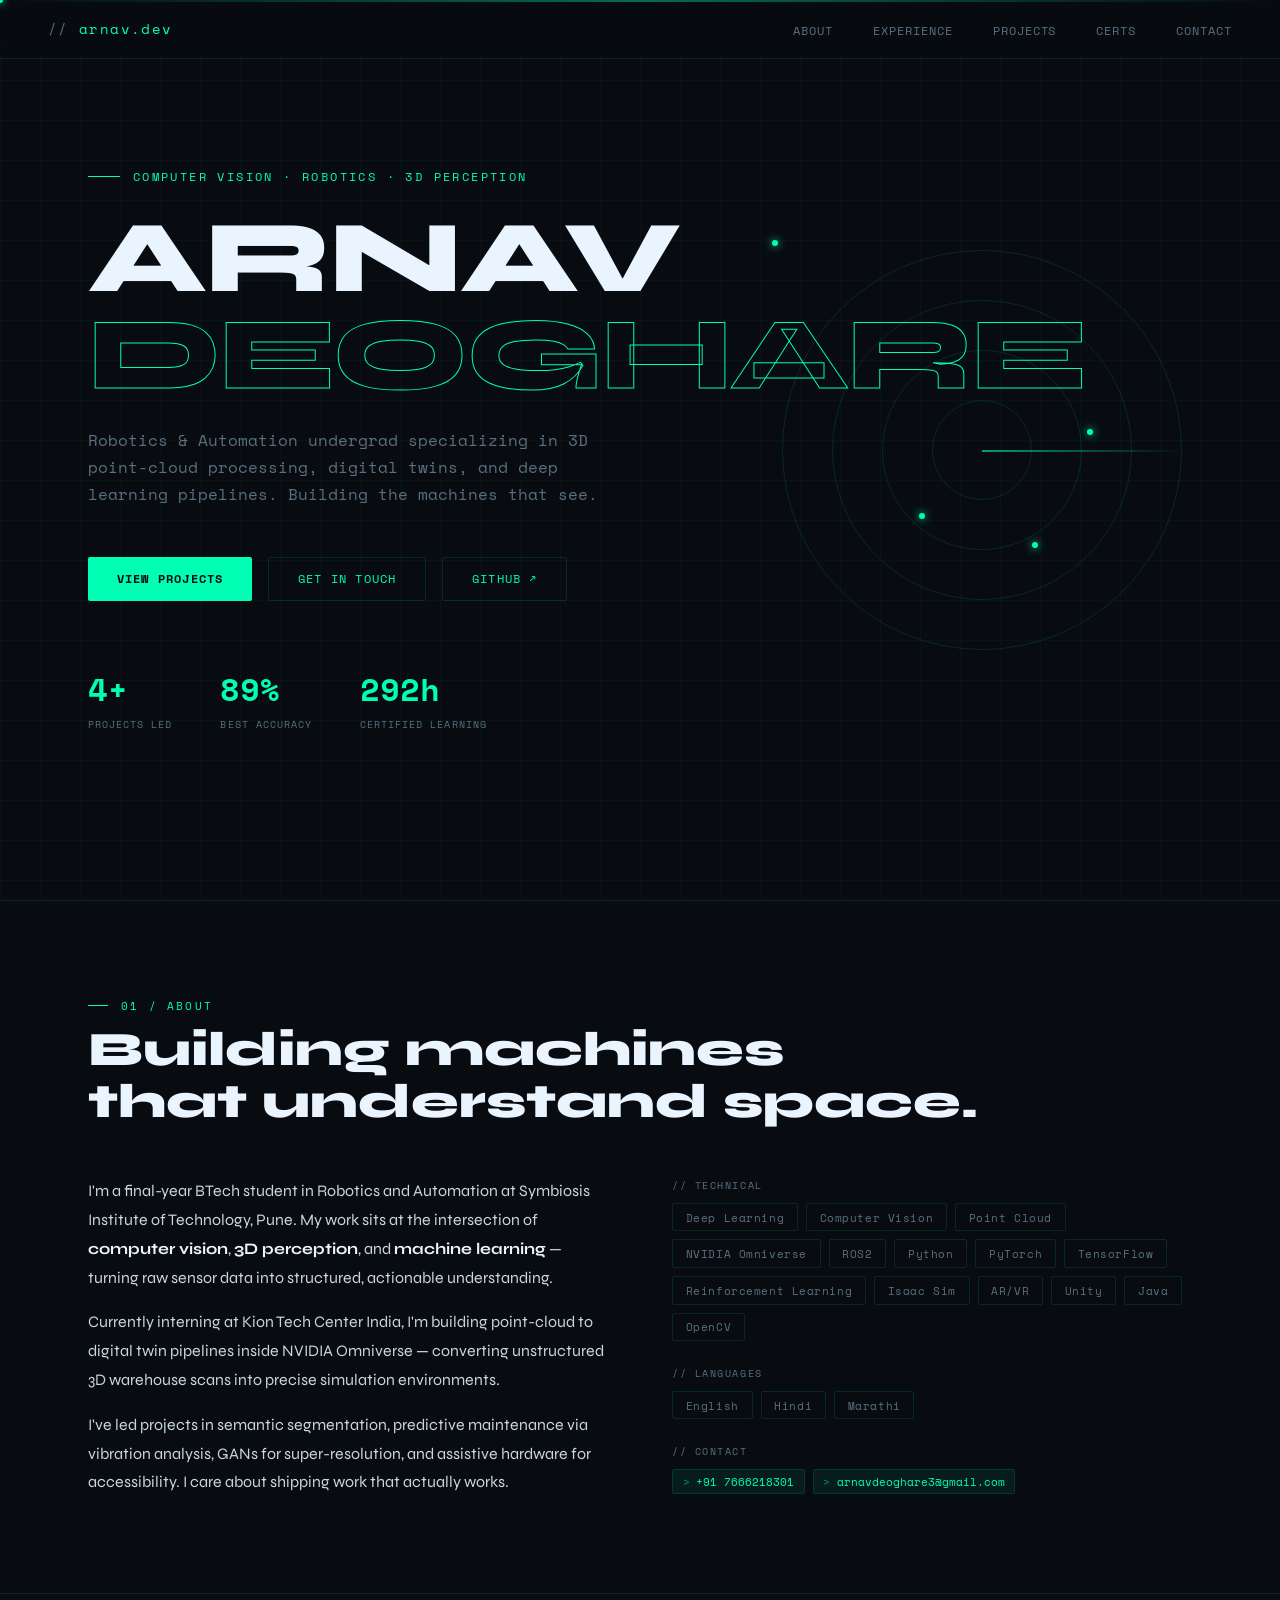
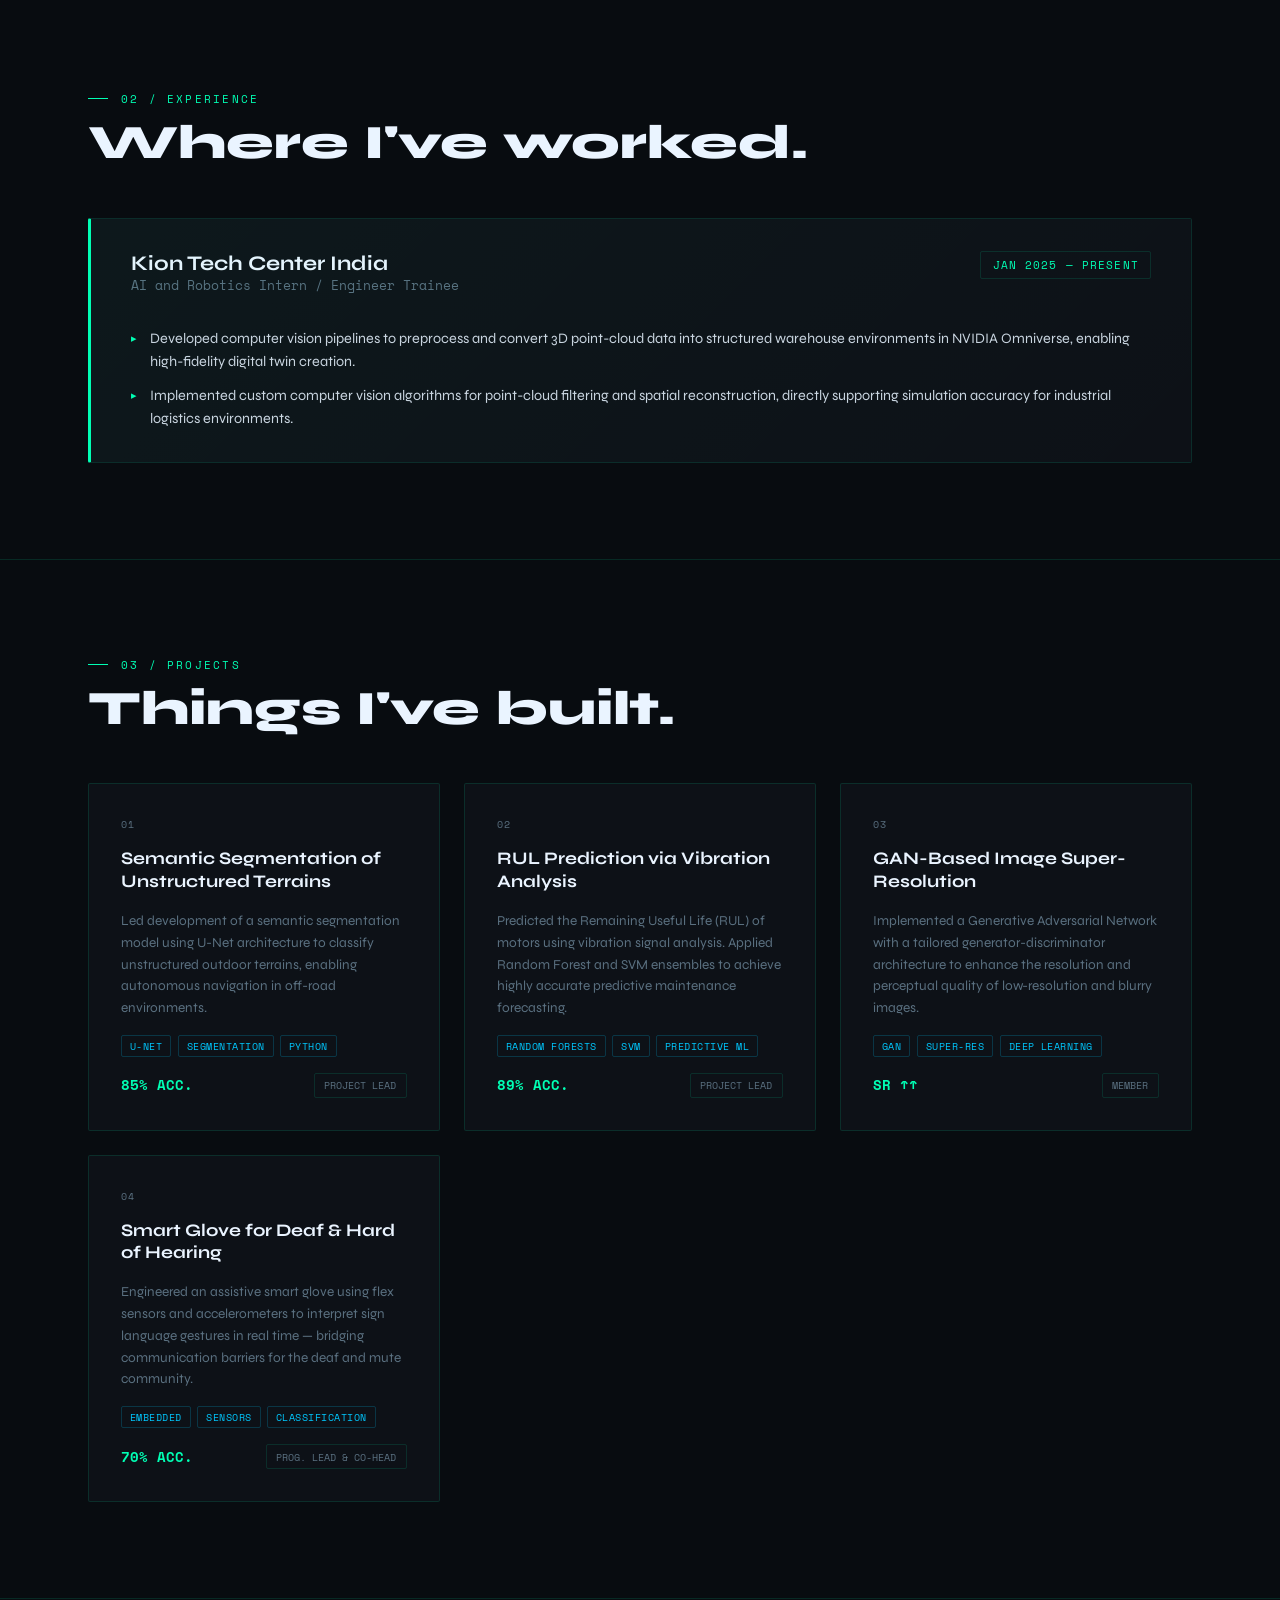
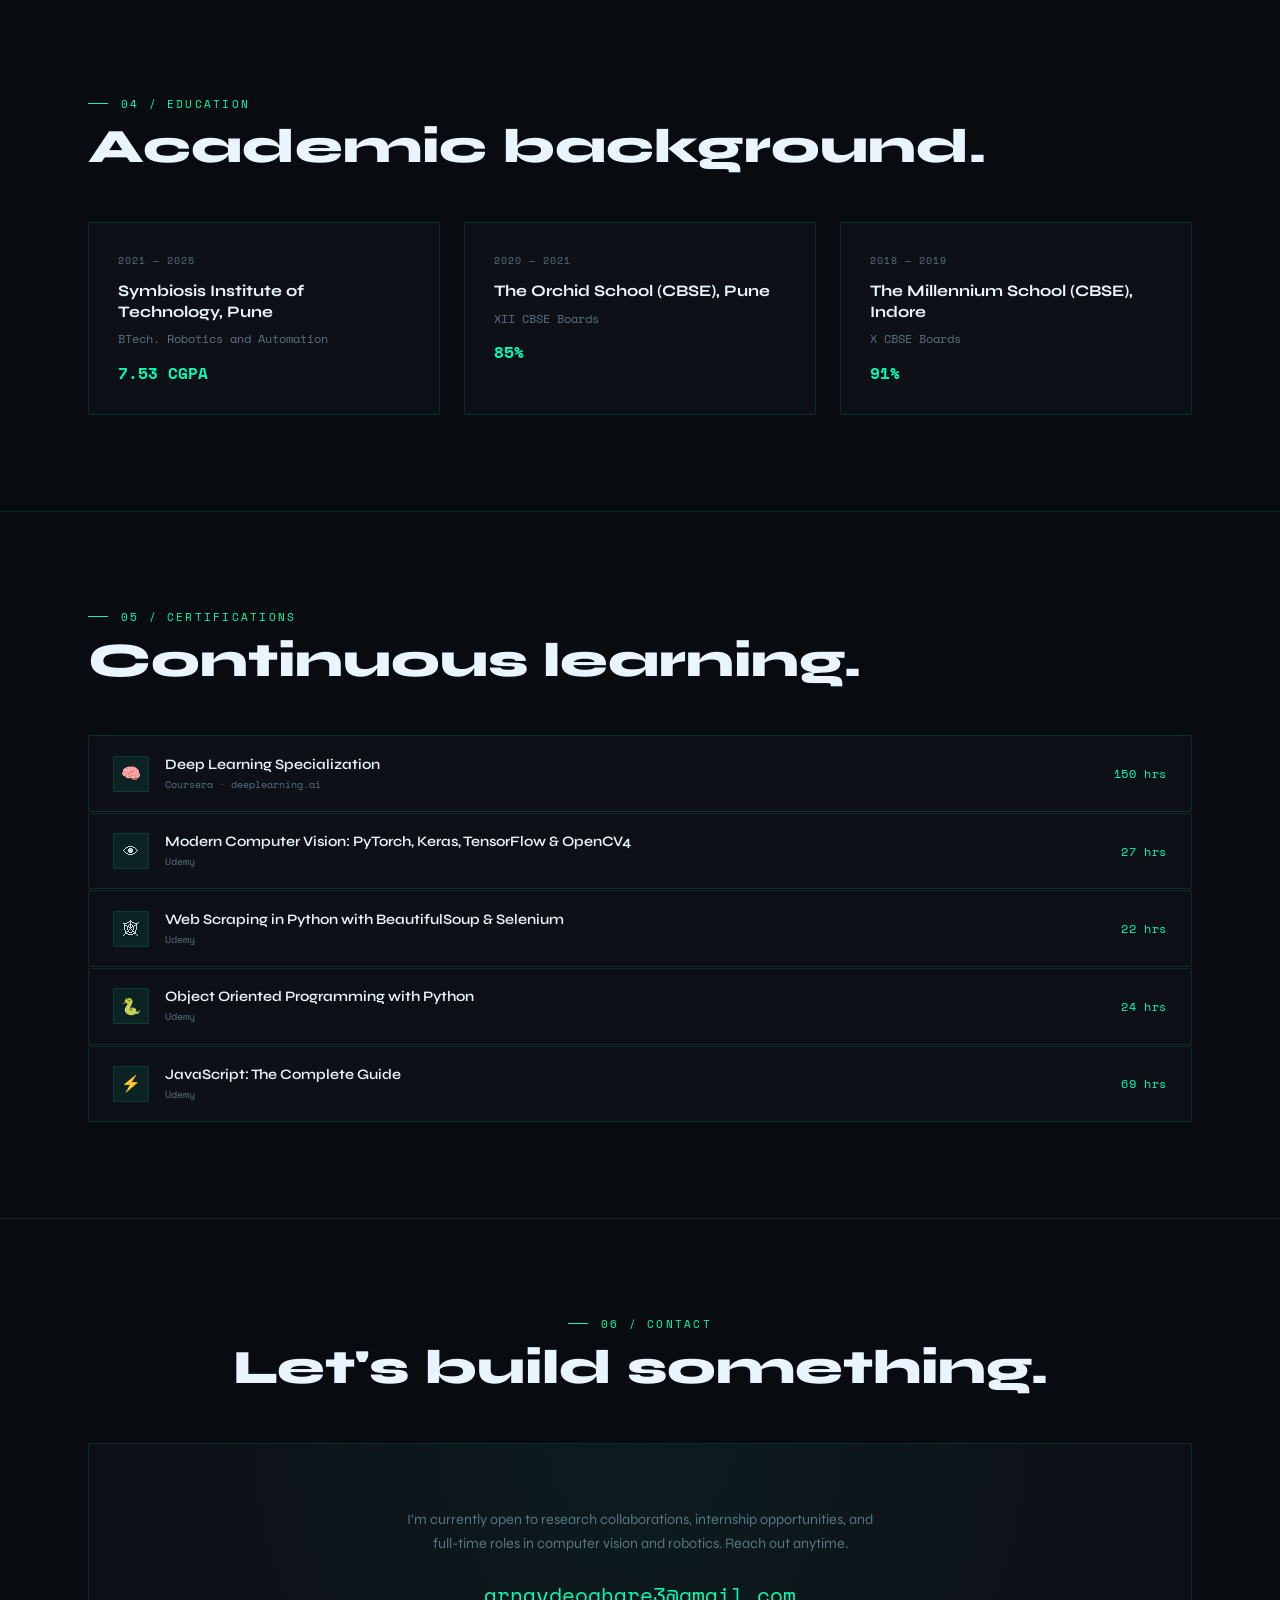
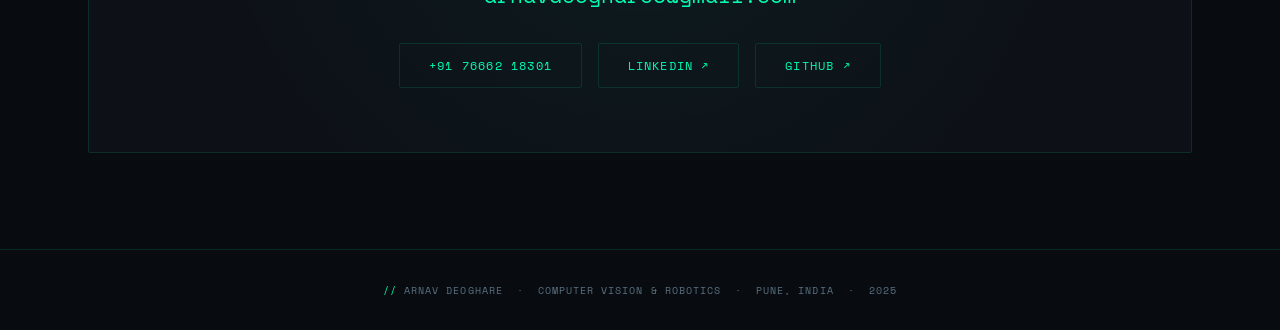
==== index.html @ b71477fa "Add files via upload" ====
<!DOCTYPE html>
<html lang="en">
<head>
  <meta charset="UTF-8" />
  <meta name="viewport" content="width=device-width, initial-scale=1.0" />
  <title>Arnav Deoghare — Computer Vision & Robotics</title>
  <link rel="preconnect" href="https://fonts.googleapis.com" />
  <link rel="preconnect" href="https://fonts.gstatic.com" crossorigin />
  <link href="https://fonts.googleapis.com/css2?family=Space+Mono:ital,wght@0,400;0,700;1,400&family=Syne:wght@400;600;700;800&display=swap" rel="stylesheet" />
  <style>
    :root {
      --bg: #080c10;
      --bg2: #0d1117;
      --bg3: #111820;
      --border: rgba(0,255,180,0.12);
      --accent: #00ffb4;
      --accent2: #00c8ff;
      --text: #c9d5e0;
      --text-dim: #5a7080;
      --text-bright: #eaf4ff;
      --red: #ff4d6d;
      --mono: 'Space Mono', monospace;
      --sans: 'Syne', sans-serif;
      --glow: 0 0 24px rgba(0,255,180,0.18);
    }

    *, *::before, *::after { box-sizing: border-box; margin: 0; padding: 0; }

    html { scroll-behavior: smooth; }

    body {
      background: var(--bg);
      color: var(--text);
      font-family: var(--sans);
      overflow-x: hidden;
    }

    /* GRID BACKGROUND */
    body::before {
      content: '';
      position: fixed;
      inset: 0;
      background-image:
        linear-gradient(rgba(0,255,180,0.03) 1px, transparent 1px),
        linear-gradient(90deg, rgba(0,255,180,0.03) 1px, transparent 1px);
      background-size: 40px 40px;
      pointer-events: none;
      z-index: 0;
    }

    /* SCAN LINE */
    body::after {
      content: '';
      position: fixed;
      top: 0; left: 0; right: 0;
      height: 2px;
      background: linear-gradient(90deg, transparent, var(--accent), transparent);
      animation: scanline 6s linear infinite;
      opacity: 0.4;
      pointer-events: none;
      z-index: 999;
    }

    @keyframes scanline {
      0% { top: 0; }
      100% { top: 100vh; }
    }

    /* NAV */
    nav {
      position: fixed;
      top: 0; left: 0; right: 0;
      z-index: 100;
      display: flex;
      align-items: center;
      justify-content: space-between;
      padding: 1.2rem 3rem;
      background: rgba(8,12,16,0.85);
      backdrop-filter: blur(12px);
      border-bottom: 1px solid var(--border);
    }

    .nav-logo {
      font-family: var(--mono);
      font-size: 0.85rem;
      color: var(--accent);
      letter-spacing: 0.1em;
    }

    .nav-logo span { color: var(--text-dim); }

    .nav-links {
      display: flex;
      gap: 2.5rem;
      list-style: none;
    }

    .nav-links a {
      font-family: var(--mono);
      font-size: 0.75rem;
      color: var(--text-dim);
      text-decoration: none;
      letter-spacing: 0.08em;
      transition: color 0.2s;
    }

    .nav-links a:hover { color: var(--accent); }

    /* HERO */
    #hero {
      position: relative;
      min-height: 100vh;
      display: flex;
      flex-direction: column;
      justify-content: center;
      padding: 0 3rem;
      max-width: 1200px;
      margin: 0 auto;
      z-index: 1;
    }

    .hero-tag {
      font-family: var(--mono);
      font-size: 0.75rem;
      color: var(--accent);
      letter-spacing: 0.2em;
      margin-bottom: 1.5rem;
      display: flex;
      align-items: center;
      gap: 0.8rem;
      opacity: 0;
      animation: fadeUp 0.8s ease 0.2s forwards;
    }

    .hero-tag::before {
      content: '';
      width: 32px; height: 1px;
      background: var(--accent);
    }

    .hero-name {
      font-family: var(--sans);
      font-size: clamp(3.5rem, 8vw, 7rem);
      font-weight: 800;
      line-height: 0.95;
      color: var(--text-bright);
      letter-spacing: -0.02em;
      opacity: 0;
      animation: fadeUp 0.8s ease 0.4s forwards;
    }

    .hero-name em {
      font-style: normal;
      color: transparent;
      -webkit-text-stroke: 1px var(--accent);
    }

    .hero-sub {
      font-family: var(--mono);
      font-size: clamp(0.8rem, 1.5vw, 1rem);
      color: var(--text-dim);
      margin-top: 1.5rem;
      max-width: 520px;
      line-height: 1.7;
      opacity: 0;
      animation: fadeUp 0.8s ease 0.6s forwards;
    }

    .hero-cta {
      display: flex;
      gap: 1rem;
      margin-top: 3rem;
      opacity: 0;
      animation: fadeUp 0.8s ease 0.8s forwards;
      flex-wrap: wrap;
    }

    .btn {
      font-family: var(--mono);
      font-size: 0.75rem;
      letter-spacing: 0.1em;
      padding: 0.8rem 1.8rem;
      text-decoration: none;
      border-radius: 2px;
      transition: all 0.2s;
      cursor: pointer;
      display: inline-flex;
      align-items: center;
      gap: 0.5rem;
    }

    .btn-primary {
      background: var(--accent);
      color: var(--bg);
      font-weight: 700;
    }

    .btn-primary:hover {
      box-shadow: var(--glow);
      transform: translateY(-2px);
    }

    .btn-ghost {
      background: transparent;
      color: var(--accent);
      border: 1px solid var(--border);
    }

    .btn-ghost:hover {
      border-color: var(--accent);
      background: rgba(0,255,180,0.06);
    }

    .hero-stats {
      display: flex;
      gap: 3rem;
      margin-top: 4rem;
      opacity: 0;
      animation: fadeUp 0.8s ease 1s forwards;
    }

    .stat-item {}

    .stat-num {
      font-family: var(--mono);
      font-size: 2rem;
      font-weight: 700;
      color: var(--accent);
    }

    .stat-label {
      font-family: var(--mono);
      font-size: 0.65rem;
      color: var(--text-dim);
      letter-spacing: 0.1em;
      margin-top: 0.2rem;
    }

    /* FLOATING VISUAL */
    .hero-visual {
      position: absolute;
      right: 3rem;
      top: 50%;
      transform: translateY(-50%);
      width: 420px;
      height: 420px;
      opacity: 0;
      animation: fadeIn 1s ease 1.2s forwards;
    }

    .radar-ring {
      position: absolute;
      border-radius: 50%;
      border: 1px solid var(--border);
      top: 50%; left: 50%;
      transform: translate(-50%, -50%);
      animation: pulse-ring 4s ease-in-out infinite;
    }

    .radar-ring:nth-child(1) { width: 100px; height: 100px; animation-delay: 0s; }
    .radar-ring:nth-child(2) { width: 200px; height: 200px; animation-delay: 0.5s; }
    .radar-ring:nth-child(3) { width: 300px; height: 300px; animation-delay: 1s; }
    .radar-ring:nth-child(4) { width: 400px; height: 400px; animation-delay: 1.5s; }

    @keyframes pulse-ring {
      0%, 100% { border-color: rgba(0,255,180,0.08); }
      50% { border-color: rgba(0,255,180,0.25); }
    }

    .radar-sweep {
      position: absolute;
      top: 50%; left: 50%;
      width: 200px; height: 2px;
      transform-origin: left center;
      animation: sweep 3s linear infinite;
    }

    .radar-sweep::after {
      content: '';
      display: block;
      width: 100%; height: 100%;
      background: linear-gradient(90deg, var(--accent), transparent);
      opacity: 0.6;
    }

    @keyframes sweep { 0% { transform: rotate(0deg); } 100% { transform: rotate(360deg); } }

    .radar-dot {
      position: absolute;
      width: 6px; height: 6px;
      border-radius: 50%;
      background: var(--accent);
      box-shadow: 0 0 8px var(--accent);
      animation: blink 2s ease-in-out infinite;
    }

    .radar-dot:nth-child(5) { top: 30%; left: 60%; animation-delay: 0.3s; }
    .radar-dot:nth-child(6) { top: 65%; left: 35%; animation-delay: 1s; }
    .radar-dot:nth-child(7) { top: 45%; left: 75%; animation-delay: 1.7s; }
    .radar-dot:nth-child(8) { top: 72%; left: 62%; animation-delay: 0.8s; }

    @keyframes blink { 0%, 100% { opacity: 1; } 50% { opacity: 0.2; } }

    /* SECTION LAYOUT */
    section {
      position: relative;
      z-index: 1;
      max-width: 1200px;
      margin: 0 auto;
      padding: 6rem 3rem;
    }

    .section-label {
      font-family: var(--mono);
      font-size: 0.7rem;
      color: var(--accent);
      letter-spacing: 0.2em;
      margin-bottom: 0.6rem;
      display: flex;
      align-items: center;
      gap: 0.8rem;
    }

    .section-label::before {
      content: '';
      width: 20px; height: 1px;
      background: var(--accent);
    }

    .section-title {
      font-family: var(--sans);
      font-size: clamp(2rem, 4vw, 3rem);
      font-weight: 800;
      color: var(--text-bright);
      line-height: 1.1;
      margin-bottom: 3rem;
    }

    /* ABOUT */
    .about-grid {
      display: grid;
      grid-template-columns: 1fr 1fr;
      gap: 4rem;
      align-items: start;
    }

    .about-text {
      font-size: 1rem;
      line-height: 1.8;
      color: var(--text);
    }

    .about-text p + p { margin-top: 1rem; }

    .skills-grid {
      display: flex;
      flex-direction: column;
      gap: 1.5rem;
    }

    .skill-category-label {
      font-family: var(--mono);
      font-size: 0.65rem;
      color: var(--text-dim);
      letter-spacing: 0.15em;
      margin-bottom: 0.6rem;
    }

    .skill-tags {
      display: flex;
      flex-wrap: wrap;
      gap: 0.5rem;
    }

    .skill-tag {
      font-family: var(--mono);
      font-size: 0.7rem;
      padding: 0.3rem 0.8rem;
      border: 1px solid var(--border);
      border-radius: 2px;
      color: var(--text-dim);
      letter-spacing: 0.05em;
      transition: all 0.2s;
    }

    .skill-tag:hover {
      border-color: var(--accent);
      color: var(--accent);
      background: rgba(0,255,180,0.04);
    }

    /* EXPERIENCE */
    .exp-card {
      border: 1px solid var(--border);
      border-left: 3px solid var(--accent);
      padding: 2rem 2.5rem;
      background: var(--bg2);
      border-radius: 2px;
      position: relative;
      overflow: hidden;
    }

    .exp-card::before {
      content: '';
      position: absolute;
      top: 0; left: 0; right: 0; bottom: 0;
      background: linear-gradient(135deg, rgba(0,255,180,0.03), transparent);
      pointer-events: none;
    }

    .exp-header {
      display: flex;
      justify-content: space-between;
      align-items: flex-start;
      margin-bottom: 0.5rem;
      flex-wrap: wrap;
      gap: 0.5rem;
    }

    .exp-company {
      font-family: var(--sans);
      font-size: 1.3rem;
      font-weight: 700;
      color: var(--text-bright);
    }

    .exp-date {
      font-family: var(--mono);
      font-size: 0.7rem;
      color: var(--accent);
      letter-spacing: 0.1em;
      border: 1px solid var(--border);
      padding: 0.3rem 0.7rem;
      border-radius: 2px;
    }

    .exp-role {
      font-family: var(--mono);
      font-size: 0.8rem;
      color: var(--text-dim);
      margin-bottom: 1.5rem;
    }

    .exp-bullets {
      list-style: none;
      display: flex;
      flex-direction: column;
      gap: 0.7rem;
    }

    .exp-bullets li {
      font-size: 0.9rem;
      color: var(--text);
      padding-left: 1.2rem;
      position: relative;
      line-height: 1.6;
    }

    .exp-bullets li::before {
      content: '▸';
      position: absolute;
      left: 0;
      color: var(--accent);
      font-size: 0.7rem;
      top: 0.2rem;
    }

    /* PROJECTS */
    .projects-grid {
      display: grid;
      grid-template-columns: repeat(auto-fill, minmax(340px, 1fr));
      gap: 1.5rem;
    }

    .project-card {
      background: var(--bg2);
      border: 1px solid var(--border);
      border-radius: 2px;
      padding: 2rem;
      position: relative;
      overflow: hidden;
      transition: border-color 0.3s, transform 0.3s;
      display: flex;
      flex-direction: column;
      gap: 1rem;
    }

    .project-card::before {
      content: '';
      position: absolute;
      top: 0; left: 0; right: 0;
      height: 2px;
      background: linear-gradient(90deg, var(--accent), var(--accent2));
      transform: scaleX(0);
      transform-origin: left;
      transition: transform 0.3s;
    }

    .project-card:hover {
      border-color: rgba(0,255,180,0.3);
      transform: translateY(-4px);
    }

    .project-card:hover::before { transform: scaleX(1); }

    .project-num {
      font-family: var(--mono);
      font-size: 0.65rem;
      color: var(--text-dim);
      letter-spacing: 0.1em;
    }

    .project-title {
      font-family: var(--sans);
      font-size: 1.1rem;
      font-weight: 700;
      color: var(--text-bright);
      line-height: 1.3;
    }

    .project-desc {
      font-size: 0.85rem;
      color: var(--text-dim);
      line-height: 1.6;
      flex: 1;
    }

    .project-meta {
      display: flex;
      justify-content: space-between;
      align-items: center;
      margin-top: auto;
      flex-wrap: wrap;
      gap: 0.5rem;
    }

    .project-accuracy {
      font-family: var(--mono);
      font-size: 0.85rem;
      color: var(--accent);
      font-weight: 700;
    }

    .project-role {
      font-family: var(--mono);
      font-size: 0.65rem;
      color: var(--text-dim);
      border: 1px solid var(--border);
      padding: 0.2rem 0.6rem;
      border-radius: 2px;
    }

    .project-tags {
      display: flex;
      flex-wrap: wrap;
      gap: 0.4rem;
    }

    .project-tag {
      font-family: var(--mono);
      font-size: 0.6rem;
      color: var(--accent2);
      border: 1px solid rgba(0,200,255,0.2);
      padding: 0.2rem 0.5rem;
      border-radius: 2px;
      letter-spacing: 0.05em;
    }

    /* CERTIFICATIONS */
    .cert-list {
      display: flex;
      flex-direction: column;
      gap: 1px;
    }

    .cert-item {
      display: flex;
      align-items: center;
      justify-content: space-between;
      padding: 1.2rem 1.5rem;
      background: var(--bg2);
      border: 1px solid var(--border);
      border-radius: 2px;
      transition: border-color 0.2s;
      gap: 1rem;
      flex-wrap: wrap;
    }

    .cert-item:hover { border-color: rgba(0,255,180,0.25); }

    .cert-left {
      display: flex;
      align-items: center;
      gap: 1rem;
    }

    .cert-icon {
      width: 36px; height: 36px;
      border-radius: 2px;
      background: rgba(0,255,180,0.08);
      border: 1px solid var(--border);
      display: flex;
      align-items: center;
      justify-content: center;
      font-size: 1rem;
      flex-shrink: 0;
    }

    .cert-name {
      font-size: 0.9rem;
      color: var(--text-bright);
      font-weight: 600;
    }

    .cert-platform {
      font-family: var(--mono);
      font-size: 0.65rem;
      color: var(--text-dim);
      margin-top: 0.2rem;
    }

    .cert-hours {
      font-family: var(--mono);
      font-size: 0.75rem;
      color: var(--accent);
      letter-spacing: 0.05em;
      white-space: nowrap;
    }

    /* EDUCATION */
    .edu-grid {
      display: grid;
      grid-template-columns: repeat(3, 1fr);
      gap: 1.5rem;
    }

    .edu-card {
      background: var(--bg2);
      border: 1px solid var(--border);
      padding: 1.8rem;
      border-radius: 2px;
      position: relative;
      overflow: hidden;
    }

    .edu-year {
      font-family: var(--mono);
      font-size: 0.65rem;
      color: var(--text-dim);
      letter-spacing: 0.1em;
      margin-bottom: 0.8rem;
    }

    .edu-school {
      font-family: var(--sans);
      font-size: 1rem;
      font-weight: 700;
      color: var(--text-bright);
      margin-bottom: 0.5rem;
      line-height: 1.3;
    }

    .edu-detail {
      font-family: var(--mono);
      font-size: 0.75rem;
      color: var(--text-dim);
      line-height: 1.5;
    }

    .edu-score {
      display: inline-block;
      margin-top: 0.8rem;
      font-family: var(--mono);
      font-size: 1rem;
      color: var(--accent);
      font-weight: 700;
    }

    /* CONTACT */
    #contact {
      text-align: center;
    }

    .contact-box {
      border: 1px solid var(--border);
      background: var(--bg2);
      padding: 4rem;
      border-radius: 2px;
      position: relative;
      overflow: hidden;
    }

    .contact-box::before {
      content: '';
      position: absolute;
      inset: 0;
      background: radial-gradient(circle at 50% 0%, rgba(0,255,180,0.05), transparent 70%);
      pointer-events: none;
    }

    .contact-email {
      font-family: var(--mono);
      font-size: clamp(1rem, 2vw, 1.3rem);
      color: var(--accent);
      margin: 1.5rem 0 2rem;
      display: block;
      text-decoration: none;
      transition: opacity 0.2s;
    }

    .contact-email:hover { opacity: 0.7; }

    .contact-links {
      display: flex;
      gap: 1rem;
      justify-content: center;
      flex-wrap: wrap;
      margin-top: 1.5rem;
    }

    /* FOOTER */
    footer {
      border-top: 1px solid var(--border);
      padding: 2rem 3rem;
      text-align: center;
      font-family: var(--mono);
      font-size: 0.65rem;
      color: var(--text-dim);
      letter-spacing: 0.1em;
      position: relative;
      z-index: 1;
    }

    /* DIVIDER */
    .divider {
      width: 100%;
      height: 1px;
      background: var(--border);
      margin: 0 auto;
      position: relative;
      z-index: 1;
    }

    /* ANIMATIONS */
    @keyframes fadeUp {
      from { opacity: 0; transform: translateY(24px); }
      to { opacity: 1; transform: translateY(0); }
    }

    @keyframes fadeIn {
      from { opacity: 0; }
      to { opacity: 1; }
    }

    /* SCROLL REVEAL */
    .reveal {
      opacity: 0;
      transform: translateY(30px);
      transition: opacity 0.7s ease, transform 0.7s ease;
    }

    .reveal.visible {
      opacity: 1;
      transform: translateY(0);
    }

    /* CURSOR DOT */
    .cursor-dot {
      position: fixed;
      width: 6px; height: 6px;
      border-radius: 50%;
      background: var(--accent);
      pointer-events: none;
      z-index: 9999;
      transform: translate(-50%, -50%);
      transition: transform 0.1s;
      box-shadow: 0 0 8px var(--accent);
    }

    /* MOBILE */
    @media (max-width: 900px) {
      nav { padding: 1rem 1.5rem; }
      .nav-links { gap: 1.5rem; }
      #hero, section { padding: 4rem 1.5rem; }
      .hero-visual { display: none; }
      .about-grid { grid-template-columns: 1fr; gap: 2rem; }
      .edu-grid { grid-template-columns: 1fr; }
      .projects-grid { grid-template-columns: 1fr; }
      .contact-box { padding: 2.5rem 1.5rem; }
    }

    @media (max-width: 600px) {
      .nav-links { display: none; }
      .hero-stats { gap: 1.5rem; }
    }

    /* TERMINAL TAG HOVER */
    .terminal-tag {
      display: inline-flex;
      align-items: center;
      gap: 0.4rem;
      font-family: var(--mono);
      font-size: 0.7rem;
      background: rgba(0,255,180,0.07);
      border: 1px solid var(--border);
      border-radius: 2px;
      padding: 0.2rem 0.6rem;
      color: var(--accent);
    }

    .terminal-tag::before { content: '> '; opacity: 0.5; }
  </style>
</head>
<body>

<div class="cursor-dot" id="cursorDot"></div>

<!-- NAV -->
<nav>
  <div class="nav-logo"><span>// </span>arnav.dev</div>
  <ul class="nav-links">
    <li><a href="#about">ABOUT</a></li>
    <li><a href="#experience">EXPERIENCE</a></li>
    <li><a href="#projects">PROJECTS</a></li>
    <li><a href="#certifications">CERTS</a></li>
    <li><a href="#contact">CONTACT</a></li>
  </ul>
</nav>

<!-- HERO -->
<section id="hero">
  <div class="hero-tag">COMPUTER VISION · ROBOTICS · 3D PERCEPTION</div>
  <h1 class="hero-name">ARNAV<br /><em>DEOGHARE</em></h1>
  <p class="hero-sub">
    Robotics & Automation undergrad specializing in 3D point-cloud processing, 
    digital twins, and deep learning pipelines. Building the machines that see.
  </p>
  <div class="hero-cta">
    <a href="#projects" class="btn btn-primary">VIEW PROJECTS</a>
    <a href="mailto:arnavdeoghare3@gmail.com" class="btn btn-ghost">GET IN TOUCH</a>
    <a href="https://github.com/your-username" target="_blank" class="btn btn-ghost">GITHUB ↗</a>
  </div>
  <div class="hero-stats">
    <div class="stat-item">
      <div class="stat-num">4+</div>
      <div class="stat-label">PROJECTS LED</div>
    </div>
    <div class="stat-item">
      <div class="stat-num">89%</div>
      <div class="stat-label">BEST ACCURACY</div>
    </div>
    <div class="stat-item">
      <div class="stat-num">292h</div>
      <div class="stat-label">CERTIFIED LEARNING</div>
    </div>
  </div>

  <!-- RADAR VISUAL -->
  <div class="hero-visual">
    <div class="radar-ring"></div>
    <div class="radar-ring"></div>
    <div class="radar-ring"></div>
    <div class="radar-ring"></div>
    <div class="radar-sweep"></div>
    <div class="radar-dot"></div>
    <div class="radar-dot"></div>
    <div class="radar-dot"></div>
    <div class="radar-dot"></div>
  </div>
</section>

<div class="divider"></div>

<!-- ABOUT -->
<section id="about">
  <div class="section-label">01 / ABOUT</div>
  <h2 class="section-title">Building machines<br />that understand space.</h2>
  <div class="about-grid reveal">
    <div class="about-text">
      <p>
        I'm a final-year BTech student in Robotics and Automation at Symbiosis Institute of Technology, Pune.
        My work sits at the intersection of <strong style="color:var(--text-bright)">computer vision</strong>, 
        <strong style="color:var(--text-bright)">3D perception</strong>, and 
        <strong style="color:var(--text-bright)">machine learning</strong> — turning raw sensor data into structured, 
        actionable understanding.
      </p>
      <p>
        Currently interning at Kion Tech Center India, I'm building point-cloud to digital twin pipelines 
        inside NVIDIA Omniverse — converting unstructured 3D warehouse scans into precise simulation environments.
      </p>
      <p>
        I've led projects in semantic segmentation, predictive maintenance via vibration analysis, 
        GANs for super-resolution, and assistive hardware for accessibility. 
        I care about shipping work that actually works.
      </p>
    </div>
    <div class="skills-grid">
      <div>
        <div class="skill-category-label">// TECHNICAL</div>
        <div class="skill-tags">
          <span class="skill-tag">Deep Learning</span>
          <span class="skill-tag">Computer Vision</span>
          <span class="skill-tag">Point Cloud</span>
          <span class="skill-tag">NVIDIA Omniverse</span>
          <span class="skill-tag">ROS2</span>
          <span class="skill-tag">Python</span>
          <span class="skill-tag">PyTorch</span>
          <span class="skill-tag">TensorFlow</span>
          <span class="skill-tag">Reinforcement Learning</span>
          <span class="skill-tag">Isaac Sim</span>
          <span class="skill-tag">AR/VR</span>
          <span class="skill-tag">Unity</span>
          <span class="skill-tag">Java</span>
          <span class="skill-tag">OpenCV</span>
        </div>
      </div>
      <div>
        <div class="skill-category-label">// LANGUAGES</div>
        <div class="skill-tags">
          <span class="skill-tag">English</span>
          <span class="skill-tag">Hindi</span>
          <span class="skill-tag">Marathi</span>
        </div>
      </div>
      <div>
        <div class="skill-category-label">// CONTACT</div>
        <div class="skill-tags">
          <span class="terminal-tag">+91 7666218301</span>
          <span class="terminal-tag">arnavdeoghare3@gmail.com</span>
        </div>
      </div>
    </div>
  </div>
</section>

<div class="divider"></div>

<!-- EXPERIENCE -->
<section id="experience">
  <div class="section-label">02 / EXPERIENCE</div>
  <h2 class="section-title">Where I've worked.</h2>
  <div class="exp-card reveal">
    <div class="exp-header">
      <div>
        <div class="exp-company">Kion Tech Center India</div>
        <div class="exp-role">AI and Robotics Intern / Engineer Trainee</div>
      </div>
      <div class="exp-date">JAN 2025 — PRESENT</div>
    </div>
    <ul class="exp-bullets">
      <li>
        Developed computer vision pipelines to preprocess and convert 3D point-cloud data into structured 
        warehouse environments in NVIDIA Omniverse, enabling high-fidelity digital twin creation.
      </li>
      <li>
        Implemented custom computer vision algorithms for point-cloud filtering and spatial reconstruction, 
        directly supporting simulation accuracy for industrial logistics environments.
      </li>
    </ul>
  </div>
</section>

<div class="divider"></div>

<!-- PROJECTS -->
<section id="projects">
  <div class="section-label">03 / PROJECTS</div>
  <h2 class="section-title">Things I've built.</h2>
  <div class="projects-grid">

    <div class="project-card reveal">
      <div class="project-num">01</div>
      <div class="project-title">Semantic Segmentation of Unstructured Terrains</div>
      <p class="project-desc">
        Led development of a semantic segmentation model using U-Net architecture to classify unstructured outdoor terrains, 
        enabling autonomous navigation in off-road environments.
      </p>
      <div class="project-tags">
        <span class="project-tag">U-NET</span>
        <span class="project-tag">SEGMENTATION</span>
        <span class="project-tag">PYTHON</span>
      </div>
      <div class="project-meta">
        <div class="project-accuracy">85% ACC.</div>
        <div class="project-role">PROJECT LEAD</div>
      </div>
    </div>

    <div class="project-card reveal">
      <div class="project-num">02</div>
      <div class="project-title">RUL Prediction via Vibration Analysis</div>
      <p class="project-desc">
        Predicted the Remaining Useful Life (RUL) of motors using vibration signal analysis. 
        Applied Random Forest and SVM ensembles to achieve highly accurate predictive maintenance forecasting.
      </p>
      <div class="project-tags">
        <span class="project-tag">RANDOM FORESTS</span>
        <span class="project-tag">SVM</span>
        <span class="project-tag">PREDICTIVE ML</span>
      </div>
      <div class="project-meta">
        <div class="project-accuracy">89% ACC.</div>
        <div class="project-role">PROJECT LEAD</div>
      </div>
    </div>

    <div class="project-card reveal">
      <div class="project-num">03</div>
      <div class="project-title">GAN-Based Image Super-Resolution</div>
      <p class="project-desc">
        Implemented a Generative Adversarial Network with a tailored generator-discriminator architecture to enhance the 
        resolution and perceptual quality of low-resolution and blurry images.
      </p>
      <div class="project-tags">
        <span class="project-tag">GAN</span>
        <span class="project-tag">SUPER-RES</span>
        <span class="project-tag">DEEP LEARNING</span>
      </div>
      <div class="project-meta">
        <div class="project-accuracy">SR ↑↑</div>
        <div class="project-role">MEMBER</div>
      </div>
    </div>

    <div class="project-card reveal">
      <div class="project-num">04</div>
      <div class="project-title">Smart Glove for Deaf & Hard of Hearing</div>
      <p class="project-desc">
        Engineered an assistive smart glove using flex sensors and accelerometers to interpret sign language gestures 
        in real time — bridging communication barriers for the deaf and mute community.
      </p>
      <div class="project-tags">
        <span class="project-tag">EMBEDDED</span>
        <span class="project-tag">SENSORS</span>
        <span class="project-tag">CLASSIFICATION</span>
      </div>
      <div class="project-meta">
        <div class="project-accuracy">70% ACC.</div>
        <div class="project-role">PROG. LEAD & CO-HEAD</div>
      </div>
    </div>

  </div>
</section>

<div class="divider"></div>

<!-- EDUCATION -->
<section id="education">
  <div class="section-label">04 / EDUCATION</div>
  <h2 class="section-title">Academic background.</h2>
  <div class="edu-grid reveal">
    <div class="edu-card">
      <div class="edu-year">2021 — 2025</div>
      <div class="edu-school">Symbiosis Institute of Technology, Pune</div>
      <div class="edu-detail">BTech. Robotics and Automation</div>
      <div class="edu-score">7.53 CGPA</div>
    </div>
    <div class="edu-card">
      <div class="edu-year">2020 — 2021</div>
      <div class="edu-school">The Orchid School (CBSE), Pune</div>
      <div class="edu-detail">XII CBSE Boards</div>
      <div class="edu-score">85%</div>
    </div>
    <div class="edu-card">
      <div class="edu-year">2018 — 2019</div>
      <div class="edu-school">The Millennium School (CBSE), Indore</div>
      <div class="edu-detail">X CBSE Boards</div>
      <div class="edu-score">91%</div>
    </div>
  </div>
</section>

<div class="divider"></div>

<!-- CERTIFICATIONS -->
<section id="certifications">
  <div class="section-label">05 / CERTIFICATIONS</div>
  <h2 class="section-title">Continuous learning.</h2>
  <div class="cert-list reveal">
    <div class="cert-item">
      <div class="cert-left">
        <div class="cert-icon">🧠</div>
        <div>
          <div class="cert-name">Deep Learning Specialization</div>
          <div class="cert-platform">Coursera · deeplearning.ai</div>
        </div>
      </div>
      <div class="cert-hours">150 hrs</div>
    </div>
    <div class="cert-item">
      <div class="cert-left">
        <div class="cert-icon">👁</div>
        <div>
          <div class="cert-name">Modern Computer Vision: PyTorch, Keras, TensorFlow & OpenCV4</div>
          <div class="cert-platform">Udemy</div>
        </div>
      </div>
      <div class="cert-hours">27 hrs</div>
    </div>
    <div class="cert-item">
      <div class="cert-left">
        <div class="cert-icon">🕸</div>
        <div>
          <div class="cert-name">Web Scraping in Python with BeautifulSoup & Selenium</div>
          <div class="cert-platform">Udemy</div>
        </div>
      </div>
      <div class="cert-hours">22 hrs</div>
    </div>
    <div class="cert-item">
      <div class="cert-left">
        <div class="cert-icon">🐍</div>
        <div>
          <div class="cert-name">Object Oriented Programming with Python</div>
          <div class="cert-platform">Udemy</div>
        </div>
      </div>
      <div class="cert-hours">24 hrs</div>
    </div>
    <div class="cert-item">
      <div class="cert-left">
        <div class="cert-icon">⚡</div>
        <div>
          <div class="cert-name">JavaScript: The Complete Guide</div>
          <div class="cert-platform">Udemy</div>
        </div>
      </div>
      <div class="cert-hours">69 hrs</div>
    </div>
  </div>
</section>

<div class="divider"></div>

<!-- CONTACT -->
<section id="contact">
  <div class="section-label" style="justify-content:center">06 / CONTACT</div>
  <h2 class="section-title" style="text-align:center">Let's build something.</h2>
  <div class="contact-box reveal">
    <p style="color:var(--text-dim);font-size:0.9rem;max-width:480px;margin:0 auto;line-height:1.7;">
      I'm currently open to research collaborations, internship opportunities, 
      and full-time roles in computer vision and robotics. Reach out anytime.
    </p>
    <a href="mailto:arnavdeoghare3@gmail.com" class="contact-email">
      arnavdeoghare3@gmail.com
    </a>
    <div class="contact-links">
      <a href="tel:+917666218301" class="btn btn-ghost">+91 76662 18301</a>
      <a href="https://linkedin.com/in/arnav-deoghare" target="_blank" class="btn btn-ghost">LINKEDIN ↗</a>
      <a href="https://github.com/your-username" target="_blank" class="btn btn-ghost">GITHUB ↗</a>
    </div>
  </div>
</section>

<footer>
  <span style="color:var(--accent)">//</span> ARNAV DEOGHARE &nbsp;·&nbsp; COMPUTER VISION & ROBOTICS &nbsp;·&nbsp; PUNE, INDIA &nbsp;·&nbsp; 2025
</footer>

<script>
  // Cursor dot
  const dot = document.getElementById('cursorDot');
  document.addEventListener('mousemove', e => {
    dot.style.left = e.clientX + 'px';
    dot.style.top = e.clientY + 'px';
  });

  // Scroll reveal
  const reveals = document.querySelectorAll('.reveal');
  const observer = new IntersectionObserver((entries) => {
    entries.forEach((entry, i) => {
      if (entry.isIntersecting) {
        setTimeout(() => entry.target.classList.add('visible'), i * 80);
        observer.unobserve(entry.target);
      }
    });
  }, { threshold: 0.1 });
  reveals.forEach(el => observer.observe(el));
</script>
</body>
</html>
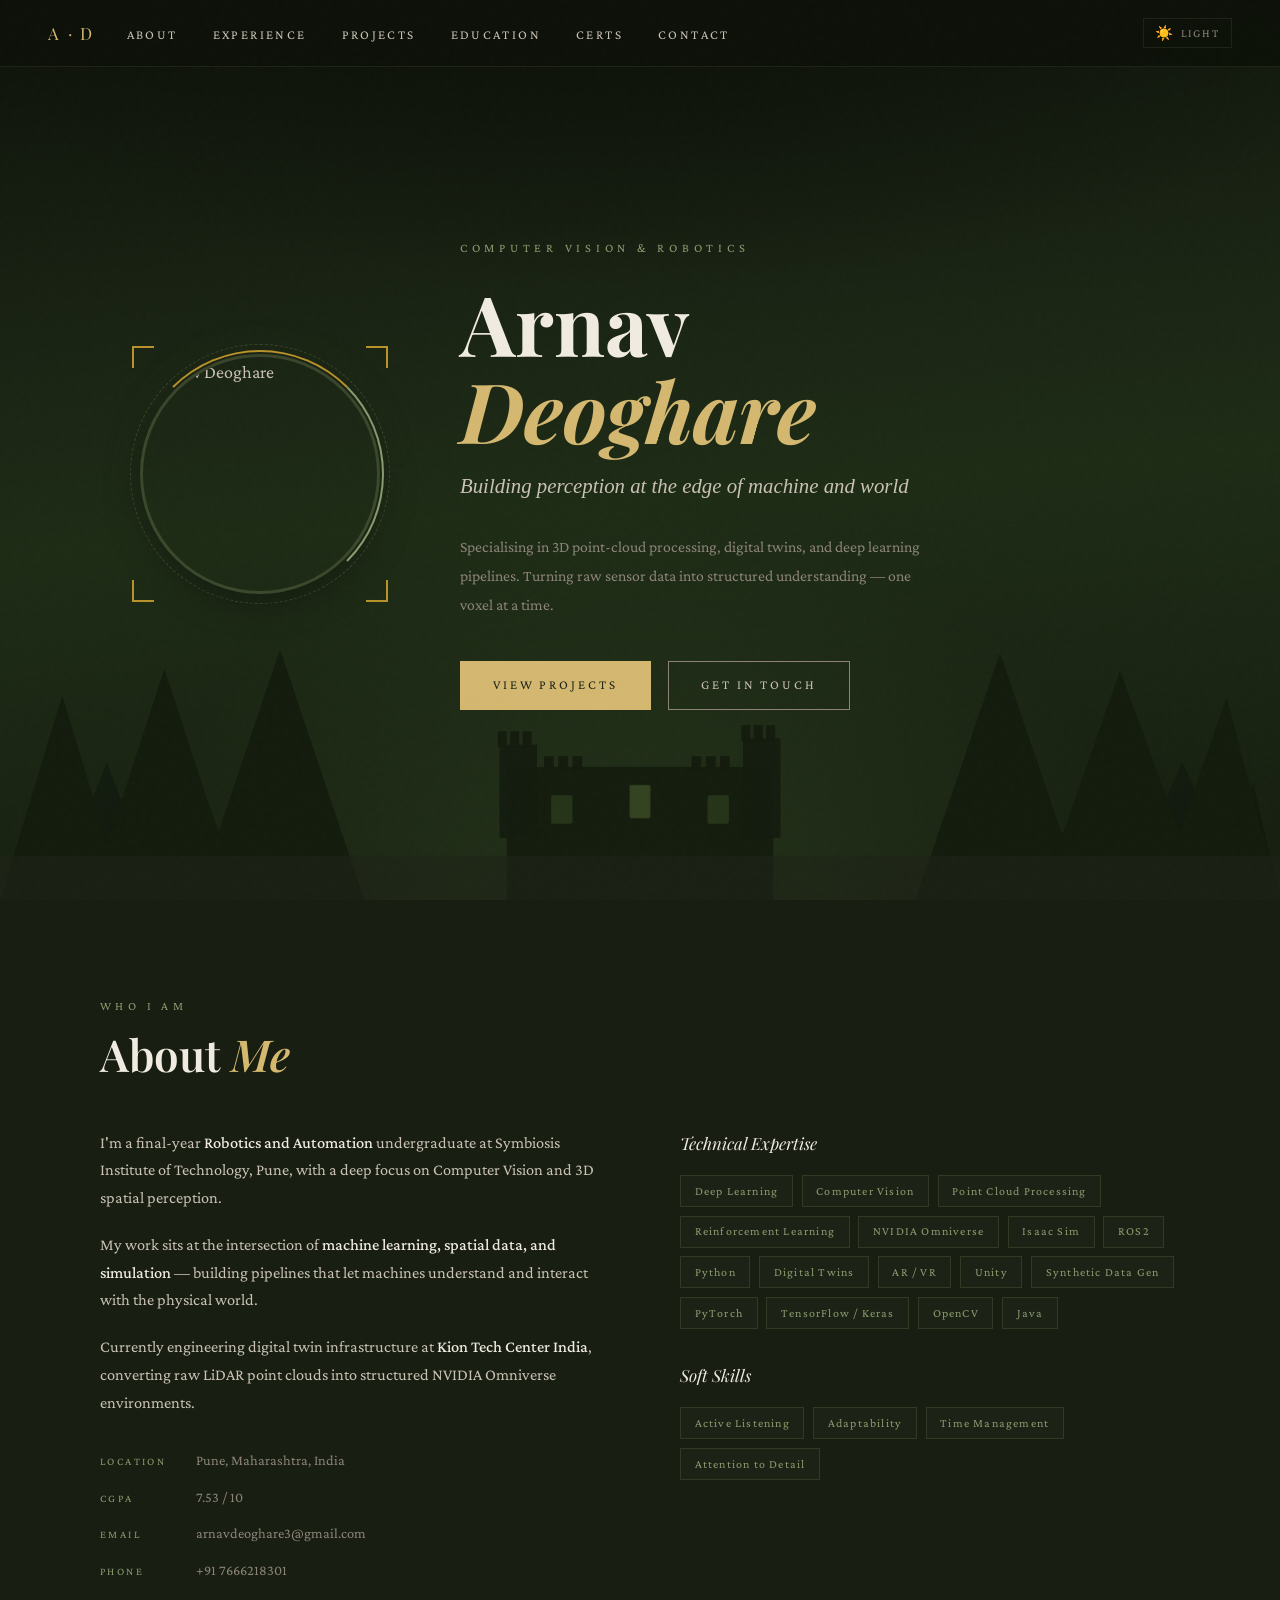
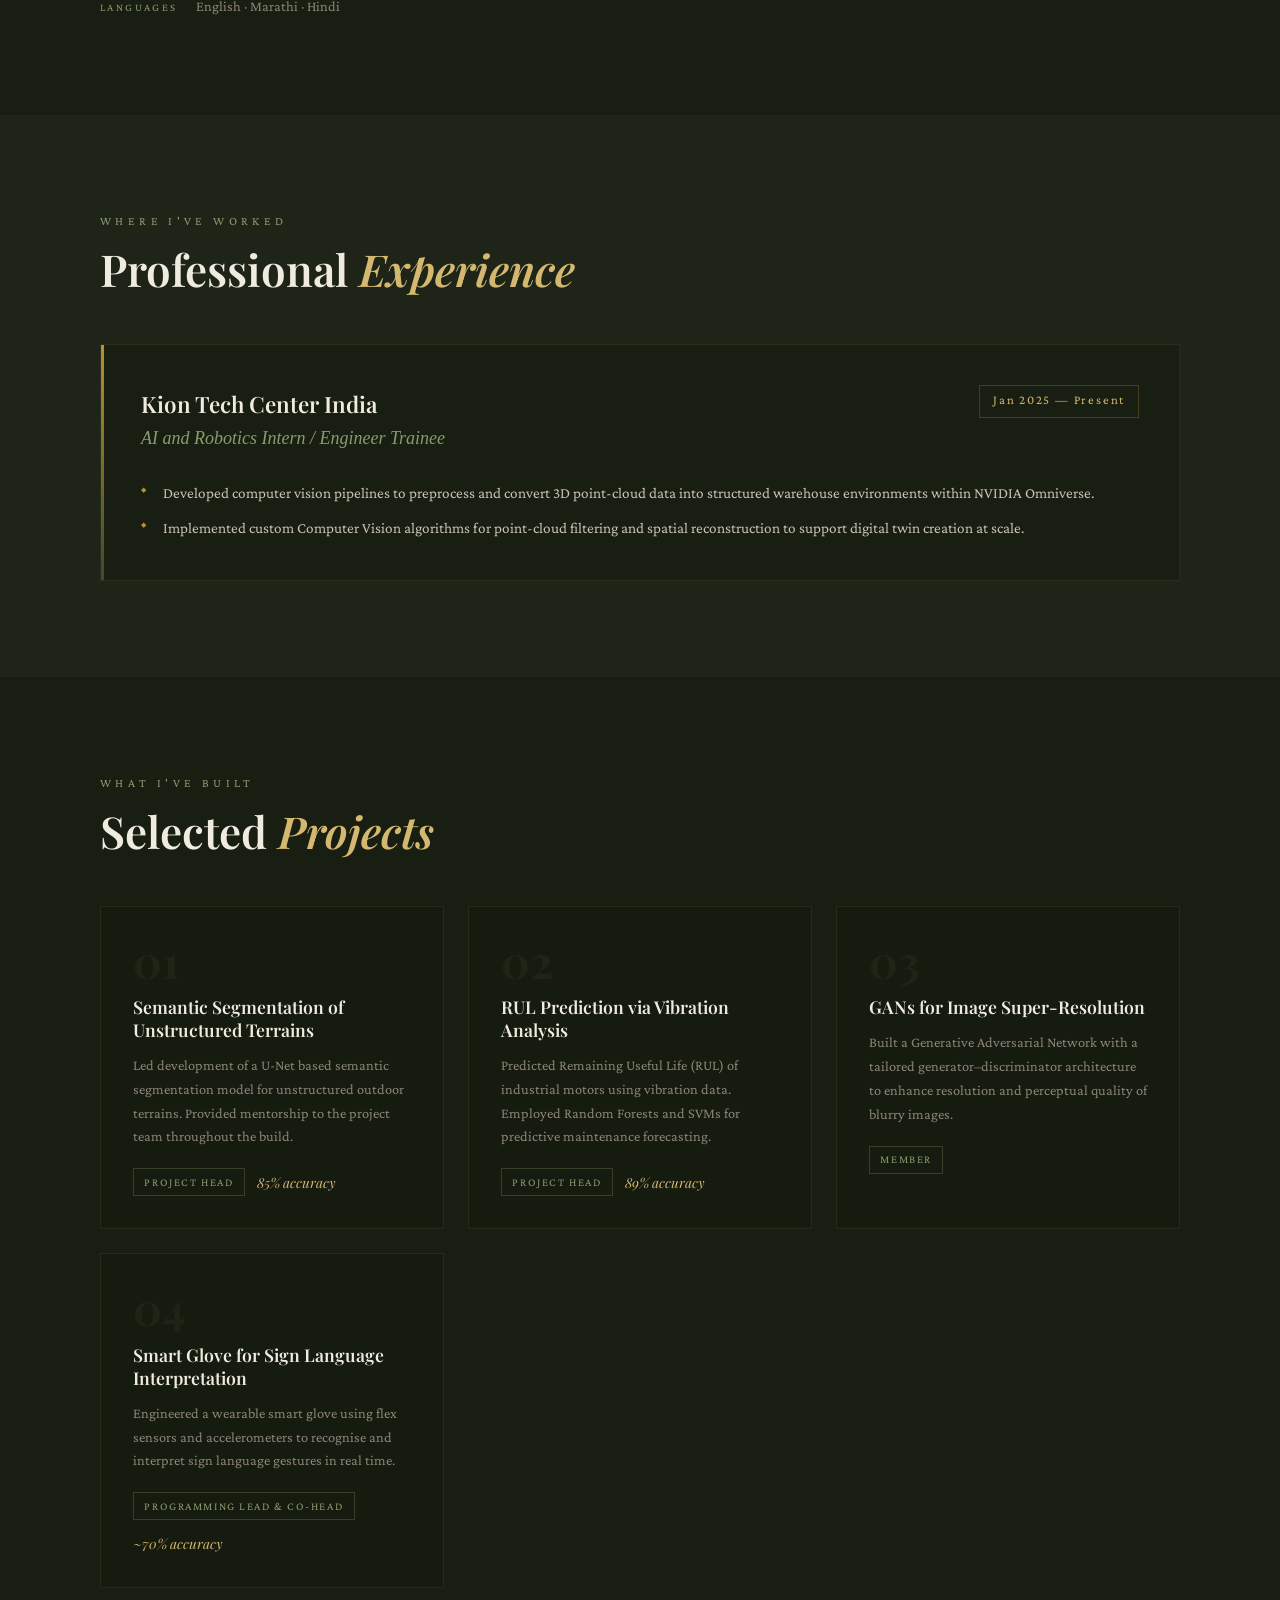
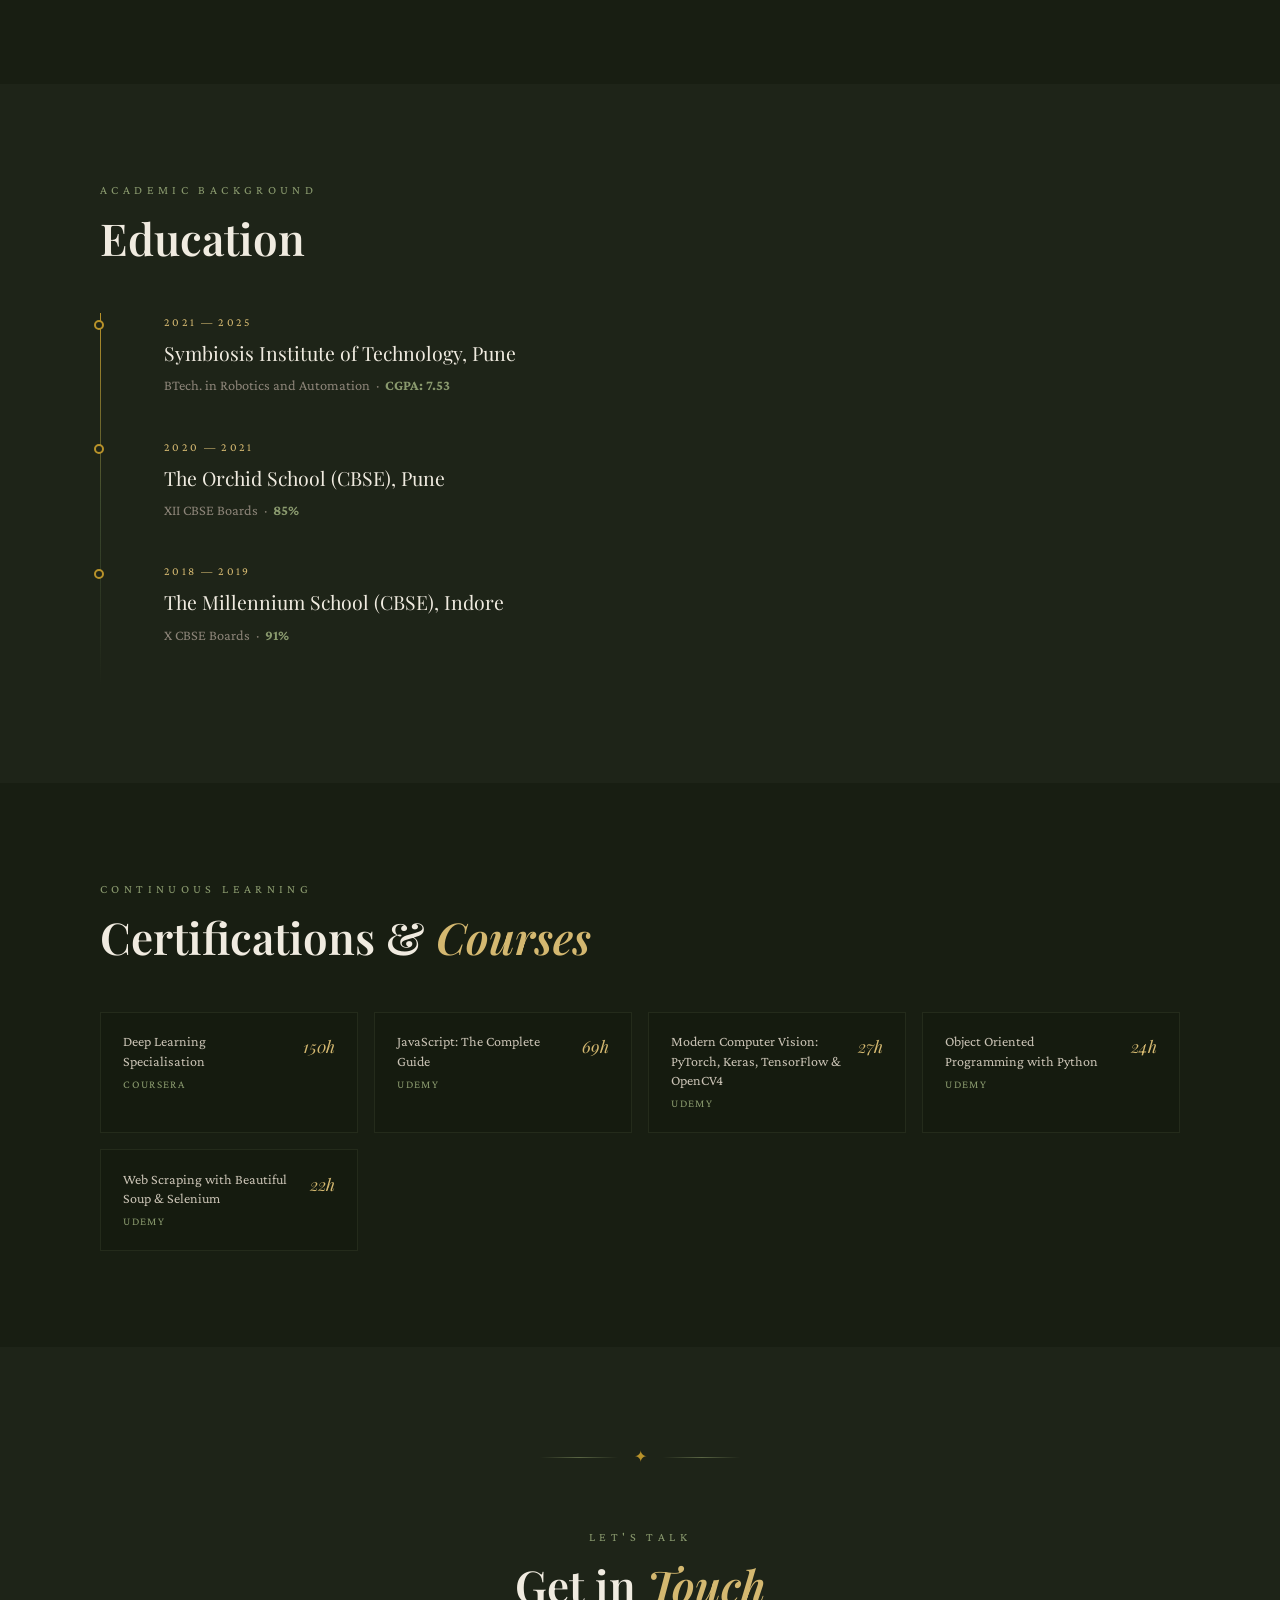
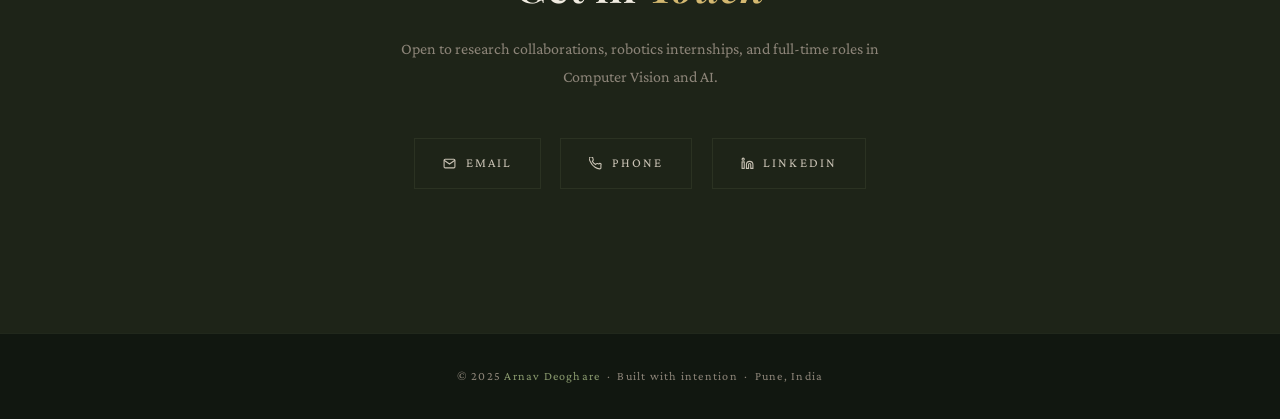
==== commit 58cd886b: "new_theme" ====
--- a/index.html
+++ b/index.html
@@ -1,1181 +1,776 @@
 <!DOCTYPE html>
-<html lang="en">
+<html lang="en" data-theme="dark">
 <head>
-  <meta charset="UTF-8" />
-  <meta name="viewport" content="width=device-width, initial-scale=1.0" />
-  <title>Arnav Deoghare — Computer Vision & Robotics</title>
-  <link rel="preconnect" href="https://fonts.googleapis.com" />
-  <link rel="preconnect" href="https://fonts.gstatic.com" crossorigin />
-  <link href="https://fonts.googleapis.com/css2?family=Space+Mono:ital,wght@0,400;0,700;1,400&family=Syne:wght@400;600;700;800&display=swap" rel="stylesheet" />
-  <style>
-    :root {
-      --bg: #080c10;
-      --bg2: #0d1117;
-      --bg3: #111820;
-      --border: rgba(0,255,180,0.12);
-      --accent: #00ffb4;
-      --accent2: #00c8ff;
-      --text: #c9d5e0;
-      --text-dim: #5a7080;
-      --text-bright: #eaf4ff;
-      --red: #ff4d6d;
-      --mono: 'Space Mono', monospace;
-      --sans: 'Syne', sans-serif;
-      --glow: 0 0 24px rgba(0,255,180,0.18);
-    }
-
-    *, *::before, *::after { box-sizing: border-box; margin: 0; padding: 0; }
-
-    html { scroll-behavior: smooth; }
-
-    body {
-      background: var(--bg);
-      color: var(--text);
-      font-family: var(--sans);
-      overflow-x: hidden;
-    }
-
-    /* GRID BACKGROUND */
-    body::before {
-      content: '';
-      position: fixed;
-      inset: 0;
-      background-image:
-        linear-gradient(rgba(0,255,180,0.03) 1px, transparent 1px),
-        linear-gradient(90deg, rgba(0,255,180,0.03) 1px, transparent 1px);
-      background-size: 40px 40px;
-      pointer-events: none;
-      z-index: 0;
-    }
-
-    /* SCAN LINE */
-    body::after {
-      content: '';
-      position: fixed;
-      top: 0; left: 0; right: 0;
-      height: 2px;
-      background: linear-gradient(90deg, transparent, var(--accent), transparent);
-      animation: scanline 6s linear infinite;
-      opacity: 0.4;
-      pointer-events: none;
-      z-index: 999;
-    }
-
-    @keyframes scanline {
-      0% { top: 0; }
-      100% { top: 100vh; }
-    }
-
-    /* NAV */
-    nav {
-      position: fixed;
-      top: 0; left: 0; right: 0;
-      z-index: 100;
-      display: flex;
-      align-items: center;
-      justify-content: space-between;
-      padding: 1.2rem 3rem;
-      background: rgba(8,12,16,0.85);
-      backdrop-filter: blur(12px);
-      border-bottom: 1px solid var(--border);
-    }
-
-    .nav-logo {
-      font-family: var(--mono);
-      font-size: 0.85rem;
-      color: var(--accent);
-      letter-spacing: 0.1em;
-    }
-
-    .nav-logo span { color: var(--text-dim); }
-
-    .nav-links {
-      display: flex;
-      gap: 2.5rem;
-      list-style: none;
-    }
-
-    .nav-links a {
-      font-family: var(--mono);
-      font-size: 0.75rem;
-      color: var(--text-dim);
-      text-decoration: none;
-      letter-spacing: 0.08em;
-      transition: color 0.2s;
-    }
-
-    .nav-links a:hover { color: var(--accent); }
-
-    /* HERO */
-    #hero {
-      position: relative;
-      min-height: 100vh;
-      display: flex;
-      flex-direction: column;
-      justify-content: center;
-      padding: 0 3rem;
-      max-width: 1200px;
-      margin: 0 auto;
-      z-index: 1;
-    }
-
-    .hero-tag {
-      font-family: var(--mono);
-      font-size: 0.75rem;
-      color: var(--accent);
-      letter-spacing: 0.2em;
-      margin-bottom: 1.5rem;
-      display: flex;
-      align-items: center;
-      gap: 0.8rem;
-      opacity: 0;
-      animation: fadeUp 0.8s ease 0.2s forwards;
-    }
-
-    .hero-tag::before {
-      content: '';
-      width: 32px; height: 1px;
-      background: var(--accent);
-    }
-
-    .hero-name {
-      font-family: var(--sans);
-      font-size: clamp(3.5rem, 8vw, 7rem);
-      font-weight: 800;
-      line-height: 0.95;
-      color: var(--text-bright);
-      letter-spacing: -0.02em;
-      opacity: 0;
-      animation: fadeUp 0.8s ease 0.4s forwards;
-    }
-
-    .hero-name em {
-      font-style: normal;
-      color: transparent;
-      -webkit-text-stroke: 1px var(--accent);
-    }
-
-    .hero-sub {
-      font-family: var(--mono);
-      font-size: clamp(0.8rem, 1.5vw, 1rem);
-      color: var(--text-dim);
-      margin-top: 1.5rem;
-      max-width: 520px;
-      line-height: 1.7;
-      opacity: 0;
-      animation: fadeUp 0.8s ease 0.6s forwards;
-    }
-
-    .hero-cta {
-      display: flex;
-      gap: 1rem;
-      margin-top: 3rem;
-      opacity: 0;
-      animation: fadeUp 0.8s ease 0.8s forwards;
-      flex-wrap: wrap;
-    }
-
-    .btn {
-      font-family: var(--mono);
-      font-size: 0.75rem;
-      letter-spacing: 0.1em;
-      padding: 0.8rem 1.8rem;
-      text-decoration: none;
-      border-radius: 2px;
-      transition: all 0.2s;
-      cursor: pointer;
-      display: inline-flex;
-      align-items: center;
-      gap: 0.5rem;
-    }
-
-    .btn-primary {
-      background: var(--accent);
-      color: var(--bg);
-      font-weight: 700;
-    }
-
-    .btn-primary:hover {
-      box-shadow: var(--glow);
-      transform: translateY(-2px);
-    }
-
-    .btn-ghost {
-      background: transparent;
-      color: var(--accent);
-      border: 1px solid var(--border);
-    }
-
-    .btn-ghost:hover {
-      border-color: var(--accent);
-      background: rgba(0,255,180,0.06);
-    }
-
-    .hero-stats {
-      display: flex;
-      gap: 3rem;
-      margin-top: 4rem;
-      opacity: 0;
-      animation: fadeUp 0.8s ease 1s forwards;
-    }
-
-    .stat-item {}
-
-    .stat-num {
-      font-family: var(--mono);
-      font-size: 2rem;
-      font-weight: 700;
-      color: var(--accent);
-    }
-
-    .stat-label {
-      font-family: var(--mono);
-      font-size: 0.65rem;
-      color: var(--text-dim);
-      letter-spacing: 0.1em;
-      margin-top: 0.2rem;
-    }
-
-    /* FLOATING VISUAL */
-    .hero-visual {
-      position: absolute;
-      right: 3rem;
-      top: 50%;
-      transform: translateY(-50%);
-      width: 420px;
-      height: 420px;
-      opacity: 0;
-      animation: fadeIn 1s ease 1.2s forwards;
-    }
-
-    .radar-ring {
-      position: absolute;
-      border-radius: 50%;
-      border: 1px solid var(--border);
-      top: 50%; left: 50%;
-      transform: translate(-50%, -50%);
-      animation: pulse-ring 4s ease-in-out infinite;
-    }
-
-    .radar-ring:nth-child(1) { width: 100px; height: 100px; animation-delay: 0s; }
-    .radar-ring:nth-child(2) { width: 200px; height: 200px; animation-delay: 0.5s; }
-    .radar-ring:nth-child(3) { width: 300px; height: 300px; animation-delay: 1s; }
-    .radar-ring:nth-child(4) { width: 400px; height: 400px; animation-delay: 1.5s; }
-
-    @keyframes pulse-ring {
-      0%, 100% { border-color: rgba(0,255,180,0.08); }
-      50% { border-color: rgba(0,255,180,0.25); }
-    }
-
-    .radar-sweep {
-      position: absolute;
-      top: 50%; left: 50%;
-      width: 200px; height: 2px;
-      transform-origin: left center;
-      animation: sweep 3s linear infinite;
-    }
-
-    .radar-sweep::after {
-      content: '';
-      display: block;
-      width: 100%; height: 100%;
-      background: linear-gradient(90deg, var(--accent), transparent);
-      opacity: 0.6;
-    }
-
-    @keyframes sweep { 0% { transform: rotate(0deg); } 100% { transform: rotate(360deg); } }
-
-    .radar-dot {
-      position: absolute;
-      width: 6px; height: 6px;
-      border-radius: 50%;
-      background: var(--accent);
-      box-shadow: 0 0 8px var(--accent);
-      animation: blink 2s ease-in-out infinite;
-    }
-
-    .radar-dot:nth-child(5) { top: 30%; left: 60%; animation-delay: 0.3s; }
-    .radar-dot:nth-child(6) { top: 65%; left: 35%; animation-delay: 1s; }
-    .radar-dot:nth-child(7) { top: 45%; left: 75%; animation-delay: 1.7s; }
-    .radar-dot:nth-child(8) { top: 72%; left: 62%; animation-delay: 0.8s; }
-
-    @keyframes blink { 0%, 100% { opacity: 1; } 50% { opacity: 0.2; } }
-
-    /* SECTION LAYOUT */
-    section {
-      position: relative;
-      z-index: 1;
-      max-width: 1200px;
-      margin: 0 auto;
-      padding: 6rem 3rem;
-    }
-
-    .section-label {
-      font-family: var(--mono);
-      font-size: 0.7rem;
-      color: var(--accent);
-      letter-spacing: 0.2em;
-      margin-bottom: 0.6rem;
-      display: flex;
-      align-items: center;
-      gap: 0.8rem;
-    }
-
-    .section-label::before {
-      content: '';
-      width: 20px; height: 1px;
-      background: var(--accent);
-    }
-
-    .section-title {
-      font-family: var(--sans);
-      font-size: clamp(2rem, 4vw, 3rem);
-      font-weight: 800;
-      color: var(--text-bright);
-      line-height: 1.1;
-      margin-bottom: 3rem;
-    }
-
-    /* ABOUT */
-    .about-grid {
-      display: grid;
-      grid-template-columns: 1fr 1fr;
-      gap: 4rem;
-      align-items: start;
-    }
-
-    .about-text {
-      font-size: 1rem;
-      line-height: 1.8;
-      color: var(--text);
-    }
-
-    .about-text p + p { margin-top: 1rem; }
-
-    .skills-grid {
-      display: flex;
-      flex-direction: column;
-      gap: 1.5rem;
-    }
-
-    .skill-category-label {
-      font-family: var(--mono);
-      font-size: 0.65rem;
-      color: var(--text-dim);
-      letter-spacing: 0.15em;
-      margin-bottom: 0.6rem;
-    }
-
-    .skill-tags {
-      display: flex;
-      flex-wrap: wrap;
-      gap: 0.5rem;
-    }
-
-    .skill-tag {
-      font-family: var(--mono);
-      font-size: 0.7rem;
-      padding: 0.3rem 0.8rem;
-      border: 1px solid var(--border);
-      border-radius: 2px;
-      color: var(--text-dim);
-      letter-spacing: 0.05em;
-      transition: all 0.2s;
-    }
-
-    .skill-tag:hover {
-      border-color: var(--accent);
-      color: var(--accent);
-      background: rgba(0,255,180,0.04);
-    }
-
-    /* EXPERIENCE */
-    .exp-card {
-      border: 1px solid var(--border);
-      border-left: 3px solid var(--accent);
-      padding: 2rem 2.5rem;
-      background: var(--bg2);
-      border-radius: 2px;
-      position: relative;
-      overflow: hidden;
-    }
-
-    .exp-card::before {
-      content: '';
-      position: absolute;
-      top: 0; left: 0; right: 0; bottom: 0;
-      background: linear-gradient(135deg, rgba(0,255,180,0.03), transparent);
-      pointer-events: none;
-    }
-
-    .exp-header {
-      display: flex;
-      justify-content: space-between;
-      align-items: flex-start;
-      margin-bottom: 0.5rem;
-      flex-wrap: wrap;
-      gap: 0.5rem;
-    }
-
-    .exp-company {
-      font-family: var(--sans);
-      font-size: 1.3rem;
-      font-weight: 700;
-      color: var(--text-bright);
-    }
-
-    .exp-date {
-      font-family: var(--mono);
-      font-size: 0.7rem;
-      color: var(--accent);
-      letter-spacing: 0.1em;
-      border: 1px solid var(--border);
-      padding: 0.3rem 0.7rem;
-      border-radius: 2px;
-    }
-
-    .exp-role {
-      font-family: var(--mono);
-      font-size: 0.8rem;
-      color: var(--text-dim);
-      margin-bottom: 1.5rem;
-    }
-
-    .exp-bullets {
-      list-style: none;
-      display: flex;
-      flex-direction: column;
-      gap: 0.7rem;
-    }
-
-    .exp-bullets li {
-      font-size: 0.9rem;
-      color: var(--text);
-      padding-left: 1.2rem;
-      position: relative;
-      line-height: 1.6;
-    }
-
-    .exp-bullets li::before {
-      content: '▸';
-      position: absolute;
-      left: 0;
-      color: var(--accent);
-      font-size: 0.7rem;
-      top: 0.2rem;
-    }
-
-    /* PROJECTS */
-    .projects-grid {
-      display: grid;
-      grid-template-columns: repeat(auto-fill, minmax(340px, 1fr));
-      gap: 1.5rem;
-    }
-
-    .project-card {
-      background: var(--bg2);
-      border: 1px solid var(--border);
-      border-radius: 2px;
-      padding: 2rem;
-      position: relative;
-      overflow: hidden;
-      transition: border-color 0.3s, transform 0.3s;
-      display: flex;
-      flex-direction: column;
-      gap: 1rem;
-    }
-
-    .project-card::before {
-      content: '';
-      position: absolute;
-      top: 0; left: 0; right: 0;
-      height: 2px;
-      background: linear-gradient(90deg, var(--accent), var(--accent2));
-      transform: scaleX(0);
-      transform-origin: left;
-      transition: transform 0.3s;
-    }
-
-    .project-card:hover {
-      border-color: rgba(0,255,180,0.3);
-      transform: translateY(-4px);
-    }
-
-    .project-card:hover::before { transform: scaleX(1); }
-
-    .project-num {
-      font-family: var(--mono);
-      font-size: 0.65rem;
-      color: var(--text-dim);
-      letter-spacing: 0.1em;
-    }
-
-    .project-title {
-      font-family: var(--sans);
-      font-size: 1.1rem;
-      font-weight: 700;
-      color: var(--text-bright);
-      line-height: 1.3;
-    }
-
-    .project-desc {
-      font-size: 0.85rem;
-      color: var(--text-dim);
-      line-height: 1.6;
-      flex: 1;
-    }
-
-    .project-meta {
-      display: flex;
-      justify-content: space-between;
-      align-items: center;
-      margin-top: auto;
-      flex-wrap: wrap;
-      gap: 0.5rem;
-    }
-
-    .project-accuracy {
-      font-family: var(--mono);
-      font-size: 0.85rem;
-      color: var(--accent);
-      font-weight: 700;
-    }
-
-    .project-role {
-      font-family: var(--mono);
-      font-size: 0.65rem;
-      color: var(--text-dim);
-      border: 1px solid var(--border);
-      padding: 0.2rem 0.6rem;
-      border-radius: 2px;
-    }
-
-    .project-tags {
-      display: flex;
-      flex-wrap: wrap;
-      gap: 0.4rem;
-    }
-
-    .project-tag {
-      font-family: var(--mono);
-      font-size: 0.6rem;
-      color: var(--accent2);
-      border: 1px solid rgba(0,200,255,0.2);
-      padding: 0.2rem 0.5rem;
-      border-radius: 2px;
-      letter-spacing: 0.05em;
-    }
-
-    /* CERTIFICATIONS */
-    .cert-list {
-      display: flex;
-      flex-direction: column;
-      gap: 1px;
-    }
-
-    .cert-item {
-      display: flex;
-      align-items: center;
-      justify-content: space-between;
-      padding: 1.2rem 1.5rem;
-      background: var(--bg2);
-      border: 1px solid var(--border);
-      border-radius: 2px;
-      transition: border-color 0.2s;
-      gap: 1rem;
-      flex-wrap: wrap;
-    }
-
-    .cert-item:hover { border-color: rgba(0,255,180,0.25); }
-
-    .cert-left {
-      display: flex;
-      align-items: center;
-      gap: 1rem;
-    }
-
-    .cert-icon {
-      width: 36px; height: 36px;
-      border-radius: 2px;
-      background: rgba(0,255,180,0.08);
-      border: 1px solid var(--border);
-      display: flex;
-      align-items: center;
-      justify-content: center;
-      font-size: 1rem;
-      flex-shrink: 0;
-    }
-
-    .cert-name {
-      font-size: 0.9rem;
-      color: var(--text-bright);
-      font-weight: 600;
-    }
-
-    .cert-platform {
-      font-family: var(--mono);
-      font-size: 0.65rem;
-      color: var(--text-dim);
-      margin-top: 0.2rem;
-    }
-
-    .cert-hours {
-      font-family: var(--mono);
-      font-size: 0.75rem;
-      color: var(--accent);
-      letter-spacing: 0.05em;
-      white-space: nowrap;
-    }
-
-    /* EDUCATION */
-    .edu-grid {
-      display: grid;
-      grid-template-columns: repeat(3, 1fr);
-      gap: 1.5rem;
-    }
-
-    .edu-card {
-      background: var(--bg2);
-      border: 1px solid var(--border);
-      padding: 1.8rem;
-      border-radius: 2px;
-      position: relative;
-      overflow: hidden;
-    }
-
-    .edu-year {
-      font-family: var(--mono);
-      font-size: 0.65rem;
-      color: var(--text-dim);
-      letter-spacing: 0.1em;
-      margin-bottom: 0.8rem;
-    }
-
-    .edu-school {
-      font-family: var(--sans);
-      font-size: 1rem;
-      font-weight: 700;
-      color: var(--text-bright);
-      margin-bottom: 0.5rem;
-      line-height: 1.3;
-    }
-
-    .edu-detail {
-      font-family: var(--mono);
-      font-size: 0.75rem;
-      color: var(--text-dim);
-      line-height: 1.5;
-    }
-
-    .edu-score {
-      display: inline-block;
-      margin-top: 0.8rem;
-      font-family: var(--mono);
-      font-size: 1rem;
-      color: var(--accent);
-      font-weight: 700;
-    }
-
-    /* CONTACT */
-    #contact {
-      text-align: center;
-    }
-
-    .contact-box {
-      border: 1px solid var(--border);
-      background: var(--bg2);
-      padding: 4rem;
-      border-radius: 2px;
-      position: relative;
-      overflow: hidden;
-    }
-
-    .contact-box::before {
-      content: '';
-      position: absolute;
-      inset: 0;
-      background: radial-gradient(circle at 50% 0%, rgba(0,255,180,0.05), transparent 70%);
-      pointer-events: none;
-    }
-
-    .contact-email {
-      font-family: var(--mono);
-      font-size: clamp(1rem, 2vw, 1.3rem);
-      color: var(--accent);
-      margin: 1.5rem 0 2rem;
-      display: block;
-      text-decoration: none;
-      transition: opacity 0.2s;
-    }
-
-    .contact-email:hover { opacity: 0.7; }
-
-    .contact-links {
-      display: flex;
-      gap: 1rem;
-      justify-content: center;
-      flex-wrap: wrap;
-      margin-top: 1.5rem;
-    }
-
-    /* FOOTER */
-    footer {
-      border-top: 1px solid var(--border);
-      padding: 2rem 3rem;
-      text-align: center;
-      font-family: var(--mono);
-      font-size: 0.65rem;
-      color: var(--text-dim);
-      letter-spacing: 0.1em;
-      position: relative;
-      z-index: 1;
-    }
-
-    /* DIVIDER */
-    .divider {
-      width: 100%;
-      height: 1px;
-      background: var(--border);
-      margin: 0 auto;
-      position: relative;
-      z-index: 1;
-    }
-
-    /* ANIMATIONS */
-    @keyframes fadeUp {
-      from { opacity: 0; transform: translateY(24px); }
-      to { opacity: 1; transform: translateY(0); }
-    }
-
-    @keyframes fadeIn {
-      from { opacity: 0; }
-      to { opacity: 1; }
-    }
-
-    /* SCROLL REVEAL */
-    .reveal {
-      opacity: 0;
-      transform: translateY(30px);
-      transition: opacity 0.7s ease, transform 0.7s ease;
-    }
-
-    .reveal.visible {
-      opacity: 1;
-      transform: translateY(0);
-    }
-
-    /* CURSOR DOT */
-    .cursor-dot {
-      position: fixed;
-      width: 6px; height: 6px;
-      border-radius: 50%;
-      background: var(--accent);
-      pointer-events: none;
-      z-index: 9999;
-      transform: translate(-50%, -50%);
-      transition: transform 0.1s;
-      box-shadow: 0 0 8px var(--accent);
-    }
-
-    /* MOBILE */
-    @media (max-width: 900px) {
-      nav { padding: 1rem 1.5rem; }
-      .nav-links { gap: 1.5rem; }
-      #hero, section { padding: 4rem 1.5rem; }
-      .hero-visual { display: none; }
-      .about-grid { grid-template-columns: 1fr; gap: 2rem; }
-      .edu-grid { grid-template-columns: 1fr; }
-      .projects-grid { grid-template-columns: 1fr; }
-      .contact-box { padding: 2.5rem 1.5rem; }
-    }
-
-    @media (max-width: 600px) {
-      .nav-links { display: none; }
-      .hero-stats { gap: 1.5rem; }
-    }
-
-    /* TERMINAL TAG HOVER */
-    .terminal-tag {
-      display: inline-flex;
-      align-items: center;
-      gap: 0.4rem;
-      font-family: var(--mono);
-      font-size: 0.7rem;
-      background: rgba(0,255,180,0.07);
-      border: 1px solid var(--border);
-      border-radius: 2px;
-      padding: 0.2rem 0.6rem;
-      color: var(--accent);
-    }
-
-    .terminal-tag::before { content: '> '; opacity: 0.5; }
-  </style>
+<meta charset="UTF-8" />
+<meta name="viewport" content="width=device-width, initial-scale=1.0"/>
+<title>Arnav Deoghare — Computer Vision & Robotics</title>
+<link rel="preconnect" href="https://fonts.googleapis.com">
+<link rel="preconnect" href="https://fonts.gstatic.com" crossorigin>
+<link href="https://fonts.googleapis.com/css2?family=Playfair+Display:ital,wght@0,400;0,600;0,700;1,400&family=Crimson+Pro:ital,wght@0,300;0,400;0,500;1,300&family=IM+Fell+English:ital@0;1&display=swap" rel="stylesheet">
+
+<style>
+/* ═══════════════════════════════════════════
+   THEME TOKENS
+═══════════════════════════════════════════ */
+:root {
+  /* shared accent colours (same both modes) */
+  --moss:        #5a6644;
+  --moss-deep:   #3d4a2e;
+  --moss-pale:   #8a9a6e;
+  --gold:        #b8922a;
+  --gold-pale:   #d4b870;
+}
+
+/* ── DARK MODE (default) ── */
+[data-theme="dark"] {
+  --bg:          #1e2418;
+  --bg-alt:      #181e12;
+  --bg-card:     rgba(20,26,14,0.75);
+  --bg-card2:    rgba(22,28,16,0.65);
+  --surface:     #111710;
+  --border:      rgba(90,102,68,0.22);
+  --text-head:   #f0ebe0;
+  --text-body:   #c9c2b4;
+  --text-muted:  #8c8478;
+  --shadow-col:  #1e2418;
+  --nav-bg:      rgba(14,18,10,0.96);
+  --hero-grad1:  #0e120a;
+  --hero-grad2:  #1a2414;
+  --hero-grad3:  #1e2c16;
+  --hero-grad4:  #161e10;
+  --tree-fill:   #0f160e;
+  --castle-fill: #141c0e;
+  --fog-fill:    #1e2418;
+  --photo-ring:  rgba(90,102,68,0.5);
+  --photo-glow:  rgba(90,102,68,0.15);
+  --footer-bg:   #111710;
+  --scrollbar:   #141a0f;
+}
+
+
+ 
+/* ── LIGHT MODE ── */
+[data-theme="light"] {
+  --bg:          #e4edd6;
+  --bg-alt:      #d8e4c6;
+  --bg-card:     rgba(236,244,222,0.92);
+  --bg-card2:    rgba(218,232,200,0.88);
+  --surface:     #bccfa0;
+  --border:      rgba(60,82,36,0.32);
+  --text-head:   #182010;
+  --text-body:   #263318;
+  --text-muted:  #4e6434;
+  --shadow-col:  #aac08a;
+  --nav-bg:      rgba(206,222,178,0.97);
+  --hero-grad1:  #9ab87a;
+  --hero-grad2:  #aac888;
+  --hero-grad3:  #a2be80;
+  --hero-grad4:  #90ae6e;
+  --tree-fill:   #3e5428;
+  --castle-fill: #2e4018;
+  --fog-fill:    #aac888;
+  --photo-ring:  rgba(46,68,24,0.55);
+  --photo-glow:  rgba(80,110,48,0.2);
+  --footer-bg:   #bccfa0;
+  --scrollbar:   #9ab87a;
+}
+
+/* ═══════════════════════════════════════════
+   BASE
+═══════════════════════════════════════════ */
+*, *::before, *::after { box-sizing: border-box; margin: 0; padding: 0; }
+html { scroll-behavior: smooth; }
+
+body {
+  background-color: var(--bg);
+  color: var(--text-body);
+  font-family: 'Crimson Pro', Georgia, serif;
+  font-size: 18px;
+  line-height: 1.7;
+  overflow-x: hidden;
+  transition: background-color 0.4s ease, color 0.4s ease;
+}
+
+body::before {
+  content: '';
+  position: fixed; inset: 0;
+  background-image: url("data:image/svg+xml,%3Csvg viewBox='0 0 200 200' xmlns='http://www.w3.org/2000/svg'%3E%3Cfilter id='n'%3E%3CfeTurbulence type='fractalNoise' baseFrequency='0.85' numOctaves='4' stitchTiles='stitch'/%3E%3C/filter%3E%3Crect width='100%25' height='100%25' filter='url(%23n)' opacity='0.05'/%3E%3C/svg%3E");
+  pointer-events: none; z-index: 9999; opacity: 0.25;
+}
+
+::-webkit-scrollbar { width: 6px; }
+::-webkit-scrollbar-track { background: var(--scrollbar); }
+::-webkit-scrollbar-thumb { background: var(--moss); border-radius: 3px; }
+
+/* ═══════════════════════════════════════════
+   THEME TOGGLE BUTTON
+═══════════════════════════════════════════ */
+.theme-toggle {
+  background: none; border: 1px solid var(--border);
+  cursor: pointer; padding: 0.42rem 0.7rem;
+  display: flex; align-items: center; gap: 0.45rem;
+  transition: border-color 0.3s, background 0.3s;
+  flex-shrink: 0;
+}
+.theme-toggle:hover { border-color: var(--gold-pale); background: rgba(184,146,42,0.07); }
+.theme-icon { font-size: 0.9rem; line-height: 1; }
+.theme-label {
+  font-family: 'Crimson Pro', serif; font-size: 0.72rem;
+  letter-spacing: 0.16em; text-transform: uppercase; color: var(--text-muted);
+  transition: color 0.3s;
+}
+.theme-toggle:hover .theme-label { color: var(--gold-pale); }
+
+/* ═══════════════════════════════════════════
+   NAV
+═══════════════════════════════════════════ */
+nav {
+  position: fixed; top: 0; left: 0; right: 0; z-index: 100;
+  display: flex; align-items: center; justify-content: space-between;
+  padding: 1.1rem 3rem;
+  background: var(--nav-bg);
+  backdrop-filter: blur(8px);
+  border-bottom: 1px solid var(--border);
+  transition: background 0.4s;
+}
+.nav-left { display: flex; align-items: center; gap: 2rem; }
+.nav-brand {
+  font-family: 'Playfair Display', serif;
+  font-size: 1.05rem; letter-spacing: 0.14em;
+  color: var(--gold-pale); text-decoration: none; text-transform: uppercase;
+}
+.nav-links { display: flex; gap: 2.2rem; list-style: none; }
+.nav-links a {
+  font-size: 0.82rem; letter-spacing: 0.18em; text-transform: uppercase;
+  color: var(--text-body); text-decoration: none; position: relative; transition: color 0.3s;
+}
+.nav-links a::after {
+  content: ''; position: absolute; bottom: -3px; left: 0; right: 0;
+  height: 1px; background: var(--gold-pale);
+  transform: scaleX(0); transition: transform 0.3s ease; transform-origin: left;
+}
+.nav-links a:hover { color: var(--gold-pale); }
+.nav-links a:hover::after { transform: scaleX(1); }
+
+/* ═══════════════════════════════════════════
+   HERO
+═══════════════════════════════════════════ */
+#hero {
+  min-height: 100vh;
+  display: flex; align-items: center; justify-content: center;
+  position: relative; overflow: hidden; padding: 8rem 2rem 5rem;
+}
+#hero::before {
+  content: ''; position: absolute; inset: 0; z-index: 0;
+  background:
+    radial-gradient(ellipse 60% 80% at 50% 110%, rgba(42,58,30,0.8) 0%, transparent 68%),
+    radial-gradient(ellipse 100% 55% at 50% 0%, rgba(14,18,10,0.9) 0%, transparent 58%),
+    linear-gradient(175deg, var(--hero-grad1) 0%, var(--hero-grad2) 35%, var(--hero-grad3) 55%, var(--hero-grad4) 100%);
+  transition: background 0.5s;
+}
+[data-theme="light"] #hero::before {
+  background:
+    radial-gradient(ellipse 70% 80% at 50% 110%, rgba(140,160,100,0.5) 0%, transparent 70%),
+    radial-gradient(ellipse 100% 50% at 50% 0%, rgba(200,210,180,0.8) 0%, transparent 55%),
+    linear-gradient(175deg, var(--hero-grad1) 0%, var(--hero-grad2) 40%, var(--hero-grad3) 60%, var(--hero-grad4) 100%);
+}
+
+.hero-silhouette {
+  position: absolute; bottom: 0; left: 0; right: 0;
+  z-index: 1; pointer-events: none; width: 100%;
+}
+
+/* Hero layout: photo left, text right */
+.hero-inner {
+  position: relative; z-index: 2;
+  display: flex; align-items: center; justify-content: center;
+  gap: 5rem; max-width: 1000px; width: 100%;
+  flex-wrap: wrap;
+}
+
+/* ── PHOTO ── */
+.hero-photo-wrap {
+  flex-shrink: 0;
+  opacity: 0; animation: fadeUp 1s ease 0.3s forwards;
+}
+.hero-photo-frame {
+  position: relative; width: 240px; height: 240px;
+}
+/* Rotating dashed ring */
+.hero-photo-frame::before {
+  content: '';
+  position: absolute; inset: -10px;
+  border: 1px dashed var(--photo-ring);
+  border-radius: 50%;
+  animation: spinRing 18s linear infinite;
+  transition: border-color 0.4s;
+}
+/* Solid accent ring */
+.hero-photo-frame::after {
+  content: '';
+  position: absolute; inset: -4px;
+  border: 2px solid transparent;
+  border-top-color: var(--gold);
+  border-right-color: var(--moss-pale);
+  border-radius: 50%;
+  animation: spinRing 8s linear infinite reverse;
+}
+@keyframes spinRing {
+  to { transform: rotate(360deg); }
+}
+.hero-photo {
+  width: 240px; height: 240px;
+  border-radius: 50%;
+  object-fit: cover;
+  object-position: center top;
+  display: block;
+  border: 3px solid var(--photo-ring);
+  box-shadow: 0 0 40px var(--photo-glow), 0 8px 32px rgba(0,0,0,0.5);
+  transition: border-color 0.4s, box-shadow 0.4s;
+}
+/* Moss corner ornaments */
+.photo-ornament {
+  position: absolute;
+  width: 22px; height: 22px;
+  border-color: var(--gold);
+  border-style: solid;
+  border-width: 0;
+  transition: border-color 0.4s;
+}
+.photo-ornament.tl { top: -8px; left: -8px; border-top-width: 2px; border-left-width: 2px; }
+.photo-ornament.tr { top: -8px; right: -8px; border-top-width: 2px; border-right-width: 2px; }
+.photo-ornament.bl { bottom: -8px; left: -8px; border-bottom-width: 2px; border-left-width: 2px; }
+.photo-ornament.br { bottom: -8px; right: -8px; border-bottom-width: 2px; border-right-width: 2px; }
+
+/* ── TEXT ── */
+.hero-content {
+  flex: 1; min-width: 280px; text-align: left;
+}
+.hero-eyebrow {
+  font-size: 0.78rem; letter-spacing: 0.38em; text-transform: uppercase;
+  color: var(--moss-pale); margin-bottom: 1.2rem;
+  opacity: 0; animation: fadeUp 1s ease 0.2s forwards;
+}
+.hero-name {
+  font-family: 'Playfair Display', serif;
+  font-size: clamp(2.8rem, 7vw, 5.2rem); font-weight: 700;
+  line-height: 1.05; color: var(--text-head); margin-bottom: 0.9rem;
+  opacity: 0; animation: fadeUp 1s ease 0.45s forwards;
+  transition: color 0.4s;
+}
+.hero-name em { font-style: italic; color: var(--gold-pale); }
+.hero-title {
+  font-family: 'IM Fell English', serif; font-style: italic;
+  font-size: clamp(1rem, 2.2vw, 1.3rem); color: var(--text-body);
+  margin-bottom: 1.8rem;
+  opacity: 0; animation: fadeUp 1s ease 0.65s forwards;
+  transition: color 0.4s;
+}
+.hero-desc {
+  font-size: 0.98rem; color: var(--text-muted); max-width: 480px;
+  margin: 0 0 2.6rem; line-height: 1.85;
+  opacity: 0; animation: fadeUp 1s ease 0.85s forwards;
+  transition: color 0.4s;
+}
+.hero-cta {
+  display: inline-flex; gap: 1.1rem; flex-wrap: wrap;
+  opacity: 0; animation: fadeUp 1s ease 1.05s forwards;
+}
+
+/* ═══════════════════════════════════════════
+   BUTTONS
+═══════════════════════════════════════════ */
+.btn {
+  font-family: 'Crimson Pro', serif; font-size: 0.82rem;
+  letter-spacing: 0.22em; text-transform: uppercase; text-decoration: none;
+  padding: 0.78rem 2rem; border: 1px solid; transition: all 0.35s ease;
+  position: relative; overflow: hidden;
+}
+.btn span { position: relative; z-index: 1; }
+.btn::before {
+  content: ''; position: absolute; inset: 0;
+  transform: translateX(-101%); transition: transform 0.35s ease;
+}
+.btn-primary { color: var(--shadow-col); background: var(--gold-pale); border-color: var(--gold-pale); }
+.btn-primary span { color: #1e2418; }
+.btn-primary::before { background: var(--gold); }
+.btn-primary:hover::before { transform: translateX(0); }
+.btn-primary:hover span { color: #f0ebe0; }
+.btn-outline { color: var(--text-body); background: transparent; border-color: var(--text-muted); }
+.btn-outline::before { background: rgba(90,102,68,0.14); }
+.btn-outline:hover::before { transform: translateX(0); }
+.btn-outline:hover { color: var(--text-head); border-color: var(--moss-pale); }
+
+/* ═══════════════════════════════════════════
+   DIVIDER
+═══════════════════════════════════════════ */
+.divider { display: flex; align-items: center; gap: 1rem; margin: 0 auto 3.5rem; max-width: 200px; }
+.divider-line { flex: 1; height: 1px; background: linear-gradient(to right, transparent, var(--moss), transparent); }
+.divider-ornament { color: var(--gold); font-size: 1rem; }
+
+/* ═══════════════════════════════════════════
+   SECTIONS
+═══════════════════════════════════════════ */
+section { padding: 6rem 2rem; position: relative; transition: background 0.4s; }
+.container { max-width: 1080px; margin: 0 auto; }
+.section-label {
+  font-size: 0.76rem; letter-spacing: 0.36em; text-transform: uppercase;
+  color: var(--moss-pale); margin-bottom: 0.7rem; display: block;
+}
+.section-title {
+  font-family: 'Playfair Display', serif;
+  font-size: clamp(1.9rem, 4vw, 2.75rem); font-weight: 600;
+  color: var(--text-head); margin-bottom: 1rem; line-height: 1.2;
+  transition: color 0.4s;
+}
+.section-title em { font-style: italic; color: var(--gold-pale); }
+
+/* ── ABOUT ── */
+#about { background: var(--bg-alt); }
+.about-grid { display: grid; grid-template-columns: 1fr 1fr; gap: 5rem; align-items: start; margin-top: 3rem; }
+.about-text p { color: var(--text-body); margin-bottom: 1.2rem; font-size: 1.02rem; transition: color 0.4s; }
+.about-text p strong { color: var(--text-head); font-weight: 500; }
+.info-items { margin-top: 2rem; display: flex; flex-direction: column; gap: 0.75rem; }
+.info-item { display: flex; align-items: baseline; gap: 1rem; font-size: 0.9rem; color: var(--text-muted); transition: color 0.4s; }
+.info-item span:first-child { font-size: 0.68rem; letter-spacing: 0.22em; text-transform: uppercase; color: var(--moss-pale); min-width: 80px; }
+.skills-block h3 { font-family: 'Playfair Display', serif; font-size: 1.05rem; color: var(--text-head); margin-bottom: 1.1rem; font-weight: 400; font-style: italic; transition: color 0.4s; }
+.skill-tags { display: flex; flex-wrap: wrap; gap: 0.55rem; margin-bottom: 2rem; }
+.tag { font-size: 0.75rem; letter-spacing: 0.1em; padding: 0.3rem 0.85rem; border: 1px solid; transition: all 0.3s; }
+.tag-tech { color: var(--moss-pale); border-color: rgba(90,102,68,0.35); background: rgba(90,102,68,0.07); }
+.tag-tech:hover { background: rgba(90,102,68,0.22); border-color: var(--moss-pale); color: var(--text-head); }
+
+/* ── EXPERIENCE ── */
+#experience { background: var(--bg); }
+.exp-card {
+  margin-top: 3rem; padding: 2.5rem;
+  border: 1px solid var(--border); background: var(--bg-card2);
+  position: relative; transition: border-color 0.3s, background 0.4s;
+}
+.exp-card::before { content: ''; position: absolute; left: 0; top: 0; bottom: 0; width: 3px; background: linear-gradient(to bottom, var(--gold), var(--moss-deep)); }
+.exp-card:hover { border-color: rgba(90,102,68,0.5); }
+.exp-header { display: flex; align-items: flex-start; justify-content: space-between; flex-wrap: wrap; gap: 1rem; margin-bottom: 0.5rem; }
+.exp-company { font-family: 'Playfair Display', serif; font-size: 1.4rem; color: var(--text-head); font-weight: 600; transition: color 0.4s; }
+.exp-period { font-size: 0.8rem; letter-spacing: 0.14em; color: var(--gold-pale); padding: 0.3rem 0.8rem; border: 1px solid rgba(184,146,42,0.28); white-space: nowrap; }
+.exp-role { font-family: 'IM Fell English', serif; font-style: italic; color: var(--moss-pale); margin-bottom: 1.2rem; }
+.exp-list { list-style: none; display: flex; flex-direction: column; gap: 0.6rem; }
+.exp-list li { font-size: 0.95rem; color: var(--text-body); padding-left: 1.4rem; position: relative; line-height: 1.65; transition: color 0.4s; }
+.exp-list li::before { content: '◆'; position: absolute; left: 0; font-size: 0.42rem; color: var(--gold); top: 0.6em; }
+
+/* ── PROJECTS ── */
+#projects { background: var(--bg-alt); }
+.projects-grid { display: grid; grid-template-columns: repeat(auto-fit, minmax(285px, 1fr)); gap: 1.5rem; margin-top: 3rem; }
+.project-card {
+  border: 1px solid var(--border); background: var(--bg-card);
+  padding: 2rem; position: relative; overflow: hidden; transition: all 0.4s ease;
+}
+.project-card::before { content: ''; position: absolute; inset: 0; background: linear-gradient(135deg, rgba(90,102,68,0.08) 0%, transparent 60%); opacity: 0; transition: opacity 0.4s; }
+.project-card:hover { border-color: rgba(90,102,68,0.45); transform: translateY(-4px); box-shadow: 0 12px 40px rgba(0,0,0,0.15); }
+.project-card:hover::before { opacity: 1; }
+.project-number { font-family: 'Playfair Display', serif; font-size: 2.8rem; color: rgba(90,102,68,0.14); font-weight: 700; line-height: 1; margin-bottom: 0.8rem; transition: color 0.4s; }
+.project-card:hover .project-number { color: rgba(184,146,42,0.2); }
+.project-title { font-family: 'Playfair Display', serif; font-size: 1.1rem; color: var(--text-head); margin-bottom: 0.75rem; line-height: 1.3; font-weight: 600; transition: color 0.4s; }
+.project-desc { font-size: 0.9rem; color: var(--text-muted); margin-bottom: 1.2rem; line-height: 1.65; transition: color 0.4s; }
+.project-meta { display: flex; align-items: center; gap: 0.75rem; flex-wrap: wrap; }
+.project-role { font-size: 0.7rem; letter-spacing: 0.14em; text-transform: uppercase; color: var(--moss-pale); padding: 0.22rem 0.65rem; border: 1px solid rgba(138,154,110,0.28); }
+.project-acc { font-size: 0.85rem; color: var(--gold-pale); font-family: 'Playfair Display', serif; font-style: italic; }
+
+/* ── EDUCATION ── */
+#education { background: var(--bg); }
+.edu-timeline { margin-top: 3rem; position: relative; padding-left: 2rem; }
+.edu-timeline::before { content: ''; position: absolute; left: 0; top: 0; bottom: 0; width: 1px; background: linear-gradient(to bottom, var(--gold), var(--moss-deep), transparent); }
+.edu-item { position: relative; padding-bottom: 2.5rem; padding-left: 2rem; }
+.edu-item::before { content: ''; position: absolute; left: -2.35rem; top: 0.42rem; width: 10px; height: 10px; border: 2px solid var(--gold); background: var(--bg); border-radius: 50%; transition: background 0.4s; }
+.edu-year { font-size: 0.73rem; letter-spacing: 0.2em; color: var(--gold-pale); text-transform: uppercase; margin-bottom: 0.25rem; }
+.edu-school { font-family: 'Playfair Display', serif; font-size: 1.22rem; color: var(--text-head); margin-bottom: 0.2rem; transition: color 0.4s; }
+.edu-detail { font-size: 0.9rem; color: var(--text-muted); transition: color 0.4s; }
+.edu-detail strong { color: var(--moss-pale); }
+
+/* ── CERTIFICATIONS ── */
+#certifications { background: var(--bg-alt); }
+.cert-grid { display: grid; grid-template-columns: repeat(auto-fit, minmax(255px, 1fr)); gap: 1rem; margin-top: 3rem; }
+.cert-item { display: flex; justify-content: space-between; align-items: flex-start; padding: 1.2rem 1.4rem; border: 1px solid var(--border); background: var(--bg-card); gap: 1rem; transition: border-color 0.3s, background 0.4s; }
+.cert-item:hover { border-color: rgba(184,146,42,0.35); }
+.cert-name { font-size: 0.88rem; color: var(--text-body); line-height: 1.4; transition: color 0.4s; }
+.cert-source { font-size: 0.7rem; letter-spacing: 0.12em; color: var(--moss-pale); text-transform: uppercase; margin-top: 0.2rem; }
+.cert-hours { font-family: 'Playfair Display', serif; font-size: 1.05rem; color: var(--gold-pale); white-space: nowrap; font-style: italic; }
+
+/* ── CONTACT ── */
+#contact { background: var(--bg); text-align: center; }
+.contact-intro { max-width: 500px; margin: 1.5rem auto 3rem; color: var(--text-muted); font-size: 1rem; transition: color 0.4s; }
+.contact-links { display: flex; justify-content: center; gap: 1.2rem; flex-wrap: wrap; margin-bottom: 3rem; }
+.contact-link { display: flex; align-items: center; gap: 0.6rem; font-size: 0.82rem; letter-spacing: 0.16em; text-transform: uppercase; color: var(--text-body); text-decoration: none; padding: 0.85rem 1.75rem; border: 1px solid var(--border); transition: all 0.3s; }
+.contact-link:hover { color: var(--gold-pale); border-color: rgba(184,146,42,0.38); background: rgba(184,146,42,0.05); }
+
+/* ── FOOTER ── */
+footer { padding: 2rem; text-align: center; border-top: 1px solid var(--border); background: var(--footer-bg); transition: background 0.4s; }
+footer p { font-size: 0.76rem; letter-spacing: 0.1em; color: var(--text-muted); transition: color 0.4s; }
+footer em { color: var(--moss-pale); font-style: normal; }
+
+/* ═══════════════════════════════════════════
+   ANIMATIONS
+═══════════════════════════════════════════ */
+@keyframes fadeUp {
+  from { opacity: 0; transform: translateY(22px); }
+  to   { opacity: 1; transform: translateY(0); }
+}
+.reveal { opacity: 0; transform: translateY(28px); transition: opacity 0.8s ease, transform 0.8s ease; }
+.reveal.visible { opacity: 1; transform: translateY(0); }
+
+/* ═══════════════════════════════════════════
+   RESPONSIVE
+═══════════════════════════════════════════ */
+@media (max-width: 860px) {
+  .hero-inner { flex-direction: column; text-align: center; gap: 3rem; }
+  .hero-content { text-align: center; }
+  .hero-desc { margin: 0 auto 2.6rem; }
+  .hero-cta { justify-content: center; }
+}
+@media (max-width: 768px) {
+  nav { padding: 1rem 1.5rem; }
+  .nav-links { gap: 1.2rem; }
+  .nav-links a { font-size: 0.76rem; }
+  section { padding: 4rem 1.4rem; }
+  .about-grid { grid-template-columns: 1fr; gap: 2.5rem; }
+  .projects-grid { grid-template-columns: 1fr; }
+  .hero-photo-frame { width: 180px; height: 180px; }
+  .hero-photo { width: 180px; height: 180px; }
+}
+@media (max-width: 480px) {
+  .nav-links { display: none; }
+}
+</style>
 </head>
 <body>
 
-<div class="cursor-dot" id="cursorDot"></div>
-
 <!-- NAV -->
 <nav>
-  <div class="nav-logo"><span>// </span>arnav.dev</div>
-  <ul class="nav-links">
-    <li><a href="#about">ABOUT</a></li>
-    <li><a href="#experience">EXPERIENCE</a></li>
-    <li><a href="#projects">PROJECTS</a></li>
-    <li><a href="#certifications">CERTS</a></li>
-    <li><a href="#contact">CONTACT</a></li>
-  </ul>
+  <div class="nav-left">
+    <a href="#hero" class="nav-brand">A · D</a>
+    <ul class="nav-links">
+      <li><a href="#about">About</a></li>
+      <li><a href="#experience">Experience</a></li>
+      <li><a href="#projects">Projects</a></li>
+      <li><a href="#education">Education</a></li>
+      <li><a href="#certifications">Certs</a></li>
+      <li><a href="#contact">Contact</a></li>
+    </ul>
+  </div>
+  <button class="theme-toggle" id="themeToggle" aria-label="Toggle theme">
+    <span class="theme-icon" id="themeIcon">☀️</span>
+    <span class="theme-label" id="themeLabel">Light</span>
+  </button>
 </nav>
 
 <!-- HERO -->
 <section id="hero">
-  <div class="hero-tag">COMPUTER VISION · ROBOTICS · 3D PERCEPTION</div>
-  <h1 class="hero-name">ARNAV<br /><em>DEOGHARE</em></h1>
-  <p class="hero-sub">
-    Robotics & Automation undergrad specializing in 3D point-cloud processing, 
-    digital twins, and deep learning pipelines. Building the machines that see.
-  </p>
-  <div class="hero-cta">
-    <a href="#projects" class="btn btn-primary">VIEW PROJECTS</a>
-    <a href="mailto:arnavdeoghare3@gmail.com" class="btn btn-ghost">GET IN TOUCH</a>
-    <a href="https://github.com/your-username" target="_blank" class="btn btn-ghost">GITHUB ↗</a>
-  </div>
-  <div class="hero-stats">
-    <div class="stat-item">
-      <div class="stat-num">4+</div>
-      <div class="stat-label">PROJECTS LED</div>
-    </div>
-    <div class="stat-item">
-      <div class="stat-num">89%</div>
-      <div class="stat-label">BEST ACCURACY</div>
-    </div>
-    <div class="stat-item">
-      <div class="stat-num">292h</div>
-      <div class="stat-label">CERTIFIED LEARNING</div>
-    </div>
-  </div>
-
-  <!-- RADAR VISUAL -->
-  <div class="hero-visual">
-    <div class="radar-ring"></div>
-    <div class="radar-ring"></div>
-    <div class="radar-ring"></div>
-    <div class="radar-ring"></div>
-    <div class="radar-sweep"></div>
-    <div class="radar-dot"></div>
-    <div class="radar-dot"></div>
-    <div class="radar-dot"></div>
-    <div class="radar-dot"></div>
+  <!-- Castle & Forest Silhouette -->
+  <svg class="hero-silhouette" viewBox="0 0 1440 340" preserveAspectRatio="none" xmlns="http://www.w3.org/2000/svg">
+    <polygon points="0,340 55,210 110,340"       fill="var(--tree-fill)" opacity="0.55"/>
+    <polygon points="60,340 120,185 180,340"      fill="var(--tree-fill)" opacity="0.6"/>
+    <polygon points="140,340 210,165 275,340"     fill="var(--tree-fill)" opacity="0.55"/>
+    <polygon points="1165,340 1235,168 1300,340"  fill="var(--tree-fill)" opacity="0.55"/>
+    <polygon points="1260,340 1330,185 1400,340"  fill="var(--tree-fill)" opacity="0.6"/>
+    <polygon points="1360,340 1410,208 1440,340"  fill="var(--tree-fill)" opacity="0.55"/>
+    <rect x="570" y="190" width="300" height="150" fill="var(--castle-fill)" opacity="0.9"/>
+    <rect x="562" y="165" width="42" height="105" fill="var(--castle-fill)" opacity="0.93"/>
+    <rect x="836" y="158" width="42" height="112" fill="var(--castle-fill)" opacity="0.93"/>
+    <rect x="560" y="150" width="10" height="18" fill="var(--castle-fill)" opacity="0.95"/>
+    <rect x="574" y="150" width="10" height="18" fill="var(--castle-fill)" opacity="0.95"/>
+    <rect x="588" y="150" width="10" height="18" fill="var(--castle-fill)" opacity="0.95"/>
+    <rect x="834" y="143" width="10" height="18" fill="var(--castle-fill)" opacity="0.95"/>
+    <rect x="848" y="143" width="10" height="18" fill="var(--castle-fill)" opacity="0.95"/>
+    <rect x="862" y="143" width="10" height="18" fill="var(--castle-fill)" opacity="0.95"/>
+    <rect x="612" y="178" width="11" height="15" fill="var(--castle-fill)" opacity="0.95"/>
+    <rect x="628" y="178" width="11" height="15" fill="var(--castle-fill)" opacity="0.95"/>
+    <rect x="644" y="178" width="11" height="15" fill="var(--castle-fill)" opacity="0.95"/>
+    <rect x="778" y="178" width="11" height="15" fill="var(--castle-fill)" opacity="0.95"/>
+    <rect x="794" y="178" width="11" height="15" fill="var(--castle-fill)" opacity="0.95"/>
+    <rect x="810" y="178" width="11" height="15" fill="var(--castle-fill)" opacity="0.95"/>
+    <rect x="620" y="222" width="24" height="32" fill="#2e3e1e" opacity="0.7" rx="2"/>
+    <rect x="708" y="210" width="24" height="38" fill="#2e3e1e" opacity="0.8" rx="2"/>
+    <rect x="796" y="222" width="24" height="32" fill="#2e3e1e" opacity="0.7" rx="2"/>
+    <rect x="709" y="211" width="22" height="36" fill="#6a7c44" opacity="0.18" rx="2"/>
+    <polygon points="0,340 70,110 140,340"       fill="var(--castle-fill)" opacity="0.97"/>
+    <polygon points="100,340 185,80 270,340"     fill="var(--castle-fill)" opacity="1"/>
+    <polygon points="220,340 315,58 410,340"     fill="var(--castle-fill)" opacity="0.97"/>
+    <polygon points="1030,340 1125,62 1220,340"  fill="var(--castle-fill)" opacity="0.97"/>
+    <polygon points="1170,340 1260,82 1355,340"  fill="var(--castle-fill)" opacity="1"/>
+    <polygon points="1300,340 1380,112 1440,340" fill="var(--castle-fill)" opacity="0.97"/>
+    <rect x="0" y="290" width="1440" height="50" fill="var(--fog-fill)" opacity="0.6"/>
+  </svg>
+
+  <div class="hero-inner">
+    <!-- Photo -->
+    <div class="hero-photo-wrap">
+      <div class="hero-photo-frame">
+        <span class="photo-ornament tl"></span>
+        <span class="photo-ornament tr"></span>
+        <span class="photo-ornament bl"></span>
+        <span class="photo-ornament br"></span>
+        <img src="photo.jpg" alt="Arnav Deoghare" class="hero-photo"/>
+      </div>
+    </div>
+
+    <!-- Text -->
+    <div class="hero-content">
+      <p class="hero-eyebrow">Computer Vision &amp; Robotics</p>
+      <h1 class="hero-name">Arnav<br/><em>Deoghare</em></h1>
+      <p class="hero-title">Building perception at the edge of machine and world</p>
+      <p class="hero-desc">
+        Specialising in 3D point-cloud processing, digital twins, and deep learning pipelines.
+        Turning raw sensor data into structured understanding — one voxel at a time.
+      </p>
+      <div class="hero-cta">
+        <a href="#projects" class="btn btn-primary"><span>View Projects</span></a>
+        <a href="#contact" class="btn btn-outline"><span>Get in Touch</span></a>
+      </div>
+    </div>
   </div>
 </section>
 
-<div class="divider"></div>
-
 <!-- ABOUT -->
 <section id="about">
-  <div class="section-label">01 / ABOUT</div>
-  <h2 class="section-title">Building machines<br />that understand space.</h2>
-  <div class="about-grid reveal">
-    <div class="about-text">
-      <p>
-        I'm a final-year BTech student in Robotics and Automation at Symbiosis Institute of Technology, Pune.
-        My work sits at the intersection of <strong style="color:var(--text-bright)">computer vision</strong>, 
-        <strong style="color:var(--text-bright)">3D perception</strong>, and 
-        <strong style="color:var(--text-bright)">machine learning</strong> — turning raw sensor data into structured, 
-        actionable understanding.
-      </p>
-      <p>
-        Currently interning at Kion Tech Center India, I'm building point-cloud to digital twin pipelines 
-        inside NVIDIA Omniverse — converting unstructured 3D warehouse scans into precise simulation environments.
-      </p>
-      <p>
-        I've led projects in semantic segmentation, predictive maintenance via vibration analysis, 
-        GANs for super-resolution, and assistive hardware for accessibility. 
-        I care about shipping work that actually works.
-      </p>
-    </div>
-    <div class="skills-grid">
-      <div>
-        <div class="skill-category-label">// TECHNICAL</div>
+  <div class="container">
+    <div class="reveal">
+      <span class="section-label">Who I Am</span>
+      <h2 class="section-title">About <em>Me</em></h2>
+    </div>
+    <div class="about-grid">
+      <div class="about-text reveal">
+        <p>I'm a final-year <strong>Robotics and Automation</strong> undergraduate at Symbiosis Institute of Technology, Pune, with a deep focus on Computer Vision and 3D spatial perception.</p>
+        <p>My work sits at the intersection of <strong>machine learning, spatial data, and simulation</strong> — building pipelines that let machines understand and interact with the physical world.</p>
+        <p>Currently engineering digital twin infrastructure at <strong>Kion Tech Center India</strong>, converting raw LiDAR point clouds into structured NVIDIA Omniverse environments.</p>
+        <div class="info-items">
+          <div class="info-item"><span>Location</span><span>Pune, Maharashtra, India</span></div>
+          <div class="info-item"><span>CGPA</span><span>7.53 / 10</span></div>
+          <div class="info-item"><span>Email</span><span>arnavdeoghare3@gmail.com</span></div>
+          <div class="info-item"><span>Phone</span><span>+91 7666218301</span></div>
+          <div class="info-item"><span>Languages</span><span>English · Marathi · Hindi</span></div>
+        </div>
+      </div>
+      <div class="skills-block reveal">
+        <h3>Technical Expertise</h3>
         <div class="skill-tags">
-          <span class="skill-tag">Deep Learning</span>
-          <span class="skill-tag">Computer Vision</span>
-          <span class="skill-tag">Point Cloud</span>
-          <span class="skill-tag">NVIDIA Omniverse</span>
-          <span class="skill-tag">ROS2</span>
-          <span class="skill-tag">Python</span>
-          <span class="skill-tag">PyTorch</span>
-          <span class="skill-tag">TensorFlow</span>
-          <span class="skill-tag">Reinforcement Learning</span>
-          <span class="skill-tag">Isaac Sim</span>
-          <span class="skill-tag">AR/VR</span>
-          <span class="skill-tag">Unity</span>
-          <span class="skill-tag">Java</span>
-          <span class="skill-tag">OpenCV</span>
+          <span class="tag tag-tech">Deep Learning</span>
+          <span class="tag tag-tech">Computer Vision</span>
+          <span class="tag tag-tech">Point Cloud Processing</span>
+          <span class="tag tag-tech">Reinforcement Learning</span>
+          <span class="tag tag-tech">NVIDIA Omniverse</span>
+          <span class="tag tag-tech">Isaac Sim</span>
+          <span class="tag tag-tech">ROS2</span>
+          <span class="tag tag-tech">Python</span>
+          <span class="tag tag-tech">Digital Twins</span>
+          <span class="tag tag-tech">AR / VR</span>
+          <span class="tag tag-tech">Unity</span>
+          <span class="tag tag-tech">Synthetic Data Gen</span>
+          <span class="tag tag-tech">PyTorch</span>
+          <span class="tag tag-tech">TensorFlow / Keras</span>
+          <span class="tag tag-tech">OpenCV</span>
+          <span class="tag tag-tech">Java</span>
         </div>
-      </div>
-      <div>
-        <div class="skill-category-label">// LANGUAGES</div>
+        <h3>Soft Skills</h3>
         <div class="skill-tags">
-          <span class="skill-tag">English</span>
-          <span class="skill-tag">Hindi</span>
-          <span class="skill-tag">Marathi</span>
-        </div>
-      </div>
-      <div>
-        <div class="skill-category-label">// CONTACT</div>
-        <div class="skill-tags">
-          <span class="terminal-tag">+91 7666218301</span>
-          <span class="terminal-tag">arnavdeoghare3@gmail.com</span>
+          <span class="tag tag-tech">Active Listening</span>
+          <span class="tag tag-tech">Adaptability</span>
+          <span class="tag tag-tech">Time Management</span>
+          <span class="tag tag-tech">Attention to Detail</span>
         </div>
       </div>
     </div>
   </div>
 </section>
 
-<div class="divider"></div>
-
 <!-- EXPERIENCE -->
 <section id="experience">
-  <div class="section-label">02 / EXPERIENCE</div>
-  <h2 class="section-title">Where I've worked.</h2>
-  <div class="exp-card reveal">
-    <div class="exp-header">
-      <div>
-        <div class="exp-company">Kion Tech Center India</div>
-        <div class="exp-role">AI and Robotics Intern / Engineer Trainee</div>
-      </div>
-      <div class="exp-date">JAN 2025 — PRESENT</div>
-    </div>
-    <ul class="exp-bullets">
-      <li>
-        Developed computer vision pipelines to preprocess and convert 3D point-cloud data into structured 
-        warehouse environments in NVIDIA Omniverse, enabling high-fidelity digital twin creation.
-      </li>
-      <li>
-        Implemented custom computer vision algorithms for point-cloud filtering and spatial reconstruction, 
-        directly supporting simulation accuracy for industrial logistics environments.
-      </li>
-    </ul>
+  <div class="container">
+    <div class="reveal">
+      <span class="section-label">Where I've Worked</span>
+      <h2 class="section-title">Professional <em>Experience</em></h2>
+    </div>
+    <div class="exp-card reveal">
+      <div class="exp-header">
+        <div>
+          <div class="exp-company">Kion Tech Center India</div>
+          <div class="exp-role">AI and Robotics Intern / Engineer Trainee</div>
+        </div>
+        <div class="exp-period">Jan 2025 — Present</div>
+      </div>
+      <ul class="exp-list">
+        <li>Developed computer vision pipelines to preprocess and convert 3D point-cloud data into structured warehouse environments within NVIDIA Omniverse.</li>
+        <li>Implemented custom Computer Vision algorithms for point-cloud filtering and spatial reconstruction to support digital twin creation at scale.</li>
+      </ul>
+    </div>
   </div>
 </section>
 
-<div class="divider"></div>
-
 <!-- PROJECTS -->
 <section id="projects">
-  <div class="section-label">03 / PROJECTS</div>
-  <h2 class="section-title">Things I've built.</h2>
-  <div class="projects-grid">
-
-    <div class="project-card reveal">
-      <div class="project-num">01</div>
-      <div class="project-title">Semantic Segmentation of Unstructured Terrains</div>
-      <p class="project-desc">
-        Led development of a semantic segmentation model using U-Net architecture to classify unstructured outdoor terrains, 
-        enabling autonomous navigation in off-road environments.
-      </p>
-      <div class="project-tags">
-        <span class="project-tag">U-NET</span>
-        <span class="project-tag">SEGMENTATION</span>
-        <span class="project-tag">PYTHON</span>
-      </div>
-      <div class="project-meta">
-        <div class="project-accuracy">85% ACC.</div>
-        <div class="project-role">PROJECT LEAD</div>
-      </div>
-    </div>
-
-    <div class="project-card reveal">
-      <div class="project-num">02</div>
-      <div class="project-title">RUL Prediction via Vibration Analysis</div>
-      <p class="project-desc">
-        Predicted the Remaining Useful Life (RUL) of motors using vibration signal analysis. 
-        Applied Random Forest and SVM ensembles to achieve highly accurate predictive maintenance forecasting.
-      </p>
-      <div class="project-tags">
-        <span class="project-tag">RANDOM FORESTS</span>
-        <span class="project-tag">SVM</span>
-        <span class="project-tag">PREDICTIVE ML</span>
-      </div>
-      <div class="project-meta">
-        <div class="project-accuracy">89% ACC.</div>
-        <div class="project-role">PROJECT LEAD</div>
-      </div>
-    </div>
-
-    <div class="project-card reveal">
-      <div class="project-num">03</div>
-      <div class="project-title">GAN-Based Image Super-Resolution</div>
-      <p class="project-desc">
-        Implemented a Generative Adversarial Network with a tailored generator-discriminator architecture to enhance the 
-        resolution and perceptual quality of low-resolution and blurry images.
-      </p>
-      <div class="project-tags">
-        <span class="project-tag">GAN</span>
-        <span class="project-tag">SUPER-RES</span>
-        <span class="project-tag">DEEP LEARNING</span>
-      </div>
-      <div class="project-meta">
-        <div class="project-accuracy">SR ↑↑</div>
-        <div class="project-role">MEMBER</div>
-      </div>
-    </div>
-
-    <div class="project-card reveal">
-      <div class="project-num">04</div>
-      <div class="project-title">Smart Glove for Deaf & Hard of Hearing</div>
-      <p class="project-desc">
-        Engineered an assistive smart glove using flex sensors and accelerometers to interpret sign language gestures 
-        in real time — bridging communication barriers for the deaf and mute community.
-      </p>
-      <div class="project-tags">
-        <span class="project-tag">EMBEDDED</span>
-        <span class="project-tag">SENSORS</span>
-        <span class="project-tag">CLASSIFICATION</span>
-      </div>
-      <div class="project-meta">
-        <div class="project-accuracy">70% ACC.</div>
-        <div class="project-role">PROG. LEAD & CO-HEAD</div>
-      </div>
-    </div>
-
+  <div class="container">
+    <div class="reveal">
+      <span class="section-label">What I've Built</span>
+      <h2 class="section-title">Selected <em>Projects</em></h2>
+    </div>
+    <div class="projects-grid">
+      <div class="project-card reveal">
+        <div class="project-number">01</div>
+        <div class="project-title">Semantic Segmentation of Unstructured Terrains</div>
+        <p class="project-desc">Led development of a U-Net based semantic segmentation model for unstructured outdoor terrains. Provided mentorship to the project team throughout the build.</p>
+        <div class="project-meta">
+          <span class="project-role">Project Head</span>
+          <span class="project-acc">85% accuracy</span>
+        </div>
+      </div>
+      <div class="project-card reveal">
+        <div class="project-number">02</div>
+        <div class="project-title">RUL Prediction via Vibration Analysis</div>
+        <p class="project-desc">Predicted Remaining Useful Life (RUL) of industrial motors using vibration data. Employed Random Forests and SVMs for predictive maintenance forecasting.</p>
+        <div class="project-meta">
+          <span class="project-role">Project Head</span>
+          <span class="project-acc">89% accuracy</span>
+        </div>
+      </div>
+      <div class="project-card reveal">
+        <div class="project-number">03</div>
+        <div class="project-title">GANs for Image Super-Resolution</div>
+        <p class="project-desc">Built a Generative Adversarial Network with a tailored generator–discriminator architecture to enhance resolution and perceptual quality of blurry images.</p>
+        <div class="project-meta">
+          <span class="project-role">Member</span>
+        </div>
+      </div>
+      <div class="project-card reveal">
+        <div class="project-number">04</div>
+        <div class="project-title">Smart Glove for Sign Language Interpretation</div>
+        <p class="project-desc">Engineered a wearable smart glove using flex sensors and accelerometers to recognise and interpret sign language gestures in real time.</p>
+        <div class="project-meta">
+          <span class="project-role">Programming Lead & Co-head</span>
+          <span class="project-acc">~70% accuracy</span>
+        </div>
+      </div>
+    </div>
   </div>
 </section>
 
-<div class="divider"></div>
-
 <!-- EDUCATION -->
 <section id="education">
-  <div class="section-label">04 / EDUCATION</div>
-  <h2 class="section-title">Academic background.</h2>
-  <div class="edu-grid reveal">
-    <div class="edu-card">
-      <div class="edu-year">2021 — 2025</div>
-      <div class="edu-school">Symbiosis Institute of Technology, Pune</div>
-      <div class="edu-detail">BTech. Robotics and Automation</div>
-      <div class="edu-score">7.53 CGPA</div>
-    </div>
-    <div class="edu-card">
-      <div class="edu-year">2020 — 2021</div>
-      <div class="edu-school">The Orchid School (CBSE), Pune</div>
-      <div class="edu-detail">XII CBSE Boards</div>
-      <div class="edu-score">85%</div>
-    </div>
-    <div class="edu-card">
-      <div class="edu-year">2018 — 2019</div>
-      <div class="edu-school">The Millennium School (CBSE), Indore</div>
-      <div class="edu-detail">X CBSE Boards</div>
-      <div class="edu-score">91%</div>
+  <div class="container">
+    <div class="reveal">
+      <span class="section-label">Academic Background</span>
+      <h2 class="section-title">Education</h2>
+    </div>
+    <div class="edu-timeline">
+      <div class="edu-item reveal">
+        <div class="edu-year">2021 — 2025</div>
+        <div class="edu-school">Symbiosis Institute of Technology, Pune</div>
+        <div class="edu-detail">BTech. in Robotics and Automation &nbsp;·&nbsp; <strong>CGPA: 7.53</strong></div>
+      </div>
+      <div class="edu-item reveal">
+        <div class="edu-year">2020 — 2021</div>
+        <div class="edu-school">The Orchid School (CBSE), Pune</div>
+        <div class="edu-detail">XII CBSE Boards &nbsp;·&nbsp; <strong>85%</strong></div>
+      </div>
+      <div class="edu-item reveal">
+        <div class="edu-year">2018 — 2019</div>
+        <div class="edu-school">The Millennium School (CBSE), Indore</div>
+        <div class="edu-detail">X CBSE Boards &nbsp;·&nbsp; <strong>91%</strong></div>
+      </div>
     </div>
   </div>
 </section>
 
-<div class="divider"></div>
-
 <!-- CERTIFICATIONS -->
 <section id="certifications">
-  <div class="section-label">05 / CERTIFICATIONS</div>
-  <h2 class="section-title">Continuous learning.</h2>
-  <div class="cert-list reveal">
-    <div class="cert-item">
-      <div class="cert-left">
-        <div class="cert-icon">🧠</div>
-        <div>
-          <div class="cert-name">Deep Learning Specialization</div>
-          <div class="cert-platform">Coursera · deeplearning.ai</div>
-        </div>
-      </div>
-      <div class="cert-hours">150 hrs</div>
-    </div>
-    <div class="cert-item">
-      <div class="cert-left">
-        <div class="cert-icon">👁</div>
-        <div>
-          <div class="cert-name">Modern Computer Vision: PyTorch, Keras, TensorFlow & OpenCV4</div>
-          <div class="cert-platform">Udemy</div>
-        </div>
-      </div>
-      <div class="cert-hours">27 hrs</div>
-    </div>
-    <div class="cert-item">
-      <div class="cert-left">
-        <div class="cert-icon">🕸</div>
-        <div>
-          <div class="cert-name">Web Scraping in Python with BeautifulSoup & Selenium</div>
-          <div class="cert-platform">Udemy</div>
-        </div>
-      </div>
-      <div class="cert-hours">22 hrs</div>
-    </div>
-    <div class="cert-item">
-      <div class="cert-left">
-        <div class="cert-icon">🐍</div>
-        <div>
-          <div class="cert-name">Object Oriented Programming with Python</div>
-          <div class="cert-platform">Udemy</div>
-        </div>
-      </div>
-      <div class="cert-hours">24 hrs</div>
-    </div>
-    <div class="cert-item">
-      <div class="cert-left">
-        <div class="cert-icon">⚡</div>
-        <div>
-          <div class="cert-name">JavaScript: The Complete Guide</div>
-          <div class="cert-platform">Udemy</div>
-        </div>
-      </div>
-      <div class="cert-hours">69 hrs</div>
+  <div class="container">
+    <div class="reveal">
+      <span class="section-label">Continuous Learning</span>
+      <h2 class="section-title">Certifications &amp; <em>Courses</em></h2>
+    </div>
+    <div class="cert-grid">
+      <div class="cert-item reveal"><div><div class="cert-name">Deep Learning Specialisation</div><div class="cert-source">Coursera</div></div><div class="cert-hours">150h</div></div>
+      <div class="cert-item reveal"><div><div class="cert-name">JavaScript: The Complete Guide</div><div class="cert-source">Udemy</div></div><div class="cert-hours">69h</div></div>
+      <div class="cert-item reveal"><div><div class="cert-name">Modern Computer Vision: PyTorch, Keras, TensorFlow &amp; OpenCV4</div><div class="cert-source">Udemy</div></div><div class="cert-hours">27h</div></div>
+      <div class="cert-item reveal"><div><div class="cert-name">Object Oriented Programming with Python</div><div class="cert-source">Udemy</div></div><div class="cert-hours">24h</div></div>
+      <div class="cert-item reveal"><div><div class="cert-name">Web Scraping with Beautiful Soup &amp; Selenium</div><div class="cert-source">Udemy</div></div><div class="cert-hours">22h</div></div>
     </div>
   </div>
 </section>
 
-<div class="divider"></div>
-
 <!-- CONTACT -->
 <section id="contact">
-  <div class="section-label" style="justify-content:center">06 / CONTACT</div>
-  <h2 class="section-title" style="text-align:center">Let's build something.</h2>
-  <div class="contact-box reveal">
-    <p style="color:var(--text-dim);font-size:0.9rem;max-width:480px;margin:0 auto;line-height:1.7;">
-      I'm currently open to research collaborations, internship opportunities, 
-      and full-time roles in computer vision and robotics. Reach out anytime.
-    </p>
-    <a href="mailto:arnavdeoghare3@gmail.com" class="contact-email">
-      arnavdeoghare3@gmail.com
-    </a>
-    <div class="contact-links">
-      <a href="tel:+917666218301" class="btn btn-ghost">+91 76662 18301</a>
-      <a href="https://linkedin.com/in/arnav-deoghare" target="_blank" class="btn btn-ghost">LINKEDIN ↗</a>
-      <a href="https://github.com/your-username" target="_blank" class="btn btn-ghost">GITHUB ↗</a>
+  <div class="container">
+    <div class="reveal">
+      <div class="divider"><div class="divider-line"></div><div class="divider-ornament">✦</div><div class="divider-line"></div></div>
+      <span class="section-label">Let's Talk</span>
+      <h2 class="section-title">Get in <em>Touch</em></h2>
+    </div>
+    <p class="contact-intro reveal">Open to research collaborations, robotics internships, and full-time roles in Computer Vision and AI.</p>
+    <div class="contact-links reveal">
+      <a href="mailto:arnavdeoghare3@gmail.com" class="contact-link">
+        <svg width="13" height="13" viewBox="0 0 24 24" fill="none" stroke="currentColor" stroke-width="2"><path d="M4 4h16c1.1 0 2 .9 2 2v12c0 1.1-.9 2-2 2H4c-1.1 0-2-.9-2-2V6c0-1.1.9-2 2-2z"/><polyline points="22,6 12,13 2,6"/></svg>
+        Email
+      </a>
+      <a href="tel:+917666218301" class="contact-link">
+        <svg width="13" height="13" viewBox="0 0 24 24" fill="none" stroke="currentColor" stroke-width="2"><path d="M22 16.92v3a2 2 0 01-2.18 2 19.79 19.79 0 01-8.63-3.07A19.5 19.5 0 013.07 9.81 19.79 19.79 0 01.02 1.18 2 2 0 012 0h3a2 2 0 012 1.72 12.84 12.84 0 00.7 2.81 2 2 0 01-.45 2.11L6.09 7.91a16 16 0 006 6l1.27-1.27a2 2 0 012.11-.45 12.84 12.84 0 002.81.7A2 2 0 0122 14.92z"/></svg>
+        Phone
+      </a>
+      <a href="https://www.linkedin.com/in/arnav-deoghare-982223224/" target="_blank" class="contact-link">
+        <svg width="13" height="13" viewBox="0 0 24 24" fill="none" stroke="currentColor" stroke-width="2"><path d="M16 8a6 6 0 016 6v7h-4v-7a2 2 0 00-2-2 2 2 0 00-2 2v7h-4v-7a6 6 0 016-6z"/><rect x="2" y="9" width="4" height="12"/><circle cx="4" cy="4" r="2"/></svg>
+        LinkedIn
+      </a>
     </div>
   </div>
 </section>
 
 <footer>
-  <span style="color:var(--accent)">//</span> ARNAV DEOGHARE &nbsp;·&nbsp; COMPUTER VISION & ROBOTICS &nbsp;·&nbsp; PUNE, INDIA &nbsp;·&nbsp; 2025
+  <p>© 2025 <em>Arnav Deoghare</em> &nbsp;·&nbsp; Built with intention &nbsp;·&nbsp; Pune, India</p>
 </footer>
 
 <script>
-  // Cursor dot
-  const dot = document.getElementById('cursorDot');
-  document.addEventListener('mousemove', e => {
-    dot.style.left = e.clientX + 'px';
-    dot.style.top = e.clientY + 'px';
+  /* ── THEME TOGGLE ── */
+  const html    = document.documentElement;
+  const btn     = document.getElementById('themeToggle');
+  const icon    = document.getElementById('themeIcon');
+  const label   = document.getElementById('themeLabel');
+
+  // Persist preference
+  const saved = localStorage.getItem('theme') || 'dark';
+  setTheme(saved);
+
+  btn.addEventListener('click', () => {
+    setTheme(html.dataset.theme === 'dark' ? 'light' : 'dark');
   });
 
-  // Scroll reveal
-  const reveals = document.querySelectorAll('.reveal');
+  function setTheme(t) {
+    html.dataset.theme = t;
+    localStorage.setItem('theme', t);
+    if (t === 'dark') {
+      icon.textContent  = '☀️';
+      label.textContent = 'Light';
+    } else {
+      icon.textContent  = '🌙';
+      label.textContent = 'Dark';
+    }
+  }
+
+  /* ── SCROLL REVEAL ── */
   const observer = new IntersectionObserver((entries) => {
-    entries.forEach((entry, i) => {
+    entries.forEach(entry => {
       if (entry.isIntersecting) {
-        setTimeout(() => entry.target.classList.add('visible'), i * 80);
+        setTimeout(() => entry.target.classList.add('visible'), 60);
         observer.unobserve(entry.target);
       }
     });
-  }, { threshold: 0.1 });
-  reveals.forEach(el => observer.observe(el));
+  }, { threshold: 0.08 });
+
+  document.querySelectorAll('.reveal').forEach(el => observer.observe(el));
+
+  ['projects-grid','cert-grid'].forEach(cls => {
+    document.querySelectorAll('.' + cls).forEach(grid => {
+      grid.querySelectorAll('.reveal').forEach((child, i) => {
+        child.style.transitionDelay = `${i * 90}ms`;
+      });
+    });
+  });
 </script>
+
 </body>
-</html>
+</html>
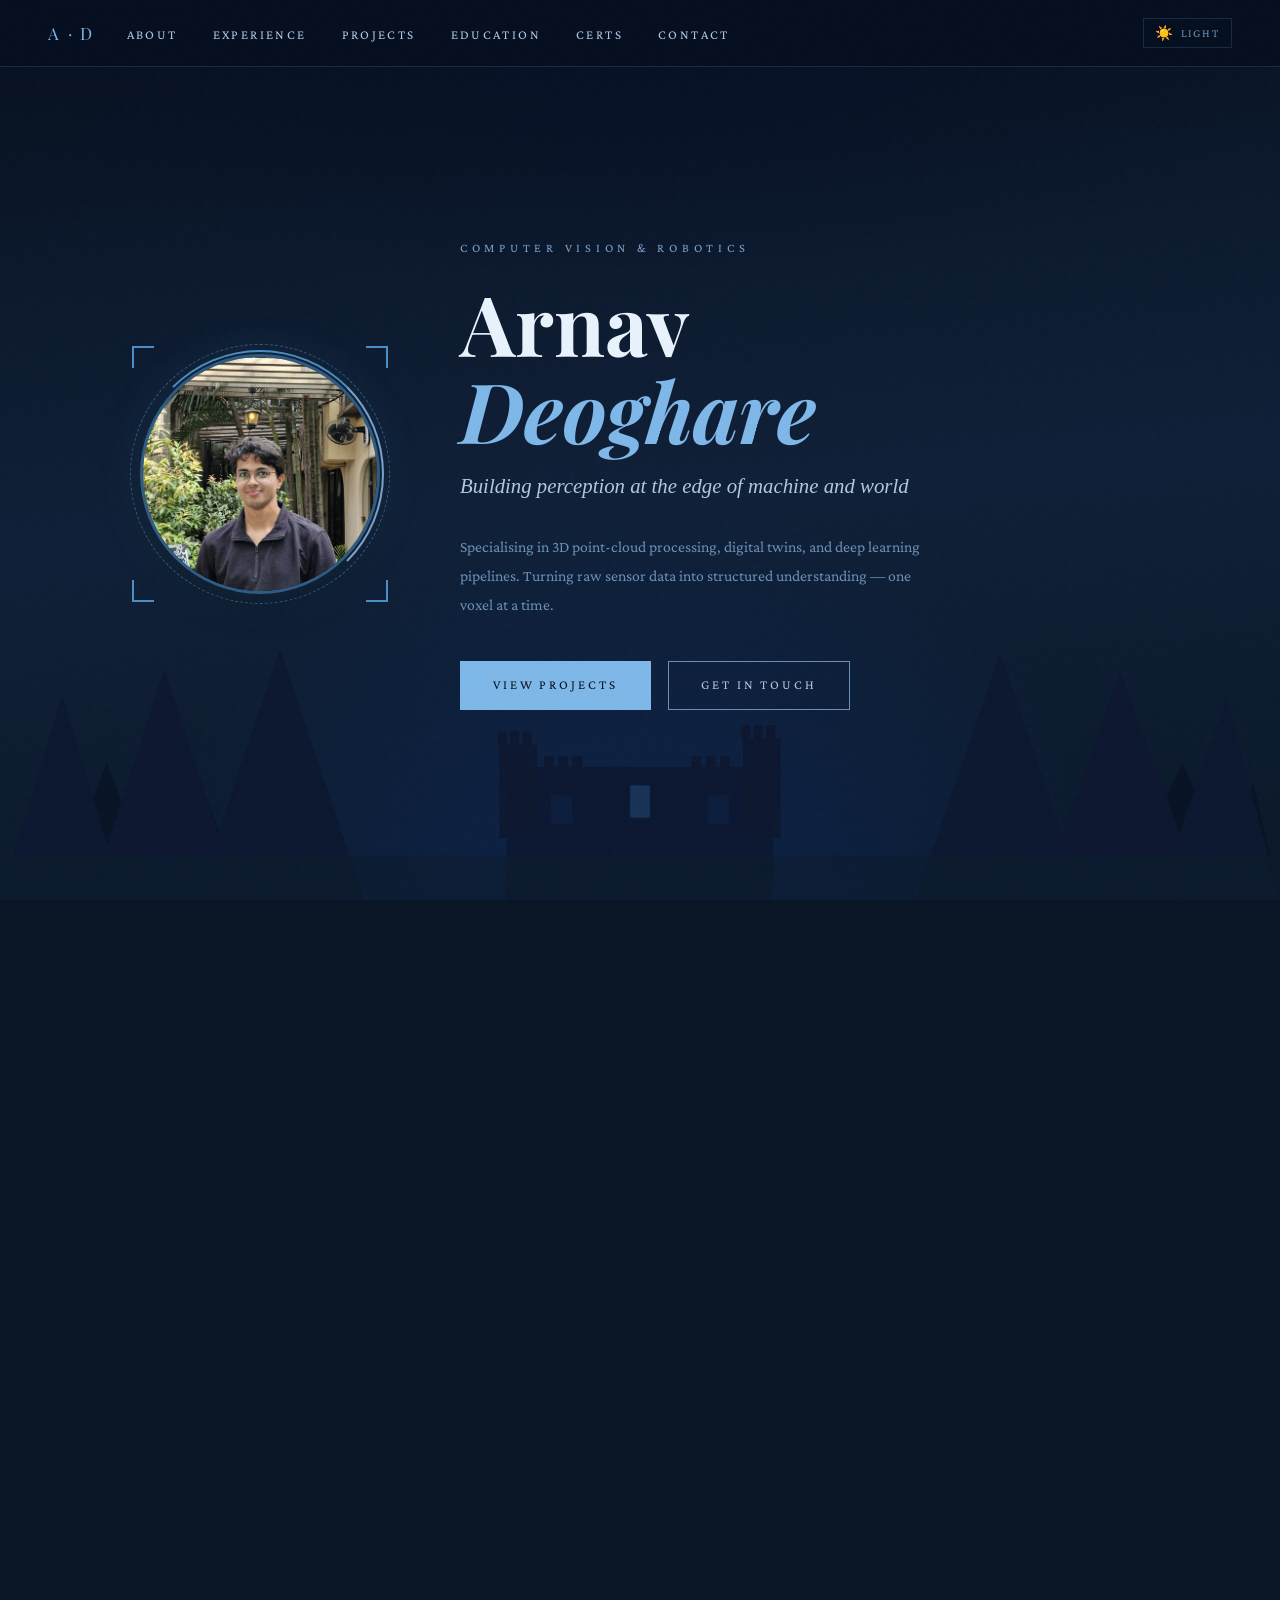
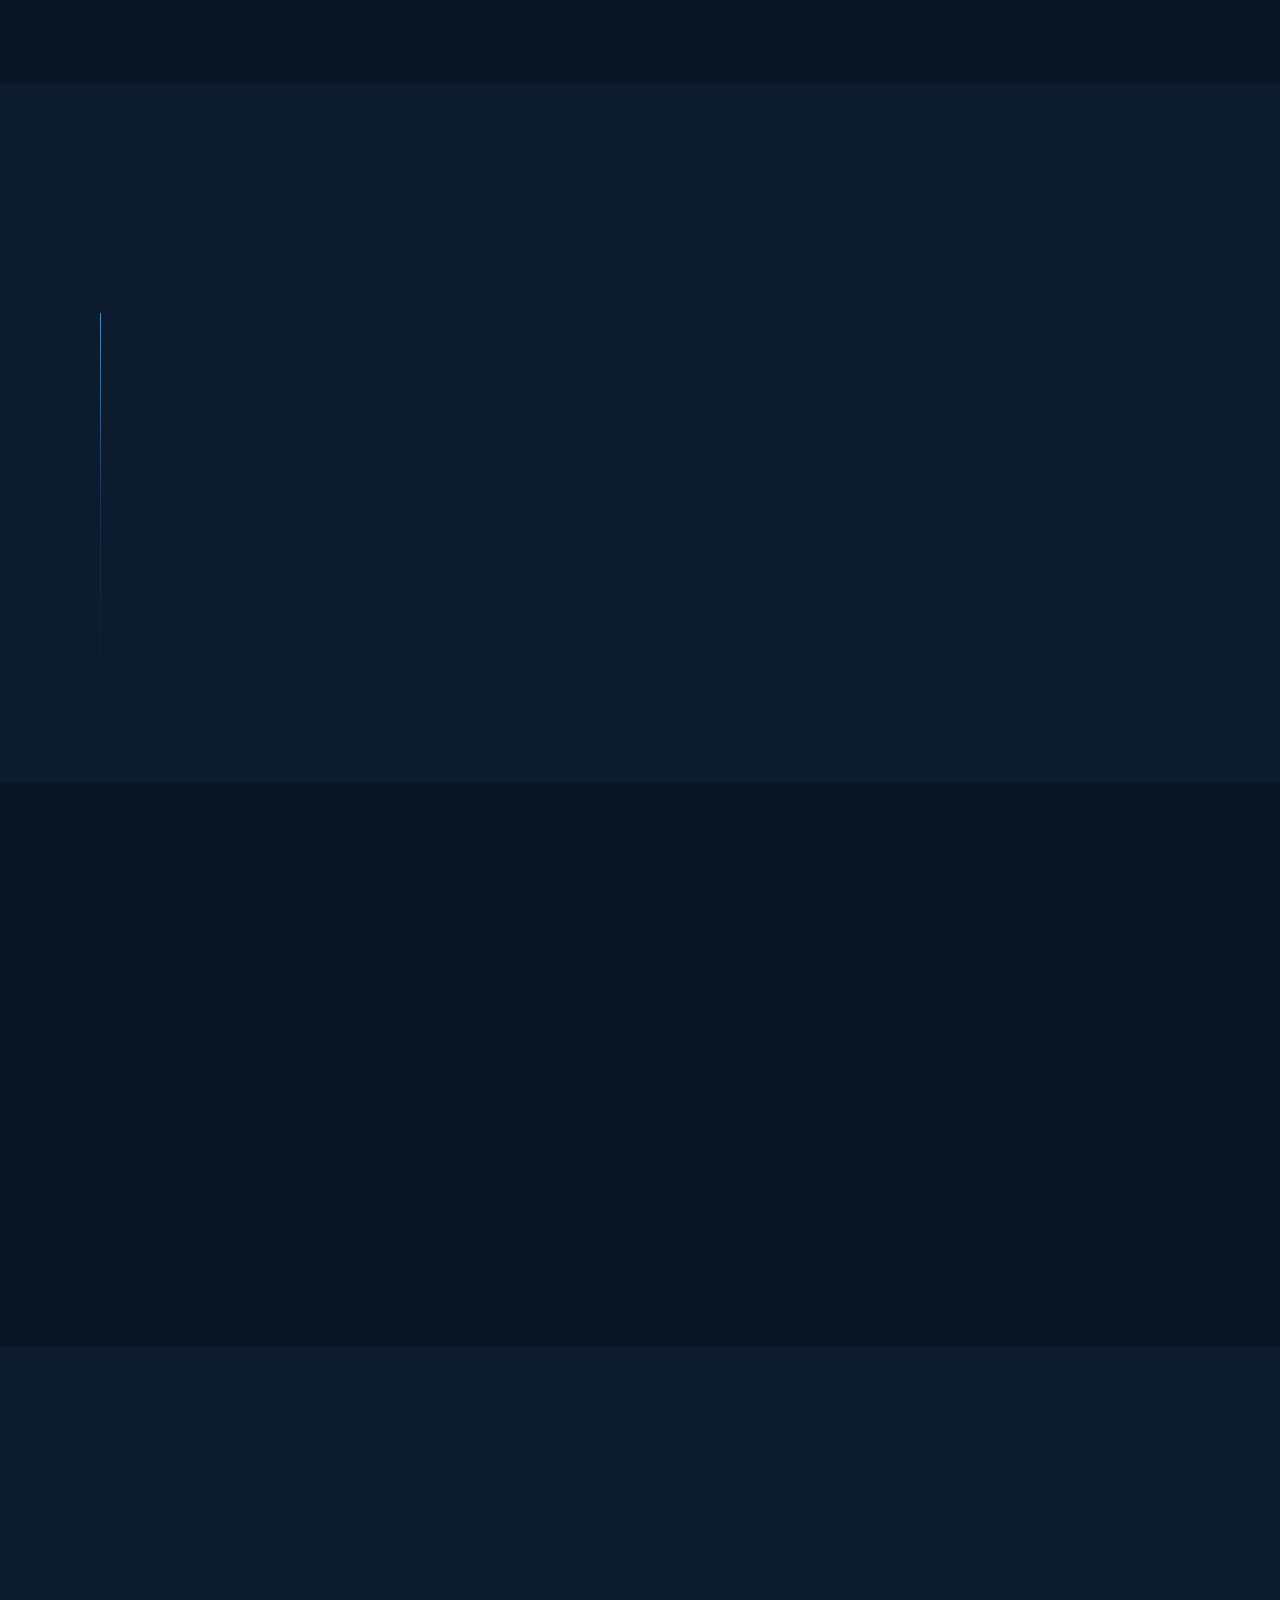
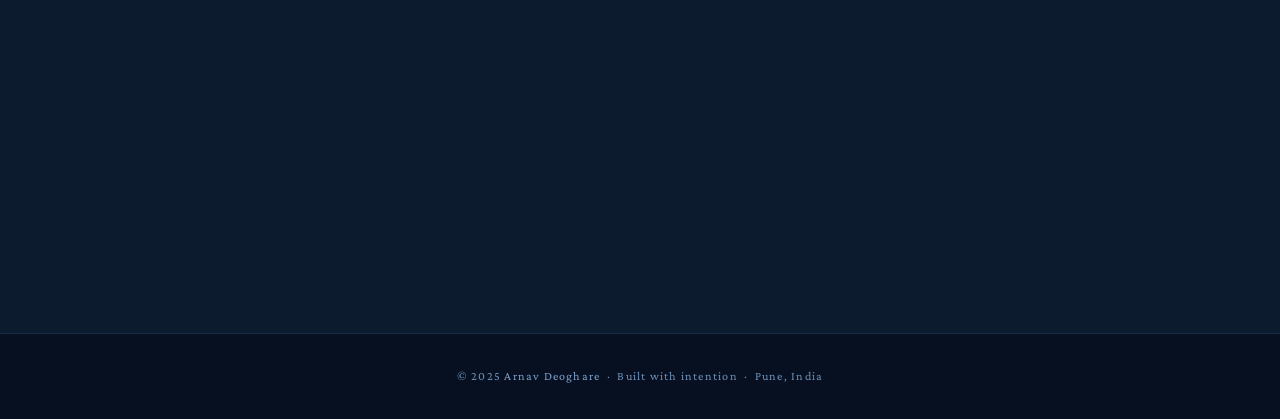
==== commit 03824b3d: "theme change" ====
--- a/index.html
+++ b/index.html
@@ -13,66 +13,69 @@
    THEME TOKENS
 ═══════════════════════════════════════════ */
 :root {
-  /* shared accent colours (same both modes) */
-  --moss:        #5a6644;
-  --moss-deep:   #3d4a2e;
-  --moss-pale:   #8a9a6e;
-  --gold:        #b8922a;
-  --gold-pale:   #d4b870;
-}
-
-/* ── DARK MODE (default) ── */
+  /* shared accent colours */
+  --moss:        #2e4a7a;
+  --moss-deep:   #1a3055;
+  --moss-pale:   #7aa0cc;
+  --gold:        #4a8fc4;
+  --gold-pale:   #7eb8e8;
+}
+
+/* ── DARK MODE (navy) ── */
 [data-theme="dark"] {
-  --bg:          #1e2418;
-  --bg-alt:      #181e12;
-  --bg-card:     rgba(20,26,14,0.75);
-  --bg-card2:    rgba(22,28,16,0.65);
-  --surface:     #111710;
-  --border:      rgba(90,102,68,0.22);
-  --text-head:   #f0ebe0;
-  --text-body:   #c9c2b4;
-  --text-muted:  #8c8478;
-  --shadow-col:  #1e2418;
-  --nav-bg:      rgba(14,18,10,0.96);
-  --hero-grad1:  #0e120a;
-  --hero-grad2:  #1a2414;
-  --hero-grad3:  #1e2c16;
-  --hero-grad4:  #161e10;
-  --tree-fill:   #0f160e;
-  --castle-fill: #141c0e;
-  --fog-fill:    #1e2418;
-  --photo-ring:  rgba(90,102,68,0.5);
-  --photo-glow:  rgba(90,102,68,0.15);
-  --footer-bg:   #111710;
-  --scrollbar:   #141a0f;
-}
-
-
- 
-/* ── LIGHT MODE ── */
+  --bg:          #0d1b2e;
+  --bg-alt:      #0a1525;
+  --bg-card:     rgba(14,28,50,0.85);
+  --bg-card2:    rgba(12,24,44,0.75);
+  --surface:     #071020;
+  --border:      rgba(74,143,196,0.22);
+  --text-head:   #e8f2fc;
+  --text-body:   #b0c8e4;
+  --text-muted:  #6a90b8;
+  --shadow-col:  #0d1b2e;
+  --nav-bg:      rgba(7,16,32,0.97);
+  --hero-grad1:  #07101e;
+  --hero-grad2:  #0d1b30;
+  --hero-grad3:  #102038;
+  --hero-grad4:  #0a1828;
+  --tree-fill:   #071020;
+  --castle-fill: #0d1830;
+  --fog-fill:    #0d1b2e;
+  --photo-ring:  rgba(74,143,196,0.55);
+  --photo-glow:  rgba(74,143,196,0.2);
+  --footer-bg:   #071020;
+  --scrollbar:   #0a1525;
+}
+
+/* ── LIGHT MODE (pastel blue) ── */
 [data-theme="light"] {
-  --bg:          #e4edd6;
-  --bg-alt:      #d8e4c6;
-  --bg-card:     rgba(236,244,222,0.92);
-  --bg-card2:    rgba(218,232,200,0.88);
-  --surface:     #bccfa0;
-  --border:      rgba(60,82,36,0.32);
-  --text-head:   #182010;
-  --text-body:   #263318;
-  --text-muted:  #4e6434;
-  --shadow-col:  #aac08a;
-  --nav-bg:      rgba(206,222,178,0.97);
-  --hero-grad1:  #9ab87a;
-  --hero-grad2:  #aac888;
-  --hero-grad3:  #a2be80;
-  --hero-grad4:  #90ae6e;
-  --tree-fill:   #3e5428;
-  --castle-fill: #2e4018;
-  --fog-fill:    #aac888;
-  --photo-ring:  rgba(46,68,24,0.55);
-  --photo-glow:  rgba(80,110,48,0.2);
-  --footer-bg:   #bccfa0;
-  --scrollbar:   #9ab87a;
+  --moss:        #2a5c9e;
+  --moss-deep:   #1a4070;
+  --moss-pale:   #1e4a8a;
+  --gold:        #1a5c9a;
+  --gold-pale:   #2472b8;
+  --bg:          #ddeaf8;
+  --bg-alt:      #ccdff5;
+  --bg-card:     rgba(235,245,255,0.97);
+  --bg-card2:    rgba(220,236,252,0.95);
+  --surface:     #a8c8ee;
+  --border:      rgba(30,74,138,0.22);
+  --text-head:   #081428;
+  --text-body:   #122040;
+  --text-muted:  #1e3a6a;
+  --shadow-col:  #90b8de;
+  --nav-bg:      rgba(200,224,248,0.98);
+  --hero-grad1:  #7aaad8;
+  --hero-grad2:  #8abce8;
+  --hero-grad3:  #82b4e0;
+  --hero-grad4:  #70a4d0;
+  --tree-fill:   #1a3a6e;
+  --castle-fill: #102858;
+  --fog-fill:    #8abce8;
+  --photo-ring:  rgba(26,64,112,0.55);
+  --photo-glow:  rgba(42,92,158,0.2);
+  --footer-bg:   #a8c8ee;
+  --scrollbar:   #7aaad8;
 }
 
 /* ═══════════════════════════════════════════
@@ -163,15 +166,15 @@
 #hero::before {
   content: ''; position: absolute; inset: 0; z-index: 0;
   background:
-    radial-gradient(ellipse 60% 80% at 50% 110%, rgba(42,58,30,0.8) 0%, transparent 68%),
-    radial-gradient(ellipse 100% 55% at 50% 0%, rgba(14,18,10,0.9) 0%, transparent 58%),
+    radial-gradient(ellipse 60% 80% at 50% 110%, rgba(14,40,90,0.8) 0%, transparent 68%),
+    radial-gradient(ellipse 100% 55% at 50% 0%, rgba(7,16,38,0.9) 0%, transparent 58%),
     linear-gradient(175deg, var(--hero-grad1) 0%, var(--hero-grad2) 35%, var(--hero-grad3) 55%, var(--hero-grad4) 100%);
   transition: background 0.5s;
 }
 [data-theme="light"] #hero::before {
   background:
-    radial-gradient(ellipse 70% 80% at 50% 110%, rgba(140,160,100,0.5) 0%, transparent 70%),
-    radial-gradient(ellipse 100% 50% at 50% 0%, rgba(200,210,180,0.8) 0%, transparent 55%),
+    radial-gradient(ellipse 70% 80% at 50% 110%, rgba(80,130,200,0.5) 0%, transparent 70%),
+    radial-gradient(ellipse 100% 50% at 50% 0%, rgba(160,200,240,0.8) 0%, transparent 55%),
     linear-gradient(175deg, var(--hero-grad1) 0%, var(--hero-grad2) 40%, var(--hero-grad3) 60%, var(--hero-grad4) 100%);
 }
 
@@ -292,12 +295,12 @@
   transform: translateX(-101%); transition: transform 0.35s ease;
 }
 .btn-primary { color: var(--shadow-col); background: var(--gold-pale); border-color: var(--gold-pale); }
-.btn-primary span { color: #1e2418; }
+.btn-primary span { color: #07101e; }
 .btn-primary::before { background: var(--gold); }
 .btn-primary:hover::before { transform: translateX(0); }
-.btn-primary:hover span { color: #f0ebe0; }
+.btn-primary:hover span { color: #e8f2fc; }
 .btn-outline { color: var(--text-body); background: transparent; border-color: var(--text-muted); }
-.btn-outline::before { background: rgba(90,102,68,0.14); }
+.btn-outline::before { background: rgba(42,92,158,0.14); }
 .btn-outline:hover::before { transform: translateX(0); }
 .btn-outline:hover { color: var(--text-head); border-color: var(--moss-pale); }
 
@@ -336,8 +339,8 @@
 .skills-block h3 { font-family: 'Playfair Display', serif; font-size: 1.05rem; color: var(--text-head); margin-bottom: 1.1rem; font-weight: 400; font-style: italic; transition: color 0.4s; }
 .skill-tags { display: flex; flex-wrap: wrap; gap: 0.55rem; margin-bottom: 2rem; }
 .tag { font-size: 0.75rem; letter-spacing: 0.1em; padding: 0.3rem 0.85rem; border: 1px solid; transition: all 0.3s; }
-.tag-tech { color: var(--moss-pale); border-color: rgba(90,102,68,0.35); background: rgba(90,102,68,0.07); }
-.tag-tech:hover { background: rgba(90,102,68,0.22); border-color: var(--moss-pale); color: var(--text-head); }
+.tag-tech { color: var(--moss-pale); border-color: rgba(42,92,158,0.3); background: rgba(42,92,158,0.07); }
+.tag-tech:hover { background: rgba(42,92,158,0.2); border-color: var(--moss-pale); color: var(--text-head); }
 
 /* ── EXPERIENCE ── */
 #experience { background: var(--bg); }
@@ -347,10 +350,10 @@
   position: relative; transition: border-color 0.3s, background 0.4s;
 }
 .exp-card::before { content: ''; position: absolute; left: 0; top: 0; bottom: 0; width: 3px; background: linear-gradient(to bottom, var(--gold), var(--moss-deep)); }
-.exp-card:hover { border-color: rgba(90,102,68,0.5); }
+.exp-card:hover { border-color: rgba(74,143,196,0.5); }
 .exp-header { display: flex; align-items: flex-start; justify-content: space-between; flex-wrap: wrap; gap: 1rem; margin-bottom: 0.5rem; }
 .exp-company { font-family: 'Playfair Display', serif; font-size: 1.4rem; color: var(--text-head); font-weight: 600; transition: color 0.4s; }
-.exp-period { font-size: 0.8rem; letter-spacing: 0.14em; color: var(--gold-pale); padding: 0.3rem 0.8rem; border: 1px solid rgba(184,146,42,0.28); white-space: nowrap; }
+.exp-period { font-size: 0.8rem; letter-spacing: 0.14em; color: var(--gold-pale); padding: 0.3rem 0.8rem; border: 1px solid rgba(74,143,196,0.28); white-space: nowrap; }
 .exp-role { font-family: 'IM Fell English', serif; font-style: italic; color: var(--moss-pale); margin-bottom: 1.2rem; }
 .exp-list { list-style: none; display: flex; flex-direction: column; gap: 0.6rem; }
 .exp-list li { font-size: 0.95rem; color: var(--text-body); padding-left: 1.4rem; position: relative; line-height: 1.65; transition: color 0.4s; }
@@ -363,15 +366,15 @@
   border: 1px solid var(--border); background: var(--bg-card);
   padding: 2rem; position: relative; overflow: hidden; transition: all 0.4s ease;
 }
-.project-card::before { content: ''; position: absolute; inset: 0; background: linear-gradient(135deg, rgba(90,102,68,0.08) 0%, transparent 60%); opacity: 0; transition: opacity 0.4s; }
-.project-card:hover { border-color: rgba(90,102,68,0.45); transform: translateY(-4px); box-shadow: 0 12px 40px rgba(0,0,0,0.15); }
+.project-card::before { content: ''; position: absolute; inset: 0; background: linear-gradient(135deg, rgba(42,92,158,0.08) 0%, transparent 60%); opacity: 0; transition: opacity 0.4s; }
+.project-card:hover { border-color: rgba(74,143,196,0.45); transform: translateY(-4px); box-shadow: 0 12px 40px rgba(0,0,0,0.15); }
 .project-card:hover::before { opacity: 1; }
-.project-number { font-family: 'Playfair Display', serif; font-size: 2.8rem; color: rgba(90,102,68,0.14); font-weight: 700; line-height: 1; margin-bottom: 0.8rem; transition: color 0.4s; }
-.project-card:hover .project-number { color: rgba(184,146,42,0.2); }
+.project-number { font-family: 'Playfair Display', serif; font-size: 2.8rem; color: rgba(42,92,158,0.14); font-weight: 700; line-height: 1; margin-bottom: 0.8rem; transition: color 0.4s; }
+.project-card:hover .project-number { color: rgba(74,143,196,0.22); }
 .project-title { font-family: 'Playfair Display', serif; font-size: 1.1rem; color: var(--text-head); margin-bottom: 0.75rem; line-height: 1.3; font-weight: 600; transition: color 0.4s; }
 .project-desc { font-size: 0.9rem; color: var(--text-muted); margin-bottom: 1.2rem; line-height: 1.65; transition: color 0.4s; }
 .project-meta { display: flex; align-items: center; gap: 0.75rem; flex-wrap: wrap; }
-.project-role { font-size: 0.7rem; letter-spacing: 0.14em; text-transform: uppercase; color: var(--moss-pale); padding: 0.22rem 0.65rem; border: 1px solid rgba(138,154,110,0.28); }
+.project-role { font-size: 0.7rem; letter-spacing: 0.14em; text-transform: uppercase; color: var(--moss-pale); padding: 0.22rem 0.65rem; border: 1px solid rgba(74,143,196,0.28); }
 .project-acc { font-size: 0.85rem; color: var(--gold-pale); font-family: 'Playfair Display', serif; font-style: italic; }
 
 /* ── EDUCATION ── */
@@ -389,7 +392,7 @@
 #certifications { background: var(--bg-alt); }
 .cert-grid { display: grid; grid-template-columns: repeat(auto-fit, minmax(255px, 1fr)); gap: 1rem; margin-top: 3rem; }
 .cert-item { display: flex; justify-content: space-between; align-items: flex-start; padding: 1.2rem 1.4rem; border: 1px solid var(--border); background: var(--bg-card); gap: 1rem; transition: border-color 0.3s, background 0.4s; }
-.cert-item:hover { border-color: rgba(184,146,42,0.35); }
+.cert-item:hover { border-color: rgba(74,143,196,0.35); }
 .cert-name { font-size: 0.88rem; color: var(--text-body); line-height: 1.4; transition: color 0.4s; }
 .cert-source { font-size: 0.7rem; letter-spacing: 0.12em; color: var(--moss-pale); text-transform: uppercase; margin-top: 0.2rem; }
 .cert-hours { font-family: 'Playfair Display', serif; font-size: 1.05rem; color: var(--gold-pale); white-space: nowrap; font-style: italic; }
@@ -399,7 +402,7 @@
 .contact-intro { max-width: 500px; margin: 1.5rem auto 3rem; color: var(--text-muted); font-size: 1rem; transition: color 0.4s; }
 .contact-links { display: flex; justify-content: center; gap: 1.2rem; flex-wrap: wrap; margin-bottom: 3rem; }
 .contact-link { display: flex; align-items: center; gap: 0.6rem; font-size: 0.82rem; letter-spacing: 0.16em; text-transform: uppercase; color: var(--text-body); text-decoration: none; padding: 0.85rem 1.75rem; border: 1px solid var(--border); transition: all 0.3s; }
-.contact-link:hover { color: var(--gold-pale); border-color: rgba(184,146,42,0.38); background: rgba(184,146,42,0.05); }
+.contact-link:hover { color: var(--gold-pale); border-color: rgba(74,143,196,0.38); background: rgba(74,143,196,0.05); }
 
 /* ── FOOTER ── */
 footer { padding: 2rem; text-align: center; border-top: 1px solid var(--border); background: var(--footer-bg); transition: background 0.4s; }
@@ -486,10 +489,10 @@
     <rect x="778" y="178" width="11" height="15" fill="var(--castle-fill)" opacity="0.95"/>
     <rect x="794" y="178" width="11" height="15" fill="var(--castle-fill)" opacity="0.95"/>
     <rect x="810" y="178" width="11" height="15" fill="var(--castle-fill)" opacity="0.95"/>
-    <rect x="620" y="222" width="24" height="32" fill="#2e3e1e" opacity="0.7" rx="2"/>
-    <rect x="708" y="210" width="24" height="38" fill="#2e3e1e" opacity="0.8" rx="2"/>
-    <rect x="796" y="222" width="24" height="32" fill="#2e3e1e" opacity="0.7" rx="2"/>
-    <rect x="709" y="211" width="22" height="36" fill="#6a7c44" opacity="0.18" rx="2"/>
+    <rect x="620" y="222" width="24" height="32" fill="#0e2040" opacity="0.8" rx="2"/>
+    <rect x="708" y="210" width="24" height="38" fill="#0e2040" opacity="0.9" rx="2"/>
+    <rect x="796" y="222" width="24" height="32" fill="#0e2040" opacity="0.8" rx="2"/>
+    <rect x="709" y="211" width="22" height="36" fill="#4a8fc4" opacity="0.18" rx="2"/>
     <polygon points="0,340 70,110 140,340"       fill="var(--castle-fill)" opacity="0.97"/>
     <polygon points="100,340 185,80 270,340"     fill="var(--castle-fill)" opacity="1"/>
     <polygon points="220,340 315,58 410,340"     fill="var(--castle-fill)" opacity="0.97"/>
@@ -507,7 +510,7 @@
         <span class="photo-ornament tr"></span>
         <span class="photo-ornament bl"></span>
         <span class="photo-ornament br"></span>
-        <img src="photo.jpg" alt="Arnav Deoghare" class="hero-photo"/>
+        <img src="[data-uri]" alt="Arnav Deoghare" class="hero-photo"/>
       </div>
     </div>
 
@@ -704,7 +707,7 @@
     </div>
     <p class="contact-intro reveal">Open to research collaborations, robotics internships, and full-time roles in Computer Vision and AI.</p>
     <div class="contact-links reveal">
-      <a href="mailto:arnavdeoghare3@gmail.com" class="contact-link">
+      <a href="/cdn-cgi/l/email-protection#365744585740525359515e5744530576515b575f5a1855595b" class="contact-link">
         <svg width="13" height="13" viewBox="0 0 24 24" fill="none" stroke="currentColor" stroke-width="2"><path d="M4 4h16c1.1 0 2 .9 2 2v12c0 1.1-.9 2-2 2H4c-1.1 0-2-.9-2-2V6c0-1.1.9-2 2-2z"/><polyline points="22,6 12,13 2,6"/></svg>
         Email
       </a>
@@ -712,7 +715,7 @@
         <svg width="13" height="13" viewBox="0 0 24 24" fill="none" stroke="currentColor" stroke-width="2"><path d="M22 16.92v3a2 2 0 01-2.18 2 19.79 19.79 0 01-8.63-3.07A19.5 19.5 0 013.07 9.81 19.79 19.79 0 01.02 1.18 2 2 0 012 0h3a2 2 0 012 1.72 12.84 12.84 0 00.7 2.81 2 2 0 01-.45 2.11L6.09 7.91a16 16 0 006 6l1.27-1.27a2 2 0 012.11-.45 12.84 12.84 0 002.81.7A2 2 0 0122 14.92z"/></svg>
         Phone
       </a>
-      <a href="https://www.linkedin.com/in/arnav-deoghare-982223224/" target="_blank" class="contact-link">
+      <a href="https://www.linkedin.com/in/arnav-deoghare" target="_blank" class="contact-link">
         <svg width="13" height="13" viewBox="0 0 24 24" fill="none" stroke="currentColor" stroke-width="2"><path d="M16 8a6 6 0 016 6v7h-4v-7a2 2 0 00-2-2 2 2 0 00-2 2v7h-4v-7a6 6 0 016-6z"/><rect x="2" y="9" width="4" height="12"/><circle cx="4" cy="4" r="2"/></svg>
         LinkedIn
       </a>
@@ -724,7 +727,7 @@
   <p>© 2025 <em>Arnav Deoghare</em> &nbsp;·&nbsp; Built with intention &nbsp;·&nbsp; Pune, India</p>
 </footer>
 
-<script>
+<script data-cfasync="false" src="/cdn-cgi/scripts/5c5dd728/cloudflare-static/email-decode.min.js"></script><script>
   /* ── THEME TOGGLE ── */
   const html    = document.documentElement;
   const btn     = document.getElementById('themeToggle');
@@ -761,16 +764,4 @@
     });
   }, { threshold: 0.08 });
 
-  document.querySelectorAll('.reveal').forEach(el => observer.observe(el));
-
-  ['projects-grid','cert-grid'].forEach(cls => {
-    document.querySelectorAll('.' + cls).forEach(grid => {
-      grid.querySelectorAll('.reveal').forEach((child, i) => {
-        child.style.transitionDelay = `${i * 90}ms`;
-      });
-    });
-  });
-</script>
-
-</body>
-</html>+  document.querySelectorAll('.reveal').forEach(el => observer.observe(
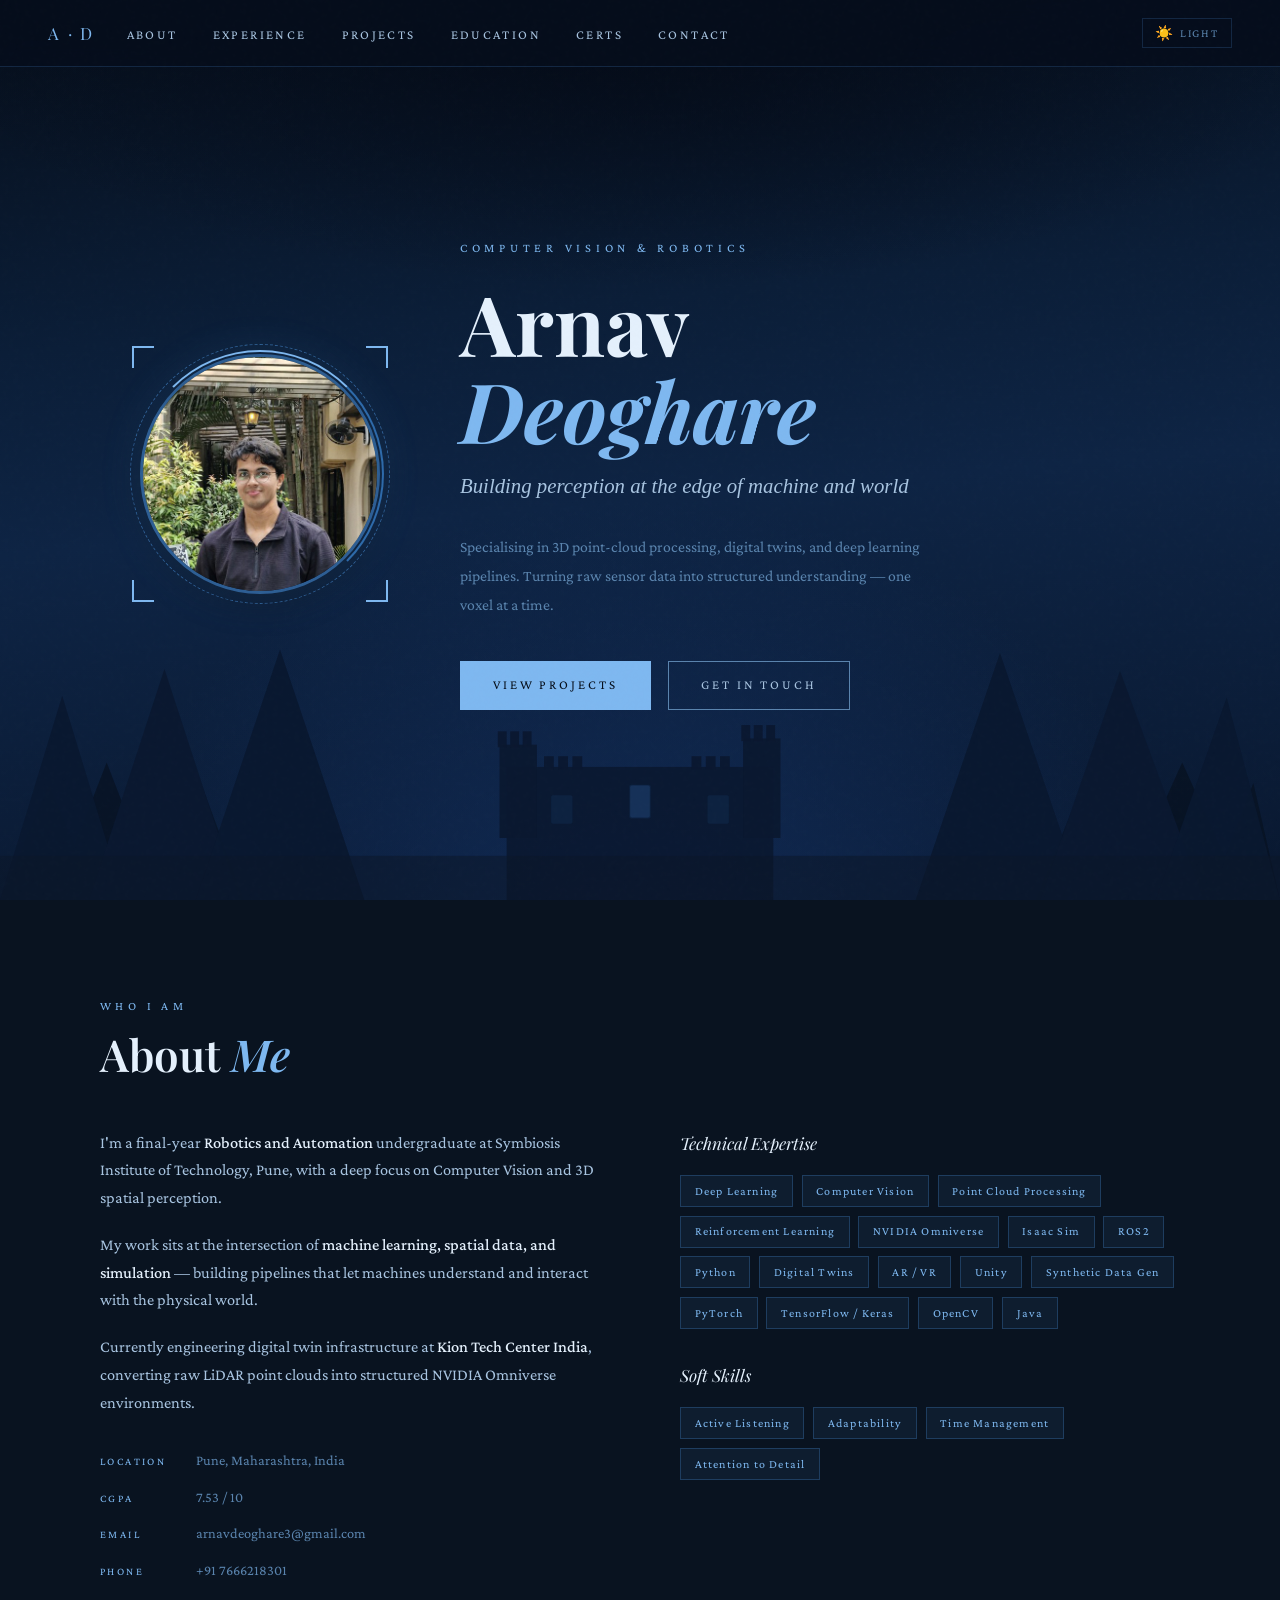
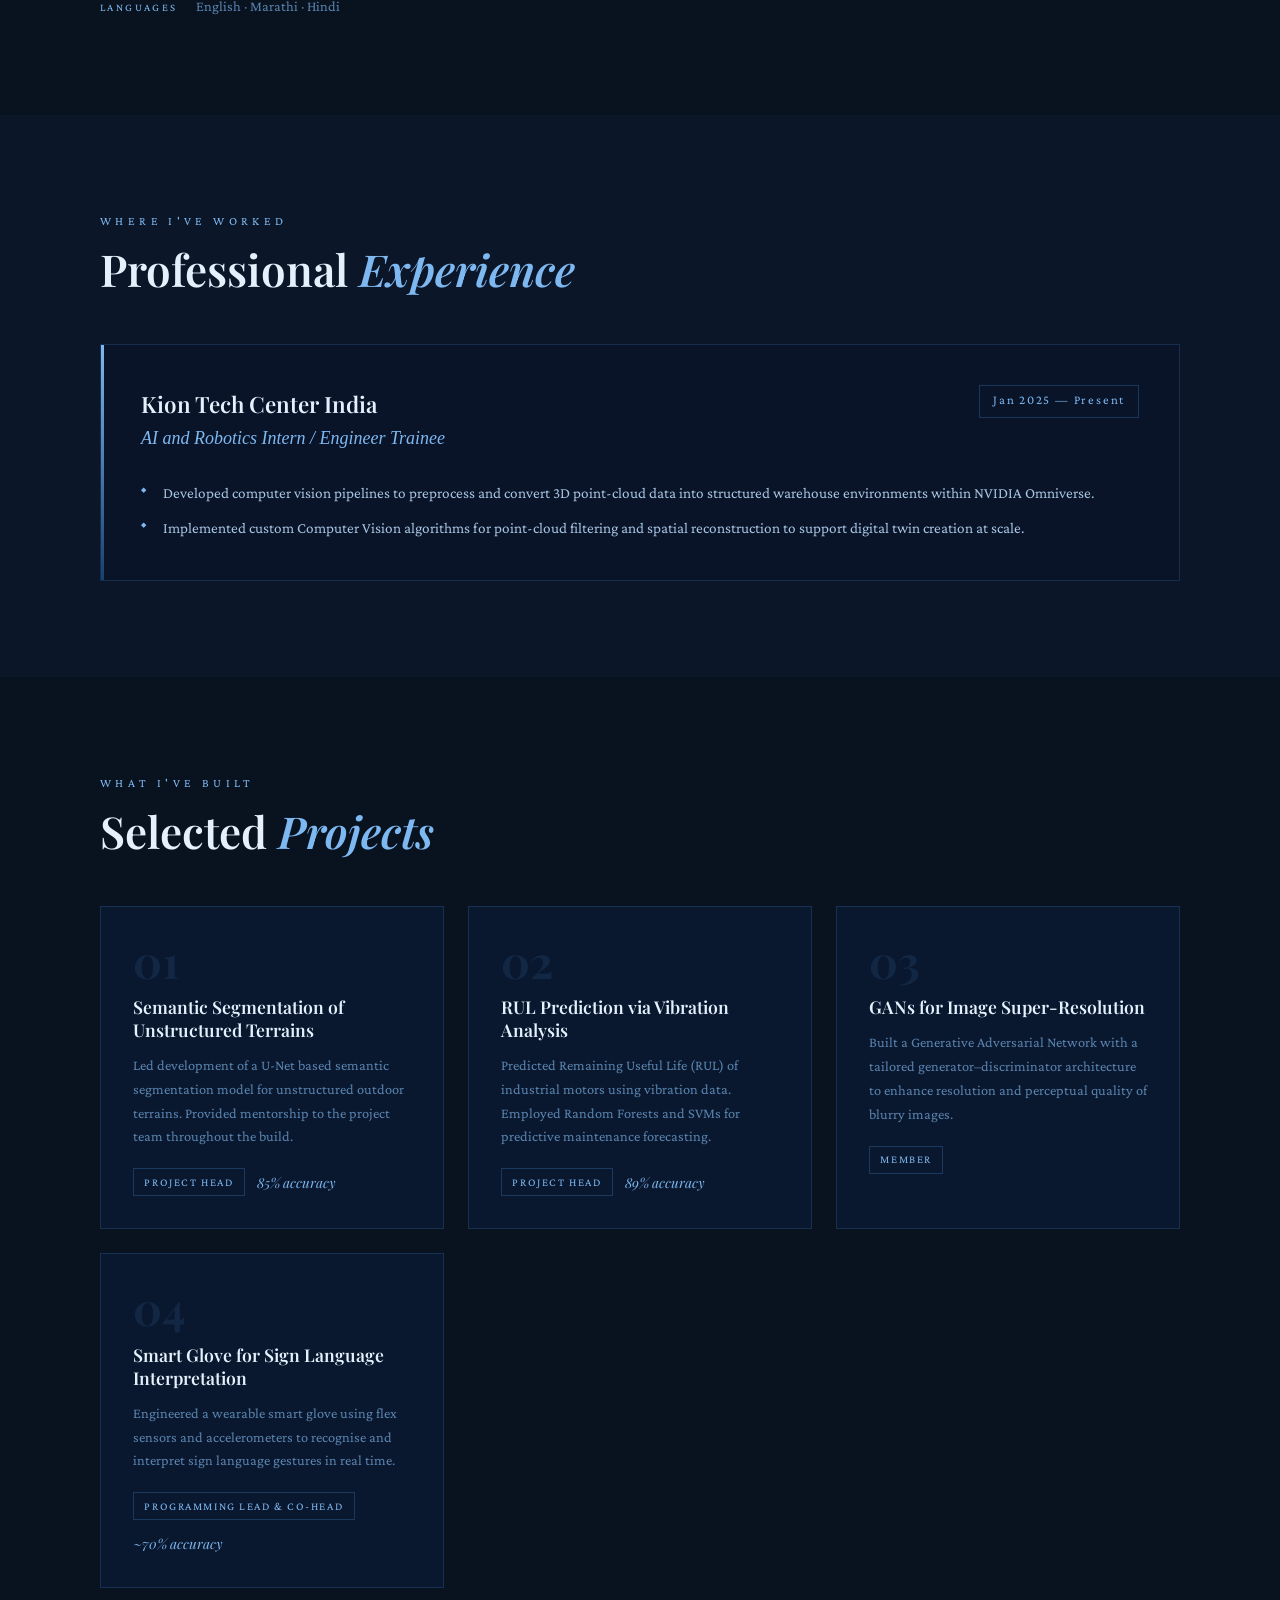
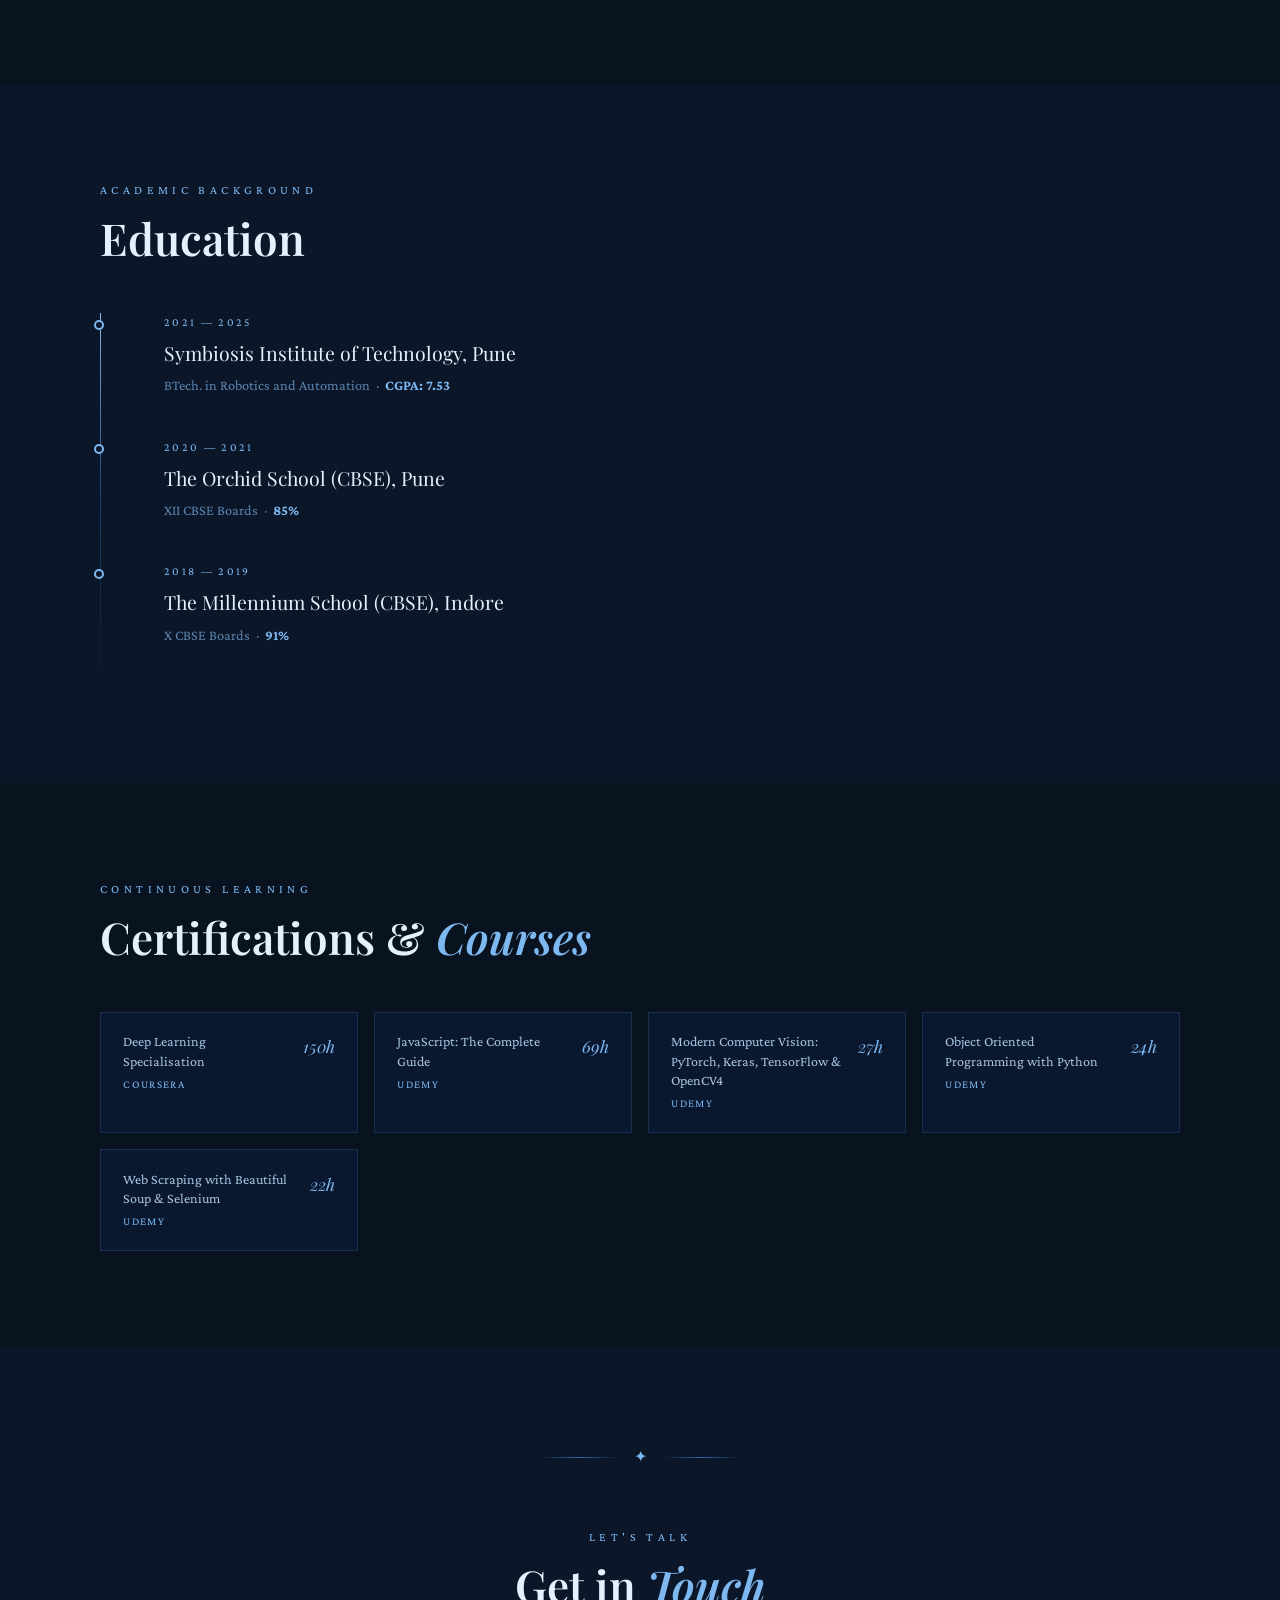
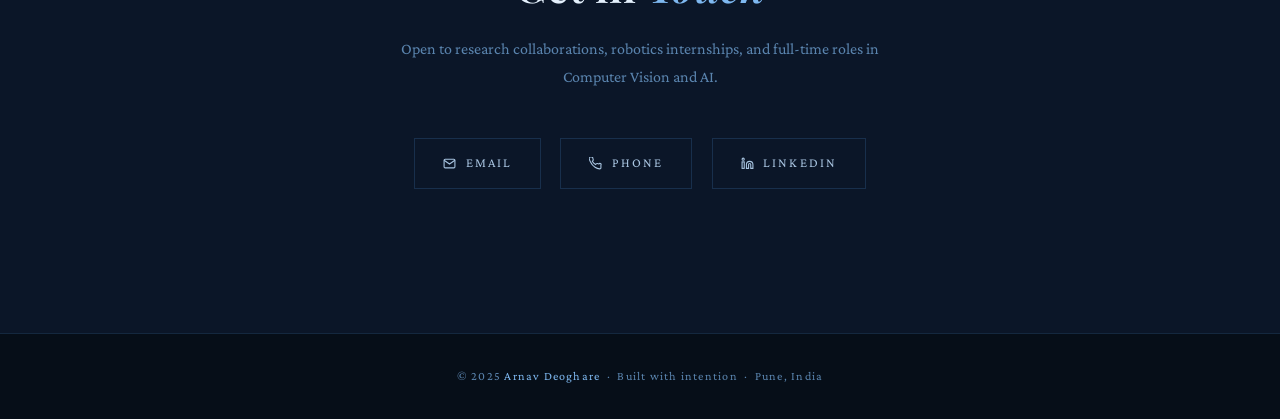
==== commit a2be224e: "Update print statement from 'Hello' to 'Goodbye'" ====
--- a/index.html
+++ b/index.html
@@ -7,75 +7,106 @@
 <link rel="preconnect" href="https://fonts.googleapis.com">
 <link rel="preconnect" href="https://fonts.gstatic.com" crossorigin>
 <link href="https://fonts.googleapis.com/css2?family=Playfair+Display:ital,wght@0,400;0,600;0,700;1,400&family=Crimson+Pro:ital,wght@0,300;0,400;0,500;1,300&family=IM+Fell+English:ital@0;1&display=swap" rel="stylesheet">
-
 <style>
-/* ═══════════════════════════════════════════
-   THEME TOKENS
+
+/* ═══════════════════════════════════════════
+   SHARED ACCENTS
 ═══════════════════════════════════════════ */
 :root {
-  /* shared accent colours */
-  --moss:        #2e4a7a;
-  --moss-deep:   #1a3055;
-  --moss-pale:   #7aa0cc;
-  --gold:        #4a8fc4;
-  --gold-pale:   #7eb8e8;
-}
-
-/* ── DARK MODE (navy) ── */
+  --accent:       #4a90d9;
+  --accent-dim:   #2e6aaa;
+  --accent-pale:  #7eb8f0;
+  --accent-glow:  rgba(74,144,217,0.18);
+  --gold:         #4a90d9;
+  --gold-pale:    #7eb8f0;
+  --moss:         #2e6aaa;
+  --moss-deep:    #1a4070;
+  --moss-pale:    #7eb8f0;
+}
+
+/* ═══════════════════════════════════════════
+   DARK MODE — deep navy
+═══════════════════════════════════════════ */
 [data-theme="dark"] {
-  --bg:          #0d1b2e;
-  --bg-alt:      #0a1525;
-  --bg-card:     rgba(14,28,50,0.85);
-  --bg-card2:    rgba(12,24,44,0.75);
-  --surface:     #071020;
-  --border:      rgba(74,143,196,0.22);
-  --text-head:   #e8f2fc;
-  --text-body:   #b0c8e4;
-  --text-muted:  #6a90b8;
-  --shadow-col:  #0d1b2e;
-  --nav-bg:      rgba(7,16,32,0.97);
-  --hero-grad1:  #07101e;
-  --hero-grad2:  #0d1b30;
-  --hero-grad3:  #102038;
-  --hero-grad4:  #0a1828;
-  --tree-fill:   #071020;
-  --castle-fill: #0d1830;
-  --fog-fill:    #0d1b2e;
-  --photo-ring:  rgba(74,143,196,0.55);
-  --photo-glow:  rgba(74,143,196,0.2);
-  --footer-bg:   #071020;
-  --scrollbar:   #0a1525;
-}
-
-/* ── LIGHT MODE (pastel blue) ── */
+  --bg:           #0b1628;
+  --bg-alt:       #091320;
+  --bg-card:      rgba(11,26,50,0.88);
+  --bg-card2:     rgba(9,20,42,0.78);
+  --border:       rgba(74,144,217,0.2);
+  --border-hover: rgba(74,144,217,0.5);
+  --text-head:    #e4f0fc;
+  --text-body:    #a8c4e0;
+  --text-muted:   #5a84ae;
+  --nav-bg:       rgba(6,14,28,0.97);
+  --hero-top:     rgba(4,10,22,0.95);
+  --hero-bot:     rgba(20,50,100,0.75);
+  --hero-base1:   #060e1a;
+  --hero-base2:   #0b1e38;
+  --hero-base3:   #0e2444;
+  --hero-base4:   #091830;
+  --tree-fill:    #060e18;
+  --castle-fill:  #0a1830;
+  --win-fill:     #0e2444;
+  --win-glow:     #4a90d9;
+  --fog-fill:     #0b1628;
+  --photo-ring:   rgba(74,144,217,0.55);
+  --photo-glow:   rgba(74,144,217,0.2);
+  --footer-bg:    #060e18;
+  --scrollbar:    #091320;
+  --tag-bg:       rgba(74,144,217,0.08);
+  --tag-border:   rgba(74,144,217,0.28);
+  --tag-hover-bg: rgba(74,144,217,0.2);
+  --num-col:      rgba(74,144,217,0.13);
+  --num-hover:    rgba(74,144,217,0.22);
+  --btn-primary-text: #060e1a;
+  --btn-primary-hover-text: #e4f0fc;
+}
+
+/* ═══════════════════════════════════════════
+   LIGHT MODE — pastel sky blue
+═══════════════════════════════════════════ */
 [data-theme="light"] {
-  --moss:        #2a5c9e;
-  --moss-deep:   #1a4070;
-  --moss-pale:   #1e4a8a;
-  --gold:        #1a5c9a;
-  --gold-pale:   #2472b8;
-  --bg:          #ddeaf8;
-  --bg-alt:      #ccdff5;
-  --bg-card:     rgba(235,245,255,0.97);
-  --bg-card2:    rgba(220,236,252,0.95);
-  --surface:     #a8c8ee;
-  --border:      rgba(30,74,138,0.22);
-  --text-head:   #081428;
-  --text-body:   #122040;
-  --text-muted:  #1e3a6a;
-  --shadow-col:  #90b8de;
-  --nav-bg:      rgba(200,224,248,0.98);
-  --hero-grad1:  #7aaad8;
-  --hero-grad2:  #8abce8;
-  --hero-grad3:  #82b4e0;
-  --hero-grad4:  #70a4d0;
-  --tree-fill:   #1a3a6e;
-  --castle-fill: #102858;
-  --fog-fill:    #8abce8;
-  --photo-ring:  rgba(26,64,112,0.55);
-  --photo-glow:  rgba(42,92,158,0.2);
-  --footer-bg:   #a8c8ee;
-  --scrollbar:   #7aaad8;
+  --accent:       #1a5ca0;
+  --accent-dim:   #0e3e7a;
+  --accent-pale:  #1a5ca0;
+  --accent-glow:  rgba(26,92,160,0.12);
+  --gold:         #1a5ca0;
+  --gold-pale:    #1e6ab8;
+  --moss:         #1a5ca0;
+  --moss-deep:    #0e3e7a;
+  --moss-pale:    #1a5ca0;
+  --bg:           #daeaf8;
+  --bg-alt:       #c8ddf4;
+  --bg-card:      rgba(240,248,255,0.97);
+  --bg-card2:     rgba(224,238,252,0.95);
+  --border:       rgba(26,92,160,0.2);
+  --border-hover: rgba(26,92,160,0.5);
+  --text-head:    #060e1e;
+  --text-body:    #0e2240;
+  --text-muted:   #1a3e6e;
+  --nav-bg:       rgba(194,222,248,0.98);
+  --hero-top:     rgba(100,160,220,0.6);
+  --hero-bot:     rgba(160,200,240,0.5);
+  --hero-base1:   #7ab0d8;
+  --hero-base2:   #8abce4;
+  --hero-base3:   #82b4dc;
+  --hero-base4:   #70a4cc;
+  --tree-fill:    #1a3a6e;
+  --castle-fill:  #102858;
+  --win-fill:     #1a3a70;
+  --win-glow:     #4a90d9;
+  --fog-fill:     #8abce4;
+  --photo-ring:   rgba(26,64,128,0.5);
+  --photo-glow:   rgba(26,92,160,0.18);
+  --footer-bg:    #a8cce8;
+  --scrollbar:    #7ab0d8;
+  --tag-bg:       rgba(26,92,160,0.07);
+  --tag-border:   rgba(26,92,160,0.25);
+  --tag-hover-bg: rgba(26,92,160,0.18);
+  --num-col:      rgba(26,92,160,0.12);
+  --num-hover:    rgba(26,92,160,0.22);
+  --btn-primary-text: #ffffff;
+  --btn-primary-hover-text: #ffffff;
 }
 
 /* ═══════════════════════════════════════════
@@ -88,41 +119,37 @@
   background-color: var(--bg);
   color: var(--text-body);
   font-family: 'Crimson Pro', Georgia, serif;
-  font-size: 18px;
-  line-height: 1.7;
-  overflow-x: hidden;
+  font-size: 18px; line-height: 1.7; overflow-x: hidden;
   transition: background-color 0.4s ease, color 0.4s ease;
 }
 
 body::before {
-  content: '';
-  position: fixed; inset: 0;
+  content: ''; position: fixed; inset: 0; pointer-events: none; z-index: 9999;
   background-image: url("data:image/svg+xml,%3Csvg viewBox='0 0 200 200' xmlns='http://www.w3.org/2000/svg'%3E%3Cfilter id='n'%3E%3CfeTurbulence type='fractalNoise' baseFrequency='0.85' numOctaves='4' stitchTiles='stitch'/%3E%3C/filter%3E%3Crect width='100%25' height='100%25' filter='url(%23n)' opacity='0.05'/%3E%3C/svg%3E");
-  pointer-events: none; z-index: 9999; opacity: 0.25;
+  opacity: 0.22;
 }
 
 ::-webkit-scrollbar { width: 6px; }
 ::-webkit-scrollbar-track { background: var(--scrollbar); }
-::-webkit-scrollbar-thumb { background: var(--moss); border-radius: 3px; }
-
-/* ═══════════════════════════════════════════
-   THEME TOGGLE BUTTON
+::-webkit-scrollbar-thumb { background: var(--accent-dim); border-radius: 3px; }
+
+/* ═══════════════════════════════════════════
+   THEME TOGGLE
 ═══════════════════════════════════════════ */
 .theme-toggle {
   background: none; border: 1px solid var(--border);
-  cursor: pointer; padding: 0.42rem 0.7rem;
+  cursor: pointer; padding: 0.42rem 0.75rem;
   display: flex; align-items: center; gap: 0.45rem;
-  transition: border-color 0.3s, background 0.3s;
-  flex-shrink: 0;
-}
-.theme-toggle:hover { border-color: var(--gold-pale); background: rgba(184,146,42,0.07); }
+  transition: border-color 0.3s, background 0.3s; flex-shrink: 0;
+}
+.theme-toggle:hover { border-color: var(--accent-pale); background: var(--accent-glow); }
 .theme-icon { font-size: 0.9rem; line-height: 1; }
 .theme-label {
   font-family: 'Crimson Pro', serif; font-size: 0.72rem;
-  letter-spacing: 0.16em; text-transform: uppercase; color: var(--text-muted);
-  transition: color 0.3s;
-}
-.theme-toggle:hover .theme-label { color: var(--gold-pale); }
+  letter-spacing: 0.16em; text-transform: uppercase;
+  color: var(--text-muted); transition: color 0.3s;
+}
+.theme-toggle:hover .theme-label { color: var(--accent-pale); }
 
 /* ═══════════════════════════════════════════
    NAV
@@ -131,16 +158,14 @@
   position: fixed; top: 0; left: 0; right: 0; z-index: 100;
   display: flex; align-items: center; justify-content: space-between;
   padding: 1.1rem 3rem;
-  background: var(--nav-bg);
-  backdrop-filter: blur(8px);
-  border-bottom: 1px solid var(--border);
-  transition: background 0.4s;
+  background: var(--nav-bg); backdrop-filter: blur(10px);
+  border-bottom: 1px solid var(--border); transition: background 0.4s;
 }
 .nav-left { display: flex; align-items: center; gap: 2rem; }
 .nav-brand {
-  font-family: 'Playfair Display', serif;
-  font-size: 1.05rem; letter-spacing: 0.14em;
-  color: var(--gold-pale); text-decoration: none; text-transform: uppercase;
+  font-family: 'Playfair Display', serif; font-size: 1.05rem;
+  letter-spacing: 0.14em; color: var(--accent-pale);
+  text-decoration: none; text-transform: uppercase;
 }
 .nav-links { display: flex; gap: 2.2rem; list-style: none; }
 .nav-links a {
@@ -149,95 +174,64 @@
 }
 .nav-links a::after {
   content: ''; position: absolute; bottom: -3px; left: 0; right: 0;
-  height: 1px; background: var(--gold-pale);
+  height: 1px; background: var(--accent-pale);
   transform: scaleX(0); transition: transform 0.3s ease; transform-origin: left;
 }
-.nav-links a:hover { color: var(--gold-pale); }
+.nav-links a:hover { color: var(--accent-pale); }
 .nav-links a:hover::after { transform: scaleX(1); }
 
 /* ═══════════════════════════════════════════
    HERO
 ═══════════════════════════════════════════ */
 #hero {
-  min-height: 100vh;
-  display: flex; align-items: center; justify-content: center;
+  min-height: 100vh; display: flex; align-items: center; justify-content: center;
   position: relative; overflow: hidden; padding: 8rem 2rem 5rem;
 }
 #hero::before {
   content: ''; position: absolute; inset: 0; z-index: 0;
   background:
-    radial-gradient(ellipse 60% 80% at 50% 110%, rgba(14,40,90,0.8) 0%, transparent 68%),
-    radial-gradient(ellipse 100% 55% at 50% 0%, rgba(7,16,38,0.9) 0%, transparent 58%),
-    linear-gradient(175deg, var(--hero-grad1) 0%, var(--hero-grad2) 35%, var(--hero-grad3) 55%, var(--hero-grad4) 100%);
+    radial-gradient(ellipse 65% 80% at 50% 110%, var(--hero-bot) 0%, transparent 68%),
+    radial-gradient(ellipse 100% 55% at 50% 0%,  var(--hero-top) 0%, transparent 58%),
+    linear-gradient(175deg, var(--hero-base1) 0%, var(--hero-base2) 35%, var(--hero-base3) 55%, var(--hero-base4) 100%);
   transition: background 0.5s;
 }
-[data-theme="light"] #hero::before {
-  background:
-    radial-gradient(ellipse 70% 80% at 50% 110%, rgba(80,130,200,0.5) 0%, transparent 70%),
-    radial-gradient(ellipse 100% 50% at 50% 0%, rgba(160,200,240,0.8) 0%, transparent 55%),
-    linear-gradient(175deg, var(--hero-grad1) 0%, var(--hero-grad2) 40%, var(--hero-grad3) 60%, var(--hero-grad4) 100%);
-}
-
 .hero-silhouette {
   position: absolute; bottom: 0; left: 0; right: 0;
   z-index: 1; pointer-events: none; width: 100%;
 }
-
-/* Hero layout: photo left, text right */
 .hero-inner {
   position: relative; z-index: 2;
   display: flex; align-items: center; justify-content: center;
-  gap: 5rem; max-width: 1000px; width: 100%;
-  flex-wrap: wrap;
+  gap: 5rem; max-width: 1000px; width: 100%; flex-wrap: wrap;
 }
 
 /* ── PHOTO ── */
-.hero-photo-wrap {
-  flex-shrink: 0;
-  opacity: 0; animation: fadeUp 1s ease 0.3s forwards;
-}
-.hero-photo-frame {
-  position: relative; width: 240px; height: 240px;
-}
-/* Rotating dashed ring */
+.hero-photo-wrap { flex-shrink: 0; opacity: 0; animation: fadeUp 1s ease 0.3s forwards; }
+.hero-photo-frame { position: relative; width: 240px; height: 240px; }
 .hero-photo-frame::before {
-  content: '';
-  position: absolute; inset: -10px;
-  border: 1px dashed var(--photo-ring);
-  border-radius: 50%;
-  animation: spinRing 18s linear infinite;
-  transition: border-color 0.4s;
-}
-/* Solid accent ring */
+  content: ''; position: absolute; inset: -10px;
+  border: 1px dashed var(--photo-ring); border-radius: 50%;
+  animation: spinRing 18s linear infinite; transition: border-color 0.4s;
+}
 .hero-photo-frame::after {
-  content: '';
-  position: absolute; inset: -4px;
+  content: ''; position: absolute; inset: -4px;
   border: 2px solid transparent;
-  border-top-color: var(--gold);
-  border-right-color: var(--moss-pale);
+  border-top-color: var(--accent-pale);
+  border-right-color: var(--accent-dim);
   border-radius: 50%;
   animation: spinRing 8s linear infinite reverse;
 }
-@keyframes spinRing {
-  to { transform: rotate(360deg); }
-}
+@keyframes spinRing { to { transform: rotate(360deg); } }
 .hero-photo {
-  width: 240px; height: 240px;
-  border-radius: 50%;
-  object-fit: cover;
-  object-position: center top;
-  display: block;
+  width: 240px; height: 240px; border-radius: 50%;
+  object-fit: cover; object-position: center top; display: block;
   border: 3px solid var(--photo-ring);
-  box-shadow: 0 0 40px var(--photo-glow), 0 8px 32px rgba(0,0,0,0.5);
+  box-shadow: 0 0 40px var(--photo-glow), 0 8px 32px rgba(0,0,0,0.45);
   transition: border-color 0.4s, box-shadow 0.4s;
 }
-/* Moss corner ornaments */
 .photo-ornament {
-  position: absolute;
-  width: 22px; height: 22px;
-  border-color: var(--gold);
-  border-style: solid;
-  border-width: 0;
+  position: absolute; width: 22px; height: 22px;
+  border-color: var(--accent-pale); border-style: solid; border-width: 0;
   transition: border-color 0.4s;
 }
 .photo-ornament.tl { top: -8px; left: -8px; border-top-width: 2px; border-left-width: 2px; }
@@ -245,35 +239,30 @@
 .photo-ornament.bl { bottom: -8px; left: -8px; border-bottom-width: 2px; border-left-width: 2px; }
 .photo-ornament.br { bottom: -8px; right: -8px; border-bottom-width: 2px; border-right-width: 2px; }
 
-/* ── TEXT ── */
-.hero-content {
-  flex: 1; min-width: 280px; text-align: left;
-}
+/* ── HERO TEXT ── */
+.hero-content { flex: 1; min-width: 280px; text-align: left; }
 .hero-eyebrow {
   font-size: 0.78rem; letter-spacing: 0.38em; text-transform: uppercase;
-  color: var(--moss-pale); margin-bottom: 1.2rem;
+  color: var(--accent-pale); margin-bottom: 1.2rem;
   opacity: 0; animation: fadeUp 1s ease 0.2s forwards;
 }
 .hero-name {
   font-family: 'Playfair Display', serif;
   font-size: clamp(2.8rem, 7vw, 5.2rem); font-weight: 700;
   line-height: 1.05; color: var(--text-head); margin-bottom: 0.9rem;
-  opacity: 0; animation: fadeUp 1s ease 0.45s forwards;
-  transition: color 0.4s;
-}
-.hero-name em { font-style: italic; color: var(--gold-pale); }
+  opacity: 0; animation: fadeUp 1s ease 0.45s forwards; transition: color 0.4s;
+}
+.hero-name em { font-style: italic; color: var(--accent-pale); }
 .hero-title {
   font-family: 'IM Fell English', serif; font-style: italic;
   font-size: clamp(1rem, 2.2vw, 1.3rem); color: var(--text-body);
   margin-bottom: 1.8rem;
-  opacity: 0; animation: fadeUp 1s ease 0.65s forwards;
-  transition: color 0.4s;
+  opacity: 0; animation: fadeUp 1s ease 0.65s forwards; transition: color 0.4s;
 }
 .hero-desc {
   font-size: 0.98rem; color: var(--text-muted); max-width: 480px;
   margin: 0 0 2.6rem; line-height: 1.85;
-  opacity: 0; animation: fadeUp 1s ease 0.85s forwards;
-  transition: color 0.4s;
+  opacity: 0; animation: fadeUp 1s ease 0.85s forwards; transition: color 0.4s;
 }
 .hero-cta {
   display: inline-flex; gap: 1.1rem; flex-wrap: wrap;
@@ -294,22 +283,24 @@
   content: ''; position: absolute; inset: 0;
   transform: translateX(-101%); transition: transform 0.35s ease;
 }
-.btn-primary { color: var(--shadow-col); background: var(--gold-pale); border-color: var(--gold-pale); }
-.btn-primary span { color: #07101e; }
-.btn-primary::before { background: var(--gold); }
+.btn-primary {
+  background: var(--accent-pale); border-color: var(--accent-pale);
+}
+.btn-primary span { color: var(--btn-primary-text); }
+.btn-primary::before { background: var(--accent-dim); }
 .btn-primary:hover::before { transform: translateX(0); }
-.btn-primary:hover span { color: #e8f2fc; }
+.btn-primary:hover span { color: var(--btn-primary-hover-text); }
 .btn-outline { color: var(--text-body); background: transparent; border-color: var(--text-muted); }
-.btn-outline::before { background: rgba(42,92,158,0.14); }
+.btn-outline::before { background: var(--accent-glow); }
 .btn-outline:hover::before { transform: translateX(0); }
-.btn-outline:hover { color: var(--text-head); border-color: var(--moss-pale); }
+.btn-outline:hover { color: var(--text-head); border-color: var(--accent-pale); }
 
 /* ═══════════════════════════════════════════
    DIVIDER
 ═══════════════════════════════════════════ */
 .divider { display: flex; align-items: center; gap: 1rem; margin: 0 auto 3.5rem; max-width: 200px; }
-.divider-line { flex: 1; height: 1px; background: linear-gradient(to right, transparent, var(--moss), transparent); }
-.divider-ornament { color: var(--gold); font-size: 1rem; }
+.divider-line { flex: 1; height: 1px; background: linear-gradient(to right, transparent, var(--accent-dim), transparent); }
+.divider-ornament { color: var(--accent-pale); font-size: 1rem; }
 
 /* ═══════════════════════════════════════════
    SECTIONS
@@ -318,15 +309,14 @@
 .container { max-width: 1080px; margin: 0 auto; }
 .section-label {
   font-size: 0.76rem; letter-spacing: 0.36em; text-transform: uppercase;
-  color: var(--moss-pale); margin-bottom: 0.7rem; display: block;
+  color: var(--accent-pale); margin-bottom: 0.7rem; display: block;
 }
 .section-title {
   font-family: 'Playfair Display', serif;
   font-size: clamp(1.9rem, 4vw, 2.75rem); font-weight: 600;
-  color: var(--text-head); margin-bottom: 1rem; line-height: 1.2;
-  transition: color 0.4s;
-}
-.section-title em { font-style: italic; color: var(--gold-pale); }
+  color: var(--text-head); margin-bottom: 1rem; line-height: 1.2; transition: color 0.4s;
+}
+.section-title em { font-style: italic; color: var(--accent-pale); }
 
 /* ── ABOUT ── */
 #about { background: var(--bg-alt); }
@@ -335,12 +325,18 @@
 .about-text p strong { color: var(--text-head); font-weight: 500; }
 .info-items { margin-top: 2rem; display: flex; flex-direction: column; gap: 0.75rem; }
 .info-item { display: flex; align-items: baseline; gap: 1rem; font-size: 0.9rem; color: var(--text-muted); transition: color 0.4s; }
-.info-item span:first-child { font-size: 0.68rem; letter-spacing: 0.22em; text-transform: uppercase; color: var(--moss-pale); min-width: 80px; }
-.skills-block h3 { font-family: 'Playfair Display', serif; font-size: 1.05rem; color: var(--text-head); margin-bottom: 1.1rem; font-weight: 400; font-style: italic; transition: color 0.4s; }
+.info-item span:first-child {
+  font-size: 0.68rem; letter-spacing: 0.22em; text-transform: uppercase;
+  color: var(--accent-pale); min-width: 80px;
+}
+.skills-block h3 {
+  font-family: 'Playfair Display', serif; font-size: 1.05rem; color: var(--text-head);
+  margin-bottom: 1.1rem; font-weight: 400; font-style: italic; transition: color 0.4s;
+}
 .skill-tags { display: flex; flex-wrap: wrap; gap: 0.55rem; margin-bottom: 2rem; }
 .tag { font-size: 0.75rem; letter-spacing: 0.1em; padding: 0.3rem 0.85rem; border: 1px solid; transition: all 0.3s; }
-.tag-tech { color: var(--moss-pale); border-color: rgba(42,92,158,0.3); background: rgba(42,92,158,0.07); }
-.tag-tech:hover { background: rgba(42,92,158,0.2); border-color: var(--moss-pale); color: var(--text-head); }
+.tag-tech { color: var(--accent-pale); border-color: var(--tag-border); background: var(--tag-bg); }
+.tag-tech:hover { background: var(--tag-hover-bg); border-color: var(--accent-pale); color: var(--text-head); }
 
 /* ── EXPERIENCE ── */
 #experience { background: var(--bg); }
@@ -349,15 +345,21 @@
   border: 1px solid var(--border); background: var(--bg-card2);
   position: relative; transition: border-color 0.3s, background 0.4s;
 }
-.exp-card::before { content: ''; position: absolute; left: 0; top: 0; bottom: 0; width: 3px; background: linear-gradient(to bottom, var(--gold), var(--moss-deep)); }
-.exp-card:hover { border-color: rgba(74,143,196,0.5); }
+.exp-card::before {
+  content: ''; position: absolute; left: 0; top: 0; bottom: 0; width: 3px;
+  background: linear-gradient(to bottom, var(--accent-pale), var(--moss-deep));
+}
+.exp-card:hover { border-color: var(--border-hover); }
 .exp-header { display: flex; align-items: flex-start; justify-content: space-between; flex-wrap: wrap; gap: 1rem; margin-bottom: 0.5rem; }
 .exp-company { font-family: 'Playfair Display', serif; font-size: 1.4rem; color: var(--text-head); font-weight: 600; transition: color 0.4s; }
-.exp-period { font-size: 0.8rem; letter-spacing: 0.14em; color: var(--gold-pale); padding: 0.3rem 0.8rem; border: 1px solid rgba(74,143,196,0.28); white-space: nowrap; }
-.exp-role { font-family: 'IM Fell English', serif; font-style: italic; color: var(--moss-pale); margin-bottom: 1.2rem; }
+.exp-period {
+  font-size: 0.8rem; letter-spacing: 0.14em; color: var(--accent-pale);
+  padding: 0.3rem 0.8rem; border: 1px solid var(--tag-border); white-space: nowrap;
+}
+.exp-role { font-family: 'IM Fell English', serif; font-style: italic; color: var(--accent-pale); margin-bottom: 1.2rem; }
 .exp-list { list-style: none; display: flex; flex-direction: column; gap: 0.6rem; }
 .exp-list li { font-size: 0.95rem; color: var(--text-body); padding-left: 1.4rem; position: relative; line-height: 1.65; transition: color 0.4s; }
-.exp-list li::before { content: '◆'; position: absolute; left: 0; font-size: 0.42rem; color: var(--gold); top: 0.6em; }
+.exp-list li::before { content: '◆'; position: absolute; left: 0; font-size: 0.42rem; color: var(--accent-pale); top: 0.6em; }
 
 /* ── PROJECTS ── */
 #projects { background: var(--bg-alt); }
@@ -366,48 +368,71 @@
   border: 1px solid var(--border); background: var(--bg-card);
   padding: 2rem; position: relative; overflow: hidden; transition: all 0.4s ease;
 }
-.project-card::before { content: ''; position: absolute; inset: 0; background: linear-gradient(135deg, rgba(42,92,158,0.08) 0%, transparent 60%); opacity: 0; transition: opacity 0.4s; }
-.project-card:hover { border-color: rgba(74,143,196,0.45); transform: translateY(-4px); box-shadow: 0 12px 40px rgba(0,0,0,0.15); }
+.project-card::before {
+  content: ''; position: absolute; inset: 0;
+  background: linear-gradient(135deg, var(--tag-bg) 0%, transparent 60%);
+  opacity: 0; transition: opacity 0.4s;
+}
+.project-card:hover { border-color: var(--border-hover); transform: translateY(-4px); box-shadow: 0 12px 40px rgba(0,30,80,0.25); }
 .project-card:hover::before { opacity: 1; }
-.project-number { font-family: 'Playfair Display', serif; font-size: 2.8rem; color: rgba(42,92,158,0.14); font-weight: 700; line-height: 1; margin-bottom: 0.8rem; transition: color 0.4s; }
-.project-card:hover .project-number { color: rgba(74,143,196,0.22); }
+.project-number {
+  font-family: 'Playfair Display', serif; font-size: 2.8rem; font-weight: 700; line-height: 1;
+  color: var(--num-col); margin-bottom: 0.8rem; transition: color 0.4s;
+}
+.project-card:hover .project-number { color: var(--num-hover); }
 .project-title { font-family: 'Playfair Display', serif; font-size: 1.1rem; color: var(--text-head); margin-bottom: 0.75rem; line-height: 1.3; font-weight: 600; transition: color 0.4s; }
 .project-desc { font-size: 0.9rem; color: var(--text-muted); margin-bottom: 1.2rem; line-height: 1.65; transition: color 0.4s; }
 .project-meta { display: flex; align-items: center; gap: 0.75rem; flex-wrap: wrap; }
-.project-role { font-size: 0.7rem; letter-spacing: 0.14em; text-transform: uppercase; color: var(--moss-pale); padding: 0.22rem 0.65rem; border: 1px solid rgba(74,143,196,0.28); }
-.project-acc { font-size: 0.85rem; color: var(--gold-pale); font-family: 'Playfair Display', serif; font-style: italic; }
+.project-role { font-size: 0.7rem; letter-spacing: 0.14em; text-transform: uppercase; color: var(--accent-pale); padding: 0.22rem 0.65rem; border: 1px solid var(--tag-border); }
+.project-acc { font-size: 0.85rem; color: var(--accent-pale); font-family: 'Playfair Display', serif; font-style: italic; }
 
 /* ── EDUCATION ── */
 #education { background: var(--bg); }
 .edu-timeline { margin-top: 3rem; position: relative; padding-left: 2rem; }
-.edu-timeline::before { content: ''; position: absolute; left: 0; top: 0; bottom: 0; width: 1px; background: linear-gradient(to bottom, var(--gold), var(--moss-deep), transparent); }
+.edu-timeline::before {
+  content: ''; position: absolute; left: 0; top: 0; bottom: 0; width: 1px;
+  background: linear-gradient(to bottom, var(--accent-pale), var(--moss-deep), transparent);
+}
 .edu-item { position: relative; padding-bottom: 2.5rem; padding-left: 2rem; }
-.edu-item::before { content: ''; position: absolute; left: -2.35rem; top: 0.42rem; width: 10px; height: 10px; border: 2px solid var(--gold); background: var(--bg); border-radius: 50%; transition: background 0.4s; }
-.edu-year { font-size: 0.73rem; letter-spacing: 0.2em; color: var(--gold-pale); text-transform: uppercase; margin-bottom: 0.25rem; }
+.edu-item::before {
+  content: ''; position: absolute; left: -2.35rem; top: 0.42rem;
+  width: 10px; height: 10px; border: 2px solid var(--accent-pale);
+  background: var(--bg); border-radius: 50%; transition: background 0.4s;
+}
+.edu-year { font-size: 0.73rem; letter-spacing: 0.2em; color: var(--accent-pale); text-transform: uppercase; margin-bottom: 0.25rem; }
 .edu-school { font-family: 'Playfair Display', serif; font-size: 1.22rem; color: var(--text-head); margin-bottom: 0.2rem; transition: color 0.4s; }
 .edu-detail { font-size: 0.9rem; color: var(--text-muted); transition: color 0.4s; }
-.edu-detail strong { color: var(--moss-pale); }
+.edu-detail strong { color: var(--accent-pale); }
 
 /* ── CERTIFICATIONS ── */
 #certifications { background: var(--bg-alt); }
 .cert-grid { display: grid; grid-template-columns: repeat(auto-fit, minmax(255px, 1fr)); gap: 1rem; margin-top: 3rem; }
-.cert-item { display: flex; justify-content: space-between; align-items: flex-start; padding: 1.2rem 1.4rem; border: 1px solid var(--border); background: var(--bg-card); gap: 1rem; transition: border-color 0.3s, background 0.4s; }
-.cert-item:hover { border-color: rgba(74,143,196,0.35); }
+.cert-item {
+  display: flex; justify-content: space-between; align-items: flex-start;
+  padding: 1.2rem 1.4rem; border: 1px solid var(--border); background: var(--bg-card);
+  gap: 1rem; transition: border-color 0.3s, background 0.4s;
+}
+.cert-item:hover { border-color: var(--border-hover); }
 .cert-name { font-size: 0.88rem; color: var(--text-body); line-height: 1.4; transition: color 0.4s; }
-.cert-source { font-size: 0.7rem; letter-spacing: 0.12em; color: var(--moss-pale); text-transform: uppercase; margin-top: 0.2rem; }
-.cert-hours { font-family: 'Playfair Display', serif; font-size: 1.05rem; color: var(--gold-pale); white-space: nowrap; font-style: italic; }
+.cert-source { font-size: 0.7rem; letter-spacing: 0.12em; color: var(--accent-pale); text-transform: uppercase; margin-top: 0.2rem; }
+.cert-hours { font-family: 'Playfair Display', serif; font-size: 1.05rem; color: var(--accent-pale); white-space: nowrap; font-style: italic; }
 
 /* ── CONTACT ── */
 #contact { background: var(--bg); text-align: center; }
 .contact-intro { max-width: 500px; margin: 1.5rem auto 3rem; color: var(--text-muted); font-size: 1rem; transition: color 0.4s; }
 .contact-links { display: flex; justify-content: center; gap: 1.2rem; flex-wrap: wrap; margin-bottom: 3rem; }
-.contact-link { display: flex; align-items: center; gap: 0.6rem; font-size: 0.82rem; letter-spacing: 0.16em; text-transform: uppercase; color: var(--text-body); text-decoration: none; padding: 0.85rem 1.75rem; border: 1px solid var(--border); transition: all 0.3s; }
-.contact-link:hover { color: var(--gold-pale); border-color: rgba(74,143,196,0.38); background: rgba(74,143,196,0.05); }
+.contact-link {
+  display: flex; align-items: center; gap: 0.6rem;
+  font-size: 0.82rem; letter-spacing: 0.16em; text-transform: uppercase;
+  color: var(--text-body); text-decoration: none; padding: 0.85rem 1.75rem;
+  border: 1px solid var(--border); transition: all 0.3s;
+}
+.contact-link:hover { color: var(--accent-pale); border-color: var(--border-hover); background: var(--accent-glow); }
 
 /* ── FOOTER ── */
 footer { padding: 2rem; text-align: center; border-top: 1px solid var(--border); background: var(--footer-bg); transition: background 0.4s; }
 footer p { font-size: 0.76rem; letter-spacing: 0.1em; color: var(--text-muted); transition: color 0.4s; }
-footer em { color: var(--moss-pale); font-style: normal; }
+footer em { color: var(--accent-pale); font-style: normal; }
 
 /* ═══════════════════════════════════════════
    ANIMATIONS
@@ -466,44 +491,53 @@
 
 <!-- HERO -->
 <section id="hero">
-  <!-- Castle & Forest Silhouette -->
   <svg class="hero-silhouette" viewBox="0 0 1440 340" preserveAspectRatio="none" xmlns="http://www.w3.org/2000/svg">
-    <polygon points="0,340 55,210 110,340"       fill="var(--tree-fill)" opacity="0.55"/>
-    <polygon points="60,340 120,185 180,340"      fill="var(--tree-fill)" opacity="0.6"/>
-    <polygon points="140,340 210,165 275,340"     fill="var(--tree-fill)" opacity="0.55"/>
-    <polygon points="1165,340 1235,168 1300,340"  fill="var(--tree-fill)" opacity="0.55"/>
-    <polygon points="1260,340 1330,185 1400,340"  fill="var(--tree-fill)" opacity="0.6"/>
-    <polygon points="1360,340 1410,208 1440,340"  fill="var(--tree-fill)" opacity="0.55"/>
+    <!-- Far treeline -->
+    <polygon points="0,340 55,210 110,340"       fill="var(--tree-fill)" opacity="0.5"/>
+    <polygon points="60,340 120,185 180,340"      fill="var(--tree-fill)" opacity="0.55"/>
+    <polygon points="140,340 210,165 275,340"     fill="var(--tree-fill)" opacity="0.5"/>
+    <polygon points="1165,340 1235,168 1300,340"  fill="var(--tree-fill)" opacity="0.5"/>
+    <polygon points="1260,340 1330,185 1400,340"  fill="var(--tree-fill)" opacity="0.55"/>
+    <polygon points="1360,340 1410,208 1440,340"  fill="var(--tree-fill)" opacity="0.5"/>
+    <!-- Castle body -->
     <rect x="570" y="190" width="300" height="150" fill="var(--castle-fill)" opacity="0.9"/>
+    <!-- Left tower -->
     <rect x="562" y="165" width="42" height="105" fill="var(--castle-fill)" opacity="0.93"/>
+    <!-- Right tower -->
     <rect x="836" y="158" width="42" height="112" fill="var(--castle-fill)" opacity="0.93"/>
+    <!-- Left battlements -->
     <rect x="560" y="150" width="10" height="18" fill="var(--castle-fill)" opacity="0.95"/>
     <rect x="574" y="150" width="10" height="18" fill="var(--castle-fill)" opacity="0.95"/>
     <rect x="588" y="150" width="10" height="18" fill="var(--castle-fill)" opacity="0.95"/>
+    <!-- Right battlements -->
     <rect x="834" y="143" width="10" height="18" fill="var(--castle-fill)" opacity="0.95"/>
     <rect x="848" y="143" width="10" height="18" fill="var(--castle-fill)" opacity="0.95"/>
     <rect x="862" y="143" width="10" height="18" fill="var(--castle-fill)" opacity="0.95"/>
+    <!-- Top wall battlements -->
     <rect x="612" y="178" width="11" height="15" fill="var(--castle-fill)" opacity="0.95"/>
     <rect x="628" y="178" width="11" height="15" fill="var(--castle-fill)" opacity="0.95"/>
     <rect x="644" y="178" width="11" height="15" fill="var(--castle-fill)" opacity="0.95"/>
     <rect x="778" y="178" width="11" height="15" fill="var(--castle-fill)" opacity="0.95"/>
     <rect x="794" y="178" width="11" height="15" fill="var(--castle-fill)" opacity="0.95"/>
     <rect x="810" y="178" width="11" height="15" fill="var(--castle-fill)" opacity="0.95"/>
-    <rect x="620" y="222" width="24" height="32" fill="#0e2040" opacity="0.8" rx="2"/>
-    <rect x="708" y="210" width="24" height="38" fill="#0e2040" opacity="0.9" rx="2"/>
-    <rect x="796" y="222" width="24" height="32" fill="#0e2040" opacity="0.8" rx="2"/>
-    <rect x="709" y="211" width="22" height="36" fill="#4a8fc4" opacity="0.18" rx="2"/>
+    <!-- Windows -->
+    <rect x="620" y="222" width="24" height="32" fill="var(--win-fill)" opacity="0.8" rx="2"/>
+    <rect x="708" y="210" width="24" height="38" fill="var(--win-fill)" opacity="0.9" rx="2"/>
+    <rect x="796" y="222" width="24" height="32" fill="var(--win-fill)" opacity="0.8" rx="2"/>
+    <!-- Glowing centre window -->
+    <rect x="709" y="211" width="22" height="36" fill="var(--win-glow)" opacity="0.15" rx="2"/>
+    <!-- Foreground trees -->
     <polygon points="0,340 70,110 140,340"       fill="var(--castle-fill)" opacity="0.97"/>
     <polygon points="100,340 185,80 270,340"     fill="var(--castle-fill)" opacity="1"/>
     <polygon points="220,340 315,58 410,340"     fill="var(--castle-fill)" opacity="0.97"/>
     <polygon points="1030,340 1125,62 1220,340"  fill="var(--castle-fill)" opacity="0.97"/>
     <polygon points="1170,340 1260,82 1355,340"  fill="var(--castle-fill)" opacity="1"/>
     <polygon points="1300,340 1380,112 1440,340" fill="var(--castle-fill)" opacity="0.97"/>
-    <rect x="0" y="290" width="1440" height="50" fill="var(--fog-fill)" opacity="0.6"/>
+    <!-- Ground fog -->
+    <rect x="0" y="290" width="1440" height="50" fill="var(--fog-fill)" opacity="0.55"/>
   </svg>
 
   <div class="hero-inner">
-    <!-- Photo -->
     <div class="hero-photo-wrap">
       <div class="hero-photo-frame">
         <span class="photo-ornament tl"></span>
@@ -513,16 +547,11 @@
         <img src="[data-uri]" alt="Arnav Deoghare" class="hero-photo"/>
       </div>
     </div>
-
-    <!-- Text -->
     <div class="hero-content">
       <p class="hero-eyebrow">Computer Vision &amp; Robotics</p>
       <h1 class="hero-name">Arnav<br/><em>Deoghare</em></h1>
       <p class="hero-title">Building perception at the edge of machine and world</p>
-      <p class="hero-desc">
-        Specialising in 3D point-cloud processing, digital twins, and deep learning pipelines.
-        Turning raw sensor data into structured understanding — one voxel at a time.
-      </p>
+      <p class="hero-desc">Specialising in 3D point-cloud processing, digital twins, and deep learning pipelines. Turning raw sensor data into structured understanding — one voxel at a time.</p>
       <div class="hero-cta">
         <a href="#projects" class="btn btn-primary"><span>View Projects</span></a>
         <a href="#contact" class="btn btn-outline"><span>Get in Touch</span></a>
@@ -645,7 +674,7 @@
         <div class="project-title">Smart Glove for Sign Language Interpretation</div>
         <p class="project-desc">Engineered a wearable smart glove using flex sensors and accelerometers to recognise and interpret sign language gestures in real time.</p>
         <div class="project-meta">
-          <span class="project-role">Programming Lead & Co-head</span>
+          <span class="project-role">Programming Lead &amp; Co-head</span>
           <span class="project-acc">~70% accuracy</span>
         </div>
       </div>
@@ -707,7 +736,7 @@
     </div>
     <p class="contact-intro reveal">Open to research collaborations, robotics internships, and full-time roles in Computer Vision and AI.</p>
     <div class="contact-links reveal">
-      <a href="/cdn-cgi/l/email-protection#365744585740525359515e5744530576515b575f5a1855595b" class="contact-link">
+      <a href="mailto:arnavdeoghare3@gmail.com" class="contact-link">
         <svg width="13" height="13" viewBox="0 0 24 24" fill="none" stroke="currentColor" stroke-width="2"><path d="M4 4h16c1.1 0 2 .9 2 2v12c0 1.1-.9 2-2 2H4c-1.1 0-2-.9-2-2V6c0-1.1.9-2 2-2z"/><polyline points="22,6 12,13 2,6"/></svg>
         Email
       </a>
@@ -715,7 +744,7 @@
         <svg width="13" height="13" viewBox="0 0 24 24" fill="none" stroke="currentColor" stroke-width="2"><path d="M22 16.92v3a2 2 0 01-2.18 2 19.79 19.79 0 01-8.63-3.07A19.5 19.5 0 013.07 9.81 19.79 19.79 0 01.02 1.18 2 2 0 012 0h3a2 2 0 012 1.72 12.84 12.84 0 00.7 2.81 2 2 0 01-.45 2.11L6.09 7.91a16 16 0 006 6l1.27-1.27a2 2 0 012.11-.45 12.84 12.84 0 002.81.7A2 2 0 0122 14.92z"/></svg>
         Phone
       </a>
-      <a href="https://www.linkedin.com/in/arnav-deoghare" target="_blank" class="contact-link">
+      <a href="https://www.linkedin.com/in/arnav-deoghare-982223224/" target="_blank" class="contact-link">
         <svg width="13" height="13" viewBox="0 0 24 24" fill="none" stroke="currentColor" stroke-width="2"><path d="M16 8a6 6 0 016 6v7h-4v-7a2 2 0 00-2-2 2 2 0 00-2 2v7h-4v-7a6 6 0 016-6z"/><rect x="2" y="9" width="4" height="12"/><circle cx="4" cy="4" r="2"/></svg>
         LinkedIn
       </a>
@@ -727,14 +756,12 @@
   <p>© 2025 <em>Arnav Deoghare</em> &nbsp;·&nbsp; Built with intention &nbsp;·&nbsp; Pune, India</p>
 </footer>
 
-<script data-cfasync="false" src="/cdn-cgi/scripts/5c5dd728/cloudflare-static/email-decode.min.js"></script><script>
-  /* ── THEME TOGGLE ── */
-  const html    = document.documentElement;
-  const btn     = document.getElementById('themeToggle');
-  const icon    = document.getElementById('themeIcon');
-  const label   = document.getElementById('themeLabel');
-
-  // Persist preference
+<script>
+  const html  = document.documentElement;
+  const btn   = document.getElementById('themeToggle');
+  const icon  = document.getElementById('themeIcon');
+  const label = document.getElementById('themeLabel');
+
   const saved = localStorage.getItem('theme') || 'dark';
   setTheme(saved);
 
@@ -745,16 +772,10 @@
   function setTheme(t) {
     html.dataset.theme = t;
     localStorage.setItem('theme', t);
-    if (t === 'dark') {
-      icon.textContent  = '☀️';
-      label.textContent = 'Light';
-    } else {
-      icon.textContent  = '🌙';
-      label.textContent = 'Dark';
-    }
+    icon.textContent  = t === 'dark' ? '☀️' : '🌙';
+    label.textContent = t === 'dark' ? 'Light' : 'Dark';
   }
 
-  /* ── SCROLL REVEAL ── */
   const observer = new IntersectionObserver((entries) => {
     entries.forEach(entry => {
       if (entry.isIntersecting) {
@@ -764,4 +785,15 @@
     });
   }, { threshold: 0.08 });
 
-  document.querySelectorAll('.reveal').forEach(el => observer.observe(
+  document.querySelectorAll('.reveal').forEach(el => observer.observe(el));
+
+  ['projects-grid','cert-grid'].forEach(cls => {
+    document.querySelectorAll('.' + cls).forEach(grid => {
+      grid.querySelectorAll('.reveal').forEach((child, i) => {
+        child.style.transitionDelay = i * 90 + 'ms';
+      });
+    });
+  });
+</script>
+</body>
+</html>
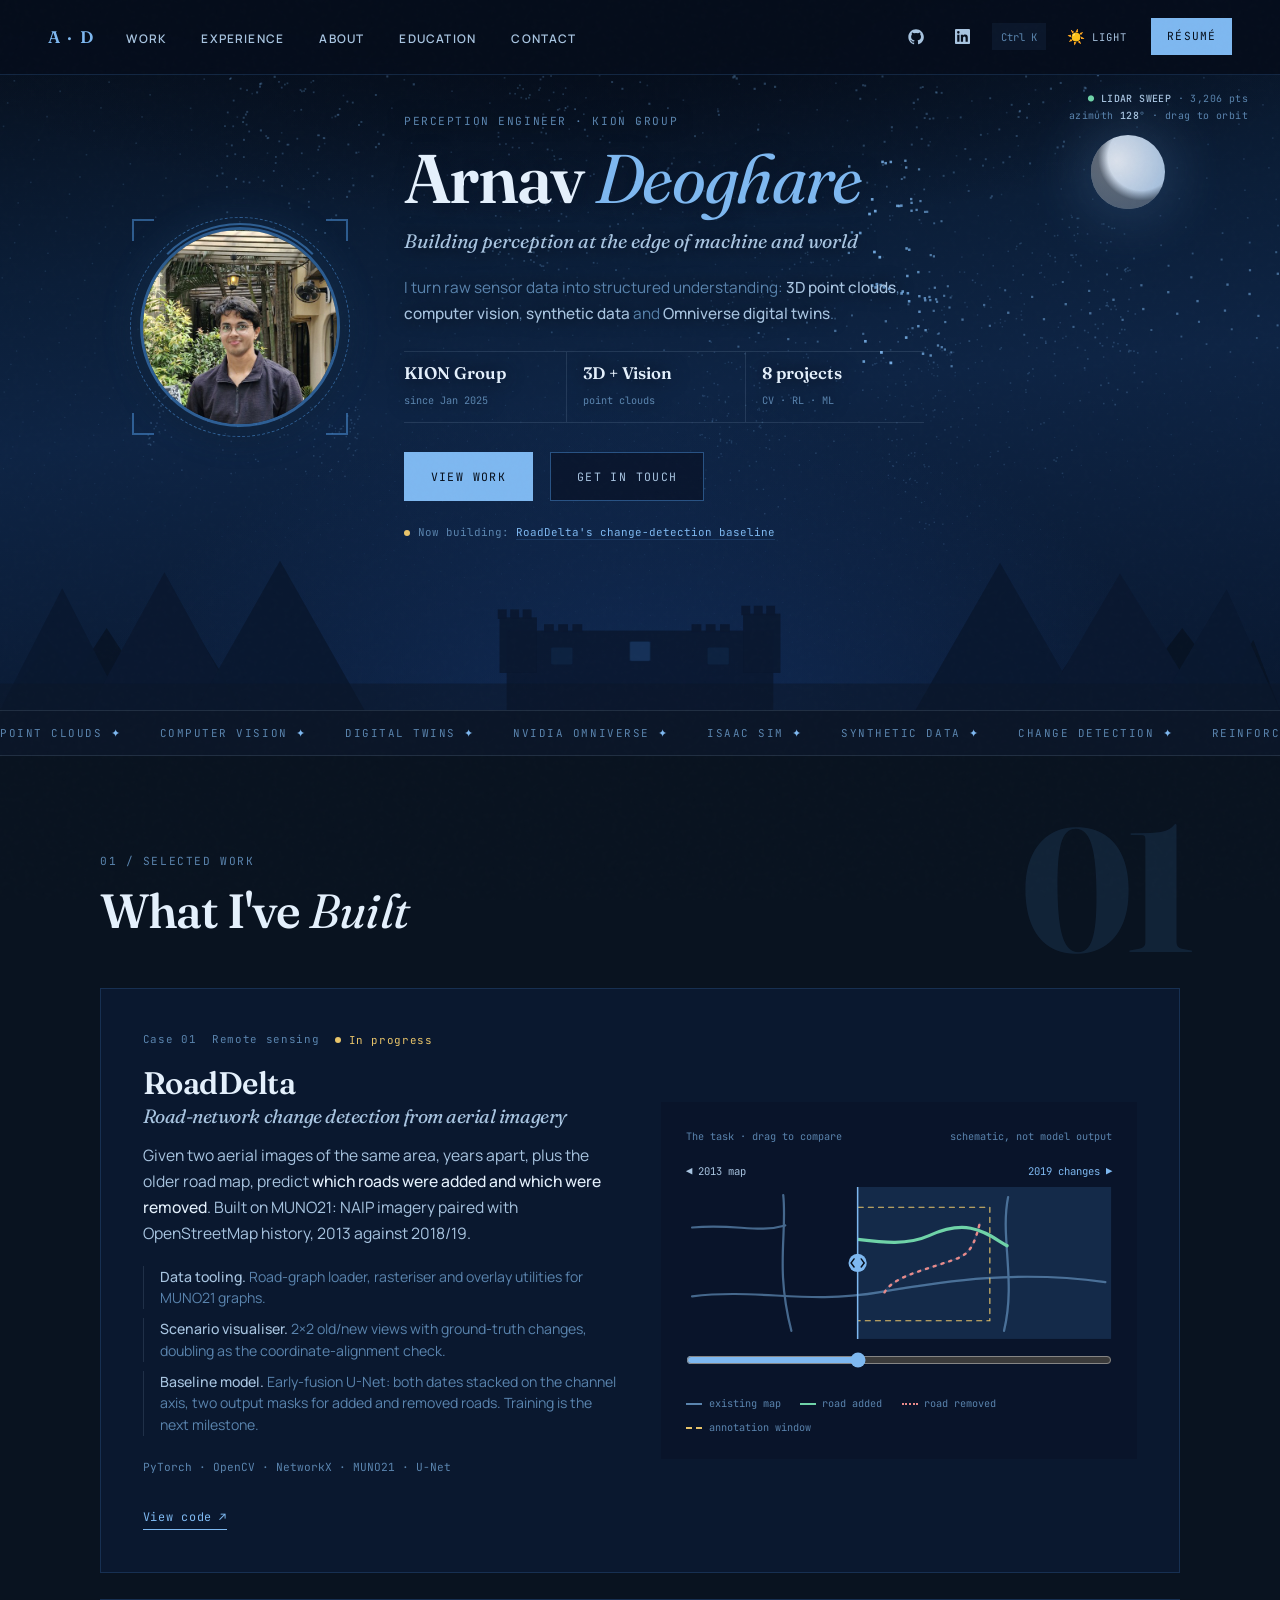
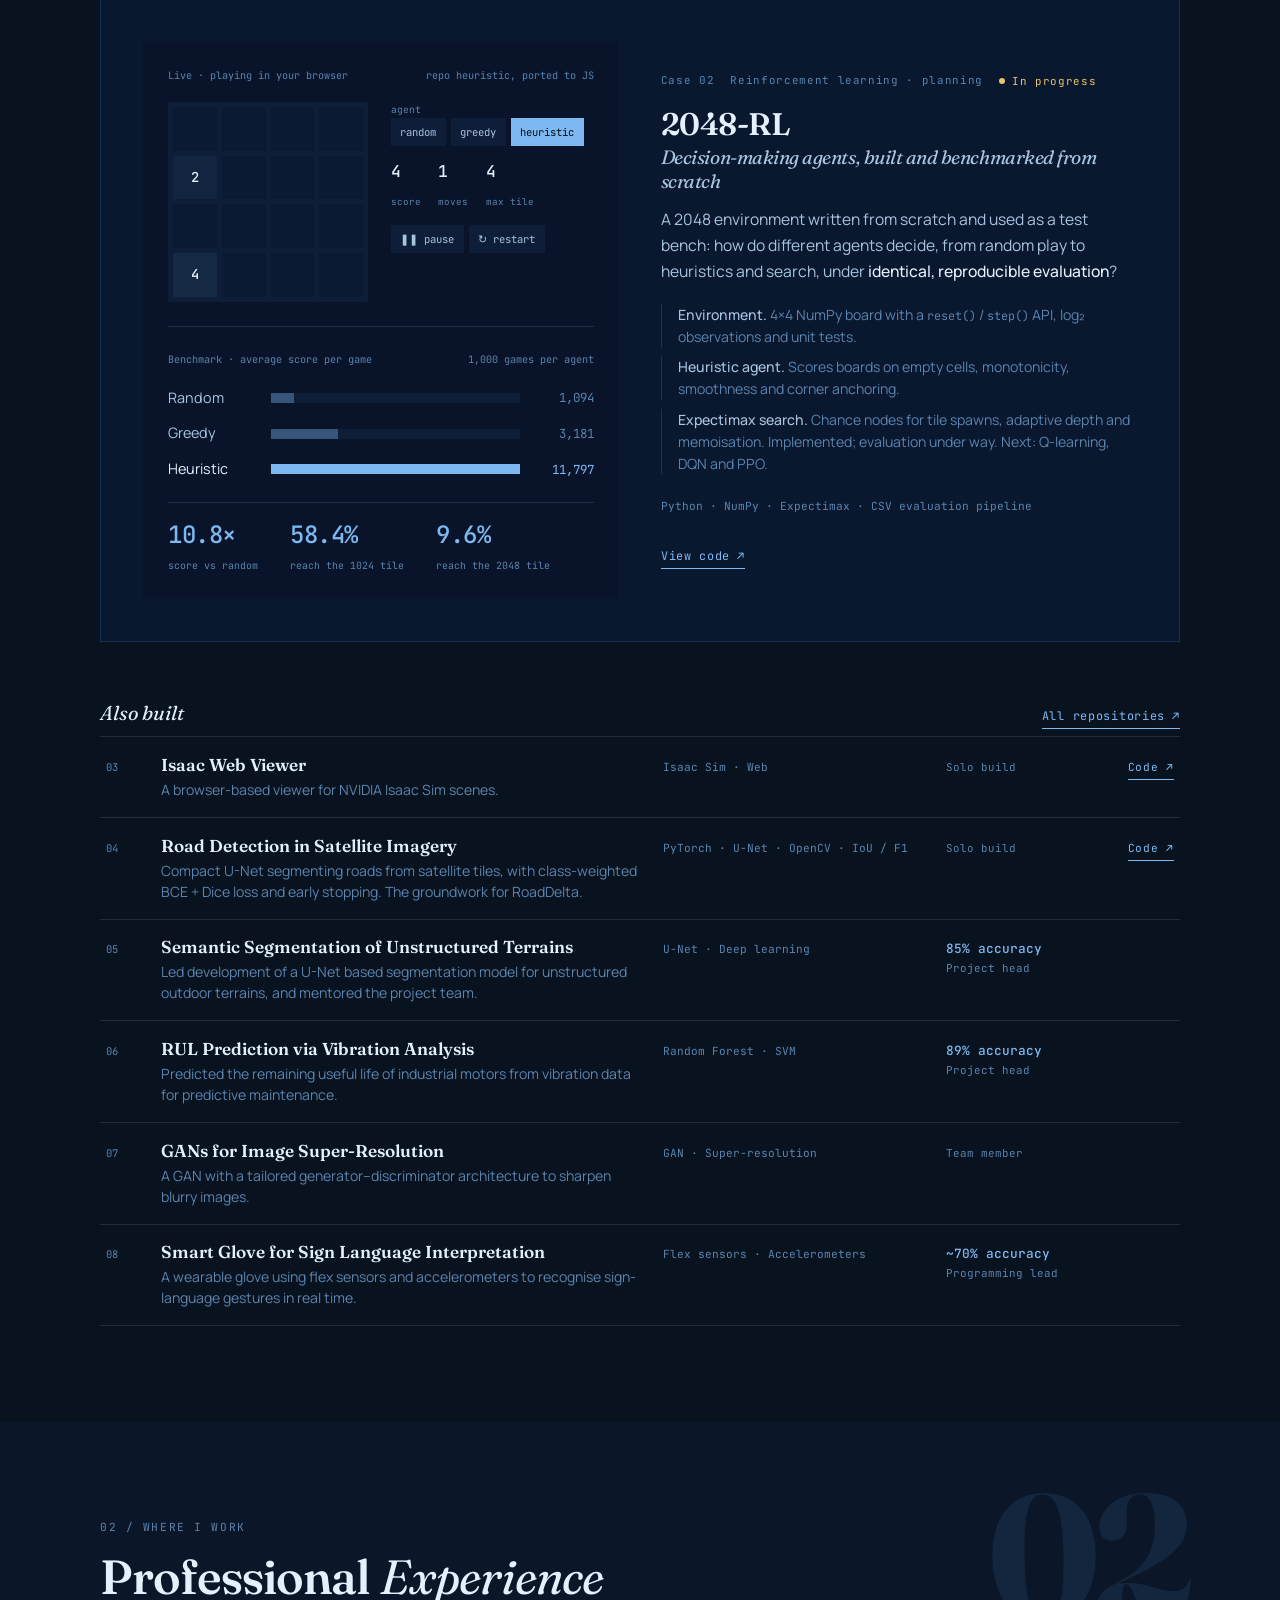
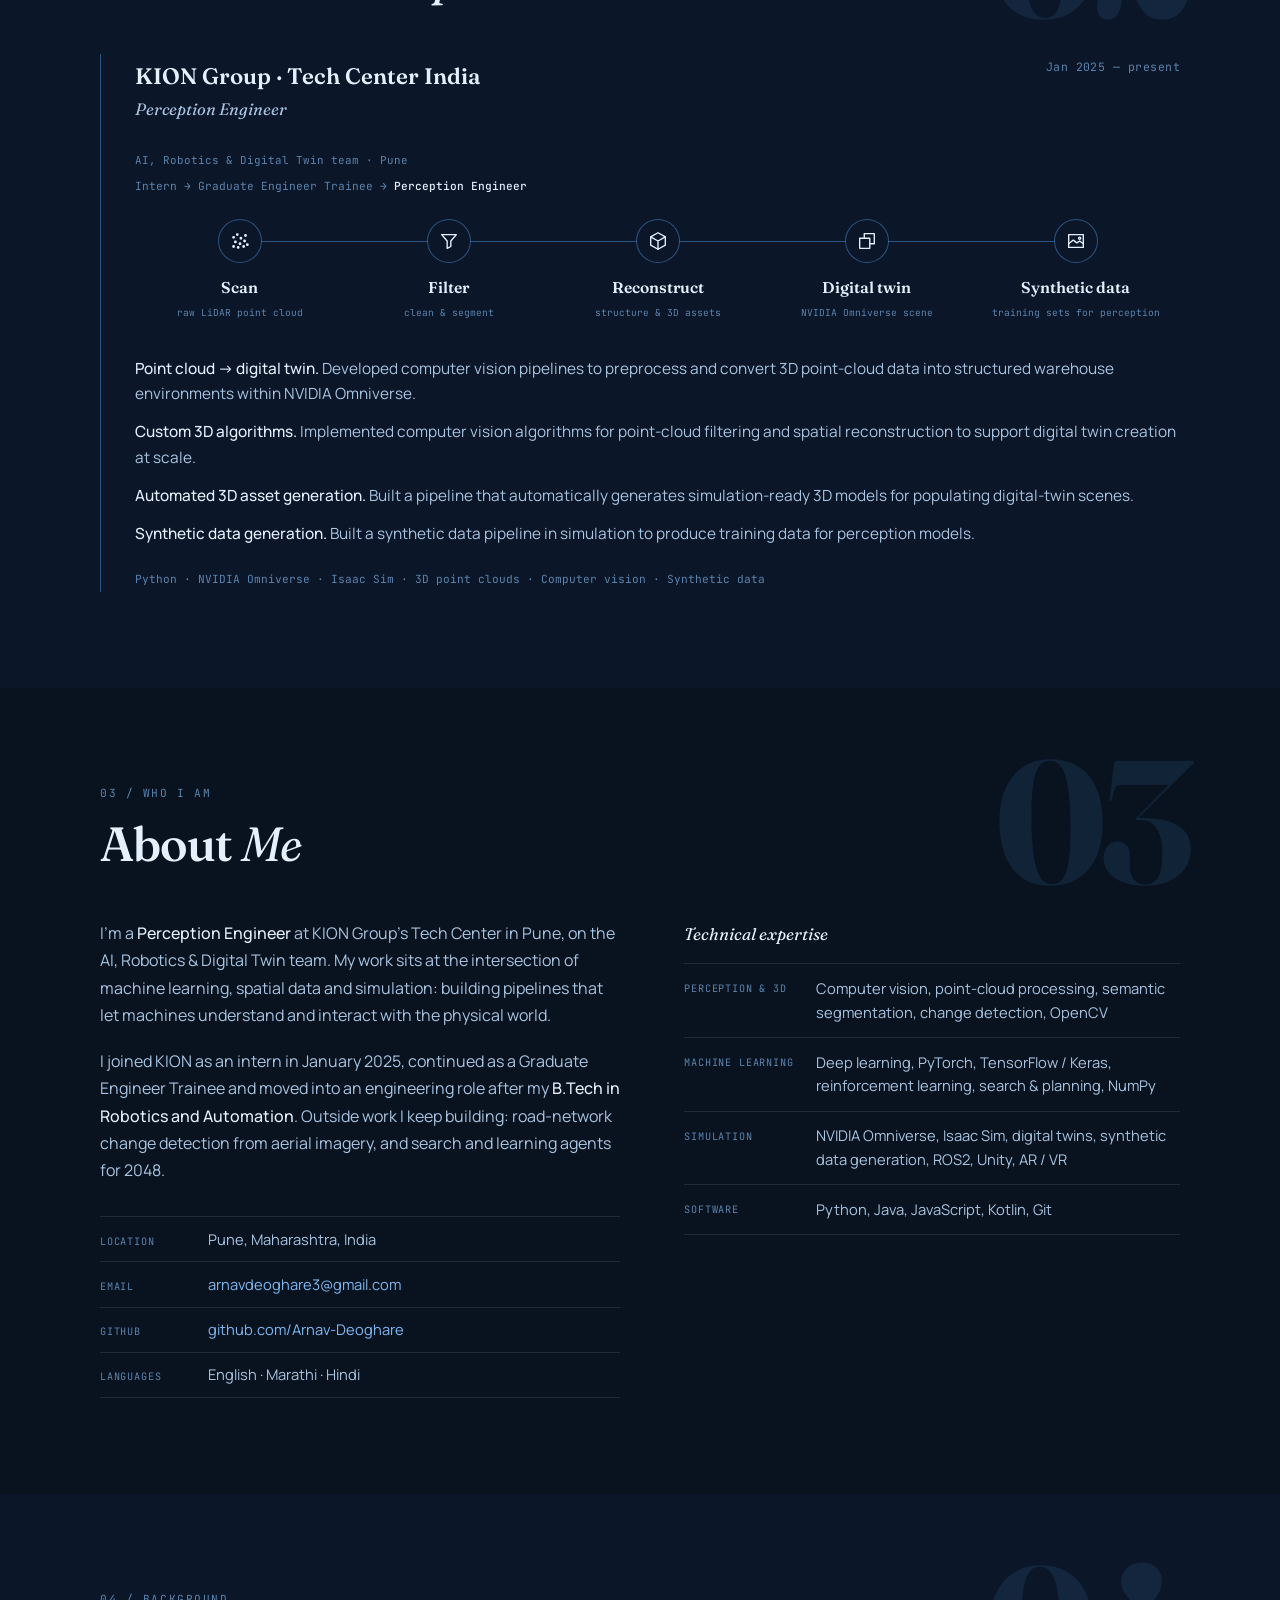
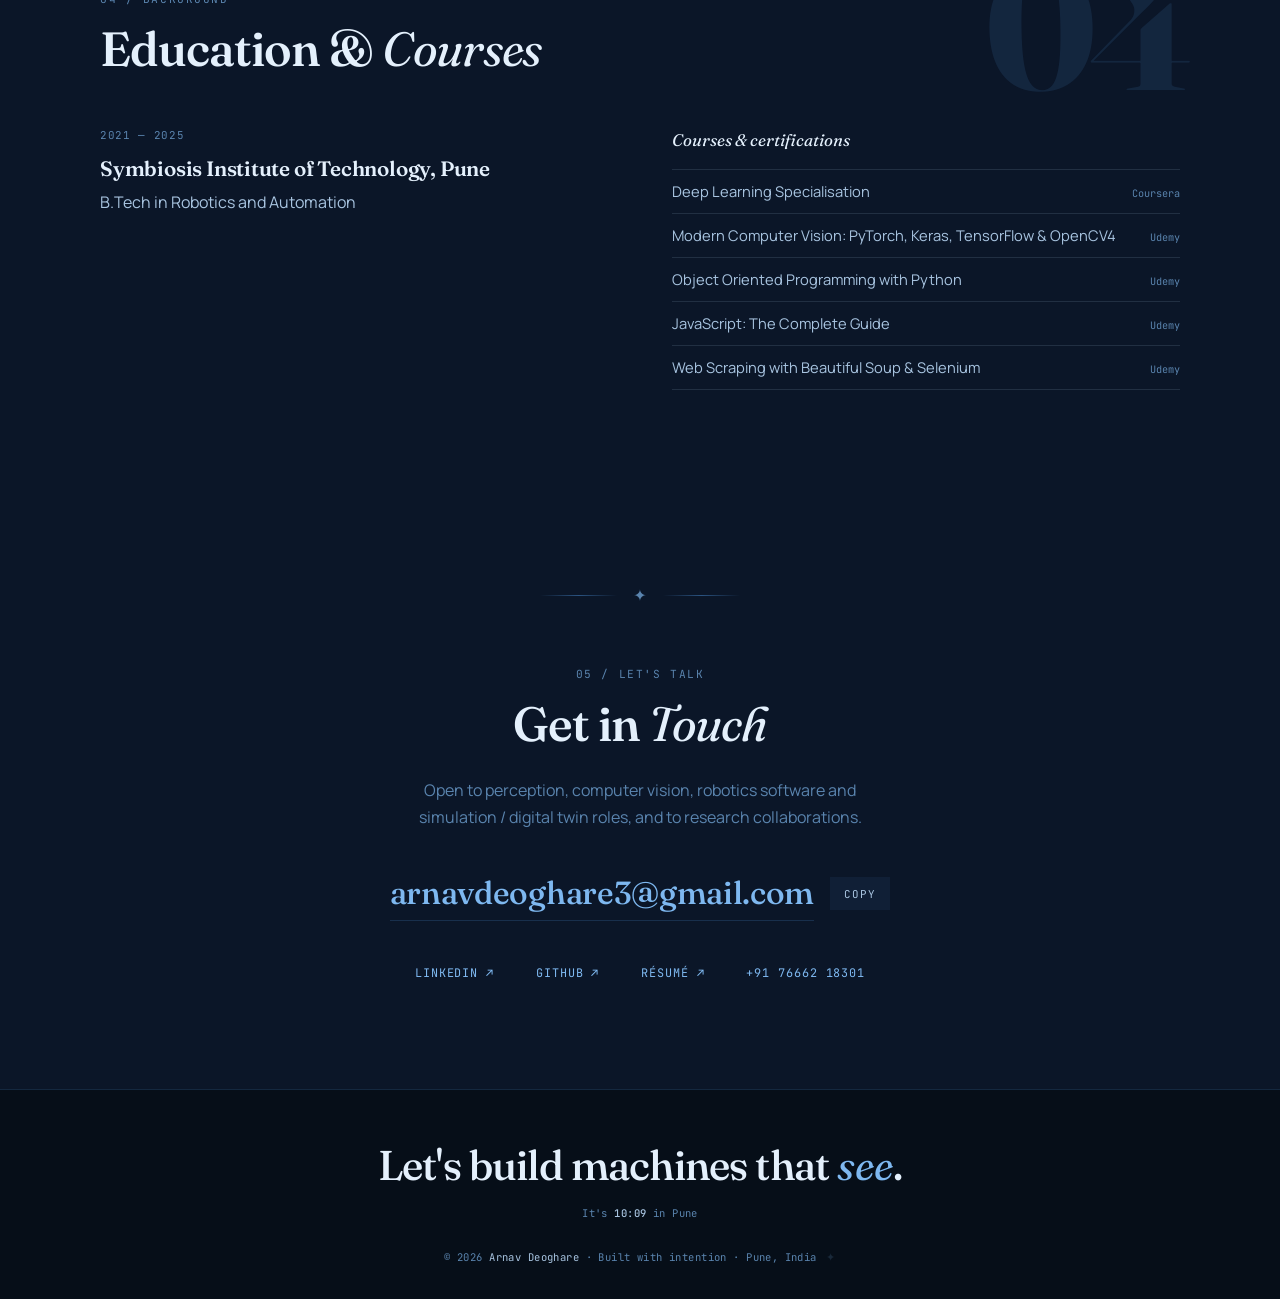
==== commit d5feb1eb: "Add more projects" ====
--- a/index.html
+++ b/index.html
@@ -3,10 +3,26 @@
 <head>
 <meta charset="UTF-8" />
 <meta name="viewport" content="width=device-width, initial-scale=1.0"/>
-<title>Arnav Deoghare — Computer Vision & Robotics</title>
+<title>Arnav Deoghare — Perception Engineer · Computer Vision &amp; Robotics</title>
+<meta name="description" content="Arnav Deoghare — Perception Engineer at KION Group. 3D point-cloud processing, computer vision, synthetic data and NVIDIA Omniverse digital twins. Projects in road-network change detection, reinforcement learning and segmentation."/>
+<meta name="author" content="Arnav Deoghare"/>
+<meta name="theme-color" content="#0b1628"/>
+<link rel="canonical" href="https://arnav-deoghare.github.io/"/>
+<meta property="og:type" content="website"/>
+<meta property="og:title" content="Arnav Deoghare — Perception Engineer"/>
+<meta property="og:description" content="3D point clouds, computer vision and digital twins. Selected work and projects."/>
+<meta property="og:url" content="https://arnav-deoghare.github.io/"/>
+<meta property="og:image" content="https://arnav-deoghare.github.io/Photo.jpg"/>
+<meta name="twitter:card" content="summary"/>
+<link rel="icon" href="data:image/svg+xml,%3Csvg xmlns='http://www.w3.org/2000/svg' viewBox='0 0 64 64'%3E%3Crect width='64' height='64' fill='%230b1628'/%3E%3Crect x='4' y='4' width='56' height='56' fill='none' stroke='%237eb8f0' stroke-width='2'/%3E%3Ctext x='32' y='42' text-anchor='middle' font-family='Georgia,serif' font-size='26' font-weight='700' fill='%237eb8f0'%3EAD%3C/text%3E%3C/svg%3E"/>
+<script type="application/ld+json">
+{"@context":"https://schema.org","@type":"Person","name":"Arnav Deoghare","jobTitle":"Perception Engineer","worksFor":{"@type":"Organization","name":"KION Group"},"alumniOf":{"@type":"CollegeOrUniversity","name":"Symbiosis Institute of Technology, Pune"},"url":"https://arnav-deoghare.github.io/","sameAs":["https://github.com/Arnav-Deoghare","https://www.linkedin.com/in/arnav-deoghare/"],"knowsAbout":["Computer Vision","3D Point Cloud Processing","Robotics","Digital Twins","NVIDIA Omniverse","Reinforcement Learning"]}
+</script>
 <link rel="preconnect" href="https://fonts.googleapis.com">
 <link rel="preconnect" href="https://fonts.gstatic.com" crossorigin>
-<link href="https://fonts.googleapis.com/css2?family=Playfair+Display:ital,wght@0,400;0,600;0,700;1,400&family=Crimson+Pro:ital,wght@0,300;0,400;0,500;1,300&family=IM+Fell+English:ital@0;1&display=swap" rel="stylesheet">
+<link href="https://fonts.googleapis.com/css2?family=Fraunces:ital,opsz,wght@0,9..144,300..700;1,9..144,300..700&display=swap" rel="stylesheet">
+<link href="https://fonts.googleapis.com/css2?family=Manrope:wght@400;500;600;700&display=swap" rel="stylesheet">
+<link href="https://fonts.googleapis.com/css2?family=JetBrains+Mono:wght@400;500&display=swap" rel="stylesheet">
 <style>
 
 /* ═══════════════════════════════════════════
@@ -118,7 +134,7 @@
 body {
   background-color: var(--bg);
   color: var(--text-body);
-  font-family: 'Crimson Pro', Georgia, serif;
+  font-family: var(--body);
   font-size: 18px; line-height: 1.7; overflow-x: hidden;
   transition: background-color 0.4s ease, color 0.4s ease;
 }
@@ -145,7 +161,7 @@
 .theme-toggle:hover { border-color: var(--accent-pale); background: var(--accent-glow); }
 .theme-icon { font-size: 0.9rem; line-height: 1; }
 .theme-label {
-  font-family: 'Crimson Pro', serif; font-size: 0.72rem;
+  font-family: var(--body); font-size: 0.72rem;
   letter-spacing: 0.16em; text-transform: uppercase;
   color: var(--text-muted); transition: color 0.3s;
 }
@@ -163,7 +179,7 @@
 }
 .nav-left { display: flex; align-items: center; gap: 2rem; }
 .nav-brand {
-  font-family: 'Playfair Display', serif; font-size: 1.05rem;
+  font-family: var(--display); font-size: 1.05rem;
   letter-spacing: 0.14em; color: var(--accent-pale);
   text-decoration: none; text-transform: uppercase;
 }
@@ -247,14 +263,14 @@
   opacity: 0; animation: fadeUp 1s ease 0.2s forwards;
 }
 .hero-name {
-  font-family: 'Playfair Display', serif;
+  font-family: var(--display);
   font-size: clamp(2.8rem, 7vw, 5.2rem); font-weight: 700;
   line-height: 1.05; color: var(--text-head); margin-bottom: 0.9rem;
   opacity: 0; animation: fadeUp 1s ease 0.45s forwards; transition: color 0.4s;
 }
 .hero-name em { font-style: italic; color: var(--accent-pale); }
 .hero-title {
-  font-family: 'IM Fell English', serif; font-style: italic;
+  font-family: var(--display); font-style: italic;
   font-size: clamp(1rem, 2.2vw, 1.3rem); color: var(--text-body);
   margin-bottom: 1.8rem;
   opacity: 0; animation: fadeUp 1s ease 0.65s forwards; transition: color 0.4s;
@@ -273,7 +289,7 @@
    BUTTONS
 ═══════════════════════════════════════════ */
 .btn {
-  font-family: 'Crimson Pro', serif; font-size: 0.82rem;
+  font-family: var(--body); font-size: 0.82rem;
   letter-spacing: 0.22em; text-transform: uppercase; text-decoration: none;
   padding: 0.78rem 2rem; border: 1px solid; transition: all 0.35s ease;
   position: relative; overflow: hidden;
@@ -312,7 +328,7 @@
   color: var(--accent-pale); margin-bottom: 0.7rem; display: block;
 }
 .section-title {
-  font-family: 'Playfair Display', serif;
+  font-family: var(--display);
   font-size: clamp(1.9rem, 4vw, 2.75rem); font-weight: 600;
   color: var(--text-head); margin-bottom: 1rem; line-height: 1.2; transition: color 0.4s;
 }
@@ -330,7 +346,7 @@
   color: var(--accent-pale); min-width: 80px;
 }
 .skills-block h3 {
-  font-family: 'Playfair Display', serif; font-size: 1.05rem; color: var(--text-head);
+  font-family: var(--display); font-size: 1.05rem; color: var(--text-head);
   margin-bottom: 1.1rem; font-weight: 400; font-style: italic; transition: color 0.4s;
 }
 .skill-tags { display: flex; flex-wrap: wrap; gap: 0.55rem; margin-bottom: 2rem; }
@@ -351,12 +367,12 @@
 }
 .exp-card:hover { border-color: var(--border-hover); }
 .exp-header { display: flex; align-items: flex-start; justify-content: space-between; flex-wrap: wrap; gap: 1rem; margin-bottom: 0.5rem; }
-.exp-company { font-family: 'Playfair Display', serif; font-size: 1.4rem; color: var(--text-head); font-weight: 600; transition: color 0.4s; }
+.exp-company { font-family: var(--display); font-size: 1.4rem; color: var(--text-head); font-weight: 600; transition: color 0.4s; }
 .exp-period {
   font-size: 0.8rem; letter-spacing: 0.14em; color: var(--accent-pale);
   padding: 0.3rem 0.8rem; border: 1px solid var(--tag-border); white-space: nowrap;
 }
-.exp-role { font-family: 'IM Fell English', serif; font-style: italic; color: var(--accent-pale); margin-bottom: 1.2rem; }
+.exp-role { font-family: var(--display); font-style: italic; color: var(--accent-pale); margin-bottom: 1.2rem; }
 .exp-list { list-style: none; display: flex; flex-direction: column; gap: 0.6rem; }
 .exp-list li { font-size: 0.95rem; color: var(--text-body); padding-left: 1.4rem; position: relative; line-height: 1.65; transition: color 0.4s; }
 .exp-list li::before { content: '◆'; position: absolute; left: 0; font-size: 0.42rem; color: var(--accent-pale); top: 0.6em; }
@@ -376,15 +392,15 @@
 .project-card:hover { border-color: var(--border-hover); transform: translateY(-4px); box-shadow: 0 12px 40px rgba(0,30,80,0.25); }
 .project-card:hover::before { opacity: 1; }
 .project-number {
-  font-family: 'Playfair Display', serif; font-size: 2.8rem; font-weight: 700; line-height: 1;
+  font-family: var(--display); font-size: 2.8rem; font-weight: 700; line-height: 1;
   color: var(--num-col); margin-bottom: 0.8rem; transition: color 0.4s;
 }
 .project-card:hover .project-number { color: var(--num-hover); }
-.project-title { font-family: 'Playfair Display', serif; font-size: 1.1rem; color: var(--text-head); margin-bottom: 0.75rem; line-height: 1.3; font-weight: 600; transition: color 0.4s; }
+.project-title { font-family: var(--display); font-size: 1.1rem; color: var(--text-head); margin-bottom: 0.75rem; line-height: 1.3; font-weight: 600; transition: color 0.4s; }
 .project-desc { font-size: 0.9rem; color: var(--text-muted); margin-bottom: 1.2rem; line-height: 1.65; transition: color 0.4s; }
 .project-meta { display: flex; align-items: center; gap: 0.75rem; flex-wrap: wrap; }
 .project-role { font-size: 0.7rem; letter-spacing: 0.14em; text-transform: uppercase; color: var(--accent-pale); padding: 0.22rem 0.65rem; border: 1px solid var(--tag-border); }
-.project-acc { font-size: 0.85rem; color: var(--accent-pale); font-family: 'Playfair Display', serif; font-style: italic; }
+.project-acc { font-size: 0.85rem; color: var(--accent-pale); font-family: var(--display); font-style: italic; }
 
 /* ── EDUCATION ── */
 #education { background: var(--bg); }
@@ -400,7 +416,7 @@
   background: var(--bg); border-radius: 50%; transition: background 0.4s;
 }
 .edu-year { font-size: 0.73rem; letter-spacing: 0.2em; color: var(--accent-pale); text-transform: uppercase; margin-bottom: 0.25rem; }
-.edu-school { font-family: 'Playfair Display', serif; font-size: 1.22rem; color: var(--text-head); margin-bottom: 0.2rem; transition: color 0.4s; }
+.edu-school { font-family: var(--display); font-size: 1.22rem; color: var(--text-head); margin-bottom: 0.2rem; transition: color 0.4s; }
 .edu-detail { font-size: 0.9rem; color: var(--text-muted); transition: color 0.4s; }
 .edu-detail strong { color: var(--accent-pale); }
 
@@ -415,7 +431,7 @@
 .cert-item:hover { border-color: var(--border-hover); }
 .cert-name { font-size: 0.88rem; color: var(--text-body); line-height: 1.4; transition: color 0.4s; }
 .cert-source { font-size: 0.7rem; letter-spacing: 0.12em; color: var(--accent-pale); text-transform: uppercase; margin-top: 0.2rem; }
-.cert-hours { font-family: 'Playfair Display', serif; font-size: 1.05rem; color: var(--accent-pale); white-space: nowrap; font-style: italic; }
+.cert-hours { font-family: var(--display); font-size: 1.05rem; color: var(--accent-pale); white-space: nowrap; font-style: italic; }
 
 /* ── CONTACT ── */
 #contact { background: var(--bg); text-align: center; }
@@ -466,39 +482,509 @@
 @media (max-width: 480px) {
   .nav-links { display: none; }
 }
+
+/* ═══════════════════════════════════════════
+   2026 REFRESH v2 — layered on top of the original theme
+   Type: Playfair (headings) · Crimson Pro (body) · JetBrains Mono (data)
+   Accent blue is reserved for things you can click and key numbers.
+═══════════════════════════════════════════ */
+:root { --mono: 'JetBrains Mono', ui-monospace, 'SF Mono', Menlo, Consolas, monospace; }
+[data-theme="dark"]  { --ok: #6fd3a8; --warn: #e8c46a; --del: #e88a8a; --cloud-rgb: 126,184,240; --cloud-alpha: 0.75; --rule: rgba(168,196,224,0.14); --line: #a8c4e0; }
+
+/* LIGHT MODE — paper and navy ink */
+[data-theme="light"] {
+  --accent: #1a4f8f; --accent-dim: #123a6b; --accent-pale: #1a4f8f; --accent-glow: rgba(26,79,143,0.09);
+  --gold: #1a4f8f; --gold-pale: #1a4f8f; --moss: #1a4f8f; --moss-deep: #123a6b; --moss-pale: #1a4f8f;
+  --bg: #f6f3ec; --bg-alt: #efebe1; --bg-card: #fbf9f4; --bg-card2: #f1ede3;
+  --border: rgba(16,32,58,0.16); --border-hover: rgba(16,32,58,0.5);
+  --text-head: #0c1a30; --text-body: #22324d; --text-muted: #56637a;
+  --nav-bg: rgba(246,243,236,0.96);
+  --hero-top: rgba(246,243,236,0); --hero-bot: rgba(26,79,143,0.07);
+  --hero-base1: #f6f3ec; --hero-base2: #f6f3ec; --hero-base3: #f3efe6; --hero-base4: #efebe1;
+  --tree-fill: #f6f3ec; --castle-fill: #f6f3ec; --win-fill: #f6f3ec; --win-glow: #1a4f8f; --fog-fill: #efebe1;
+  --photo-ring: rgba(16,32,58,0.35); --photo-glow: rgba(16,32,58,0.12);
+  --footer-bg: #e9e4d8; --scrollbar: #e0dbcf;
+  --tag-bg: rgba(16,32,58,0.05); --tag-border: rgba(16,32,58,0.2); --tag-hover-bg: rgba(16,32,58,0.1);
+  --num-col: rgba(16,32,58,0.1); --num-hover: rgba(16,32,58,0.18);
+  --btn-primary-text: #ffffff; --btn-primary-hover-text: #ffffff;
+  --ok: #1d6b4c; --warn: #8a6410; --del: #a03434; --cloud-rgb: 16,32,58; --cloud-alpha: 0.5; --rule: rgba(16,32,58,0.13); --line: #10203a;
+}
+/* castle becomes a line drawing on paper */
+[data-theme="light"] .hero-silhouette polygon,
+[data-theme="light"] .hero-silhouette rect {
+  fill: var(--bg); stroke: var(--line); stroke-width: 1.1; opacity: 1; vector-effect: non-scaling-stroke; stroke-linejoin: round;
+}
+[data-theme="light"] .hero-silhouette .far { stroke-opacity: 0.35; }
+[data-theme="light"] .hero-silhouette .fog { display: none; }
+[data-theme="light"] .hero-silhouette .glow { fill: var(--accent); opacity: 0.25; stroke: none; }
+[data-theme="light"] .project-card:hover, [data-theme="light"] .case:hover { box-shadow: 0 10px 30px rgba(16,32,58,0.08); }
+
+::selection { background: var(--accent-dim); color: #fff; }
+a:focus-visible, button:focus-visible { outline: 2px solid var(--accent-pale); outline-offset: 3px; }
+section[id] { scroll-margin-top: 4.2rem; }
+code { font-family: var(--mono); font-size: 0.84em; }
+
+.scroll-progress {
+  position: fixed; top: 0; left: 0; height: 2px; width: 100%; z-index: 200;
+  background: var(--accent-pale); transform: scaleX(0); transform-origin: left; pointer-events: none;
+}
+
+/* ── shared type roles ── */
+.section-label, .hero-eyebrow {
+  font-family: var(--mono); font-size: 0.7rem; letter-spacing: 0.14em; color: var(--text-muted);
+}
+.section-title em { color: inherit; }
+.hero-title, .exp-role { font-family: var(--display); font-style: italic; }
+.exp-role { color: var(--text-body); }
+
+/* ── NAV ── */
+.nav-links a { letter-spacing: 0.12em; }
+.nav-links a::after { background: var(--accent-pale); }
+.nav-links a.active { color: var(--accent-pale); }
+.nav-links a.active::after { transform: scaleX(1); }
+.nav-right { display: flex; align-items: center; gap: 0.5rem; }
+.nav-icon, .theme-toggle, .nav-burger { border: none; background: none; }
+.nav-icon {
+  display: inline-flex; align-items: center; justify-content: center; width: 2.4rem; height: 2.4rem;
+  color: var(--text-body); transition: color 0.3s;
+}
+.nav-icon:hover { color: var(--accent-pale); }
+.theme-toggle { padding: 0.5rem 0.6rem; }
+.theme-toggle:hover { background: none; }
+.theme-label { font-family: var(--mono); font-size: 0.66rem; letter-spacing: 0.1em; color: var(--text-body); }
+.nav-resume {
+  font-family: var(--mono); font-size: 0.7rem; letter-spacing: 0.1em; text-transform: uppercase; text-decoration: none;
+  color: var(--btn-primary-text); background: var(--accent-pale); padding: 0.55rem 1rem; margin-left: 0.4rem; transition: background 0.3s, color 0.3s;
+}
+.nav-resume:hover { background: var(--accent-dim); color: var(--btn-primary-hover-text); }
+.nav-burger { display: none; cursor: pointer; width: 2.4rem; height: 2.4rem; color: var(--text-body); font-size: 1.05rem; line-height: 1; }
+
+/* ── HERO (shorter, so work peeks above the fold) ── */
+#cloud { position: absolute; inset: 0; width: 100%; height: 100%; z-index: 0; pointer-events: none; }
+#hero { isolation: isolate; min-height: 0; padding: 7rem 2rem 10.5rem; }
+#hero::before { z-index: -1; }
+.hero-silhouette { height: clamp(120px, 20vh, 190px); }
+.hero-inner { gap: 4rem; }
+.hero-photo-frame, .hero-photo { width: 200px; height: 200px; }
+.hero-photo-frame::after { border-top-color: var(--photo-ring); border-right-color: transparent; }
+.photo-ornament { border-color: var(--photo-ring); }
+.hero-content { text-shadow: 0 0 18px var(--bg); }
+.hero-eyebrow { margin-bottom: 0.9rem; text-transform: uppercase; }
+.hero-name { font-size: clamp(2.6rem, 6vw, 4.3rem); margin-bottom: 0.7rem; }
+.hero-title { margin-bottom: 1rem; color: var(--text-body); }
+.hero-desc { margin-bottom: 1.5rem; max-width: 520px; line-height: 1.7; }
+.hero-desc strong { color: var(--text-body); font-weight: 500; }
+.hero-facts {
+  display: flex; flex-wrap: wrap; margin: 0 0 1.8rem; max-width: 520px;
+  border-top: 1px solid var(--rule); border-bottom: 1px solid var(--rule);
+  opacity: 0; animation: fadeUp 1s ease 0.95s forwards;
+}
+.hero-fact { flex: 1 1 0; padding: 0.7rem 1rem 0.65rem 0; min-width: 0; }
+.hero-fact + .hero-fact { padding-left: 1rem; border-left: 1px solid var(--rule); }
+.hero-fact b { display: block; font-family: var(--display); font-weight: 600; font-size: 1.05rem; color: var(--text-head); line-height: 1.25; }
+.hero-fact span { font-family: var(--mono); font-size: 0.64rem; color: var(--text-muted); }
+.hero-cta { text-shadow: none; }
+#hero .btn-outline { background: var(--bg-card2); }
+.btn { font-family: var(--mono); font-size: 0.72rem; letter-spacing: 0.12em; padding: 0.85rem 1.6rem; }
+.btn-outline { border-color: var(--border-hover); }
+
+/* ── PROJECTS: two case studies, then a dense list ── */
+.case-list { display: flex; flex-direction: column; gap: 1.6rem; margin-top: 3rem; }
+.case {
+  display: grid; grid-template-columns: minmax(0, 1fr) minmax(0, 1fr); gap: 2.6rem; align-items: center;
+  border: 1px solid var(--border); background: var(--bg-card); padding: 2.6rem; position: relative; overflow: hidden;
+  transition: border-color 0.4s, box-shadow 0.4s, opacity 0.8s ease, transform 0.8s ease;
+}
+.case::before {
+  content: ''; position: absolute; inset: 0; pointer-events: none; opacity: 0; transition: opacity 0.4s;
+  background: radial-gradient(520px circle at var(--mx, 20%) var(--my, 0%), var(--accent-glow), transparent 65%);
+}
+.case:hover { border-color: var(--border-hover); box-shadow: 0 12px 40px rgba(0,30,80,0.25); }
+.case:hover::before { opacity: 1; }
+.case > * { position: relative; }
+.case.flip .case-fig { order: -1; }
+.case-head { display: flex; align-items: baseline; gap: 1rem; margin-bottom: 0.9rem; font-family: var(--mono); font-size: 0.68rem; color: var(--text-muted); letter-spacing: 0.06em; }
+.case-num { color: var(--text-muted); }
+.status { display: inline-flex; align-items: center; gap: 0.45rem; }
+.status::before { content: ''; width: 6px; height: 6px; border-radius: 50%; background: currentColor; }
+.status.live { color: var(--warn); }
+.status.live::before { animation: pulse 1.8s ease-in-out infinite; }
+.status.done { color: var(--ok); }
+@keyframes pulse { 0%,100% { opacity: 1; } 50% { opacity: 0.25; } }
+.case-title { font-family: var(--display); font-size: clamp(1.5rem, 2.6vw, 1.95rem); font-weight: 600; line-height: 1.2; color: var(--text-head); margin-bottom: 0.9rem; }
+.case-title span { display: block; font-size: 0.62em; font-weight: 400; font-style: italic; color: var(--text-body); margin-top: 0.25rem; }
+.case-desc { font-size: 1rem; color: var(--text-body); line-height: 1.65; margin-bottom: 1.2rem; }
+.case-desc strong { color: var(--text-head); font-weight: 500; }
+.case-points { list-style: none; display: flex; flex-direction: column; gap: 0.55rem; margin-bottom: 1.4rem; }
+.case-points li { font-size: 0.92rem; color: var(--text-muted); line-height: 1.55; padding-left: 1rem; border-left: 1px solid var(--rule); }
+.case-points li b { color: var(--text-body); font-weight: 500; }
+.stack { font-family: var(--mono); font-size: 0.7rem; color: var(--text-muted); line-height: 1.7; }
+.case .stack { margin-bottom: 1.5rem; }
+.text-link {
+  font-family: var(--mono); font-size: 0.74rem; letter-spacing: 0.06em; text-decoration: none; color: var(--accent-pale);
+  display: inline-flex; align-items: center; gap: 0.45rem; border-bottom: 1px solid currentColor; padding-bottom: 0.12rem; transition: gap 0.3s;
+}
+.text-link:hover { gap: 0.75rem; }
+
+.case-fig { background: var(--bg-card2); padding: 1.6rem 1.6rem 1.4rem; }
+.fig-cap { font-family: var(--mono); font-size: 0.64rem; color: var(--text-muted); margin-bottom: 1.1rem; display: flex; justify-content: space-between; gap: 1rem; flex-wrap: wrap; }
+.bar-row { display: grid; grid-template-columns: 5.6rem 1fr 3.8rem; align-items: center; gap: 0.8rem; font-size: 0.9rem; color: var(--text-body); margin-bottom: 0.7rem; }
+.bar-track { height: 10px; background: var(--tag-bg); }
+.bar-fill { height: 100%; background: var(--text-muted); opacity: 0.55; width: 0; transition: width 1.3s cubic-bezier(.2,.7,.2,1); }
+.bar-row.best { color: var(--text-head); }
+.bar-row.best .bar-fill { background: var(--accent-pale); opacity: 1; }
+.bar-val { text-align: right; font-family: var(--mono); font-size: 0.78rem; color: var(--text-muted); }
+.bar-row.best .bar-val { color: var(--accent-pale); }
+.fig-stats { display: flex; gap: 2rem; flex-wrap: wrap; margin-top: 1.3rem; padding-top: 1.1rem; border-top: 1px solid var(--rule); }
+.fig-stat b { display: block; font-family: var(--mono); font-size: 1.5rem; font-weight: 500; color: var(--accent-pale); line-height: 1.15; letter-spacing: -0.02em; }
+.fig-stat span { font-family: var(--mono); font-size: 0.62rem; color: var(--text-muted); }
+.delta-svg { width: 100%; height: auto; display: block; }
+.delta-legend { display: flex; gap: 0.4rem 1.2rem; flex-wrap: wrap; margin-top: 1rem; font-family: var(--mono); font-size: 0.64rem; color: var(--text-muted); }
+.delta-legend i { display: inline-block; width: 16px; height: 0; border-top: 2px solid; vertical-align: middle; margin-right: 0.4rem; }
+.draw { stroke-dasharray: 1; stroke-dashoffset: 1; transition: stroke-dashoffset 1.6s ease 0.5s; }
+.visible .draw { stroke-dashoffset: 0; }
+
+.built-head { display: flex; align-items: baseline; justify-content: space-between; gap: 1rem; margin: 3.4rem 0 0.4rem; }
+.built-head h3 { font-family: var(--display); font-style: italic; font-weight: 400; font-size: 1.25rem; color: var(--text-head); }
+.built-list { list-style: none; border-top: 1px solid var(--rule); }
+.built {
+  display: grid; grid-template-columns: 2rem minmax(0, 2.3fr) minmax(0, 1.25fr) 8.6rem 4.2rem; gap: 1.4rem; align-items: baseline;
+  padding: 1.05rem 0.4rem; border-bottom: 1px solid var(--rule); transition: background 0.3s, opacity 0.8s ease, transform 0.8s ease;
+}
+.built:hover { background: var(--accent-glow); }
+.built-num { font-family: var(--mono); font-size: 0.66rem; color: var(--text-muted); }
+.built h4 { font-family: var(--display); font-size: 1.04rem; font-weight: 600; color: var(--text-head); line-height: 1.3; }
+.built p { font-size: 0.9rem; color: var(--text-muted); line-height: 1.5; margin-top: 0.15rem; }
+.built-meta { font-family: var(--mono); font-size: 0.68rem; color: var(--text-muted); line-height: 1.6; }
+.built-meta b { display: block; font-weight: 500; font-size: 0.8rem; color: var(--accent-pale); }
+.built .text-link { justify-self: end; font-size: 0.7rem; }
+
+/* ── EXPERIENCE: no box, one rule ── */
+.exp-card { border: none; background: none; padding: 0.2rem 0 0.2rem 2.2rem; }
+.exp-card::before { width: 1px; background: var(--border-hover); }
+.exp-card:hover { border: none; }
+.exp-period { border: none; padding: 0; font-family: var(--mono); font-size: 0.72rem; letter-spacing: 0.04em; color: var(--text-muted); }
+.exp-team { font-family: var(--mono); font-size: 0.68rem; color: var(--text-muted); margin-bottom: 0.5rem; }
+.exp-path { font-family: var(--mono); font-size: 0.7rem; color: var(--text-muted); margin-bottom: 1.5rem; }
+.exp-path b { font-weight: 500; color: var(--text-head); }
+.exp-list { gap: 0.8rem; }
+.exp-list li { padding-left: 0; font-size: 1rem; }
+.exp-list li::before { display: none; }
+.exp-list li strong { color: var(--text-head); font-weight: 500; }
+.exp-card .stack { margin-top: 1.5rem; }
+
+/* ── ABOUT: prose + a compact skills table ── */
+.about-grid { gap: 4rem; grid-template-columns: 1.05fr 1fr; }
+.info-items { gap: 0; border-top: 1px solid var(--rule); }
+.info-item { padding: 0.6rem 0; border-bottom: 1px solid var(--rule); font-size: 0.94rem; color: var(--text-body); }
+.info-item span:first-child { font-family: var(--mono); font-size: 0.64rem; letter-spacing: 0.08em; color: var(--text-muted); min-width: 92px; }
+.info-item a { color: var(--accent-pale); text-decoration: none; border-bottom: 1px solid transparent; transition: border-color 0.3s; }
+.info-item a:hover { border-color: currentColor; }
+.skills-table { width: 100%; border-collapse: collapse; }
+.skills-table caption { text-align: left; font-family: var(--display); font-style: italic; font-size: 1.05rem; color: var(--text-head); padding-bottom: 0.9rem; }
+.skills-table th, .skills-table td { text-align: left; vertical-align: top; padding: 0.8rem 0; border-top: 1px solid var(--rule); }
+.skills-table tr:last-child th, .skills-table tr:last-child td { border-bottom: 1px solid var(--rule); }
+.skills-table th { font-family: var(--mono); font-weight: 400; font-size: 0.64rem; letter-spacing: 0.08em; text-transform: uppercase; color: var(--text-muted); width: 8.2rem; padding-top: 1rem; padding-right: 1rem; }
+.skills-table td { font-size: 0.96rem; color: var(--text-body); line-height: 1.6; }
+
+/* ── EDUCATION + COURSES ── */
+#certifications { background: none; }
+.edu-grid { display: grid; grid-template-columns: 1fr 1fr; gap: 4rem; margin-top: 3rem; }
+.edu-timeline { margin-top: 0; padding-left: 0; }
+.edu-timeline::before { display: none; }
+.edu-item { padding-left: 0; padding-bottom: 0; }
+.edu-item::before { display: none; }
+.edu-year { font-family: var(--mono); font-size: 0.68rem; letter-spacing: 0.06em; color: var(--text-muted); margin-bottom: 0.4rem; }
+.edu-school { font-size: 1.3rem; font-weight: 600; }
+.edu-detail { font-size: 1rem; color: var(--text-body); }
+.sub-head { font-family: var(--display); font-style: italic; font-weight: 400; font-size: 1.05rem; color: var(--text-head); margin-bottom: 0.9rem; }
+.course-list { list-style: none; border-top: 1px solid var(--rule); }
+.course-list li { display: flex; justify-content: space-between; align-items: baseline; gap: 1.2rem; padding: 0.7rem 0; border-bottom: 1px solid var(--rule); font-size: 0.96rem; color: var(--text-body); line-height: 1.4; }
+.course-list span { font-family: var(--mono); font-size: 0.64rem; color: var(--text-muted); white-space: nowrap; }
+
+/* ── CONTACT ── */
+.divider-ornament { color: var(--text-muted); }
+.divider-line { background: linear-gradient(to right, transparent, var(--border-hover), transparent); }
+.contact-intro { margin-bottom: 2.2rem; }
+.contact-email { display: flex; align-items: center; justify-content: center; gap: 1rem; flex-wrap: wrap; margin-bottom: 2rem; }
+.contact-email a { font-family: var(--display); font-size: clamp(1.25rem, 3.4vw, 2rem); color: var(--accent-pale); text-decoration: none; border-bottom: 1px solid var(--border); transition: border-color 0.3s; overflow-wrap: anywhere; }
+.contact-email a:hover { border-color: currentColor; }
+.copy-btn { font-family: var(--mono); font-size: 0.68rem; letter-spacing: 0.08em; text-transform: uppercase; color: var(--text-body); background: var(--tag-bg); border: none; padding: 0.6rem 0.9rem; cursor: pointer; transition: background 0.3s, color 0.3s; }
+.copy-btn:hover { background: var(--tag-hover-bg); color: var(--text-head); }
+.contact-links { gap: 0.4rem 2.2rem; margin-bottom: 0; }
+.contact-link { border: none; padding: 0.6rem 0.2rem; font-family: var(--mono); font-size: 0.74rem; letter-spacing: 0.08em; color: var(--accent-pale); }
+.contact-link:hover { background: none; border: none; text-decoration: underline; text-underline-offset: 5px; }
+
+/* ── FOOTER ── */
+footer p { font-family: var(--mono); font-size: 0.66rem; letter-spacing: 0.04em; }
+footer em { color: var(--text-body); }
+.footer-door { color: var(--text-muted); opacity: 0.22; text-decoration: none; margin-left: 0.6rem; transition: opacity 0.4s, color 0.4s; }
+.footer-door:hover, .footer-door:focus-visible { opacity: 1; color: var(--accent-pale); }
+.to-top {
+  position: fixed; right: 1.4rem; bottom: 1.4rem; z-index: 90; width: 2.75rem; height: 2.75rem;
+  border: none; background: var(--nav-bg); color: var(--accent-pale); cursor: pointer; font-size: 1rem; box-shadow: 0 0 0 1px var(--border);
+  opacity: 0; pointer-events: none; transform: translateY(8px); transition: all 0.35s;
+}
+.to-top.show { opacity: 1; pointer-events: auto; transform: translateY(0); }
+
+/* ── RESPONSIVE ── */
+@media (max-width: 980px) {
+  .case, .case.flip { grid-template-columns: 1fr; gap: 1.8rem; padding: 2rem; }
+  .case.flip .case-fig { order: 0; }
+  .built { grid-template-columns: 2rem minmax(0, 1fr) 8rem; }
+  .built .stack { grid-column: 2; grid-row: 2; }
+  .built .text-link { grid-column: 3; grid-row: 2; }
+}
+@media (max-width: 860px) {
+  #hero { padding: 6.5rem 1.4rem 9rem; }
+  .hero-inner { gap: 2.2rem; }
+  .hero-facts { margin-left: auto; margin-right: auto; text-align: left; }
+  .nav-burger { display: inline-block; }
+  .nav-links {
+    display: none; position: absolute; top: 100%; left: 0; right: 0; flex-direction: column; gap: 0;
+    background: var(--nav-bg); border-bottom: 1px solid var(--border); padding: 0.4rem 1.5rem 1rem;
+  }
+  .nav-links.open { display: flex; }
+  .nav-links a { display: block; padding: 0.95rem 0; font-size: 0.86rem; }
+  .nav-links a::after { display: none; }
+  .nav-icon, .nav-burger, .theme-toggle { min-width: 44px; min-height: 44px; justify-content: center; }
+  .nav-resume { padding: 0.8rem 0.9rem; }
+  .theme-label { display: none; }
+  .about-grid, .edu-grid { grid-template-columns: 1fr; gap: 2.6rem; }
+  .contact-link { padding: 0.9rem 0.4rem; }
+  .copy-btn { padding: 0.85rem 1rem; }
+}
+@media (max-width: 680px) {
+  nav { padding: 0.6rem 1rem; }
+  .hero-photo-frame, .hero-photo { width: 150px; height: 150px; }
+  .hero-fact { padding-right: 0.5rem; }
+  .hero-fact + .hero-fact { padding-left: 0.7rem; }
+  .hero-fact b { font-size: 0.92rem; }
+  .hero-fact span { font-size: 0.56rem; }
+  .case, .case.flip { padding: 1.5rem; }
+  .case-fig { padding: 1.1rem; }
+  .bar-row { grid-template-columns: 4.8rem 1fr 3.4rem; gap: 0.6rem; }
+  .built { grid-template-columns: minmax(0, 1fr) auto; gap: 0.5rem 1rem; padding: 1.1rem 0; }
+  .built-num { display: none; }
+  .built-main { grid-column: 1 / -1; }
+  .built .stack { grid-column: 1 / -1; grid-row: auto; }
+  .built-meta { grid-column: 1; }
+  .built-meta b { display: inline; margin-right: 0.6rem; }
+  .built .text-link { grid-column: 2; grid-row: auto; padding: 0.5rem 0; }
+  .skills-table th { width: 6.4rem; }
+  .exp-card { padding-left: 1.3rem; }
+}
+@media (max-width: 480px) { .nav-links { display: none; } .nav-links.open { display: flex; } .nav-icon { display: none; } }
+
+@media (prefers-reduced-motion: reduce) {
+  html { scroll-behavior: auto; }
+  *, *::before, *::after { animation-duration: 0.01ms !important; animation-iteration-count: 1 !important; transition-duration: 0.01ms !important; }
+  .reveal { opacity: 1; transform: none; }
+}
+@media print {
+  nav, #cloud, .hero-silhouette, .to-top, .scroll-progress, body::before { display: none !important; }
+  .reveal { opacity: 1 !important; transform: none !important; }
+}
+
+/* ═══════════════════════════════════════════
+   v3 — Fraunces + Manrope, interactive layer
+═══════════════════════════════════════════ */
+:root {
+  --display: 'Fraunces', 'Playfair Display', Georgia, serif;
+  --body: 'Manrope', system-ui, -apple-system, 'Segoe UI', Roboto, sans-serif;
+}
+body { font-size: 16.5px; line-height: 1.7; font-variant-numeric: lining-nums; }
+.hero-name { font-weight: 600; letter-spacing: -0.025em; line-height: 1; }
+.hero-name em { font-weight: 400; letter-spacing: -0.02em; }
+.section-title { font-weight: 560; letter-spacing: -0.02em; font-size: clamp(2rem, 4.4vw, 3rem); }
+.section-title em, .case-title span { font-weight: 400; }
+.case-title { letter-spacing: -0.015em; }
+.hero-title { font-size: clamp(1.02rem, 2vw, 1.22rem); }
+.nav-links a { font-size: 0.74rem; font-weight: 600; letter-spacing: 0.1em; }
+.nav-brand { font-weight: 600; letter-spacing: 0.1em; }
+.about-text p { font-size: 1rem; }
+.case-desc { font-size: 0.98rem; }
+.case-points li, .built p { font-size: 0.88rem; }
+.exp-list li { font-size: 0.96rem; }
+.skills-table td, .course-list li, .info-item { font-size: 0.92rem; }
+.hero-desc { font-size: 0.96rem; }
+.contact-email a { font-weight: 500; letter-spacing: -0.01em; }
+.edu-school { letter-spacing: -0.01em; }
+.built h4 { font-size: 1.08rem; }
+
+/* nav extras */
+.nav-k {
+  font-family: var(--mono); font-size: 0.66rem; color: var(--text-muted); background: var(--tag-bg); border: none; cursor: pointer;
+  padding: 0.4rem 0.55rem; margin: 0 0.2rem; transition: color 0.3s, background 0.3s;
+}
+.nav-k:hover { color: var(--text-head); background: var(--tag-hover-bg); }
+.nav-links .m-only { display: none; }
+
+/* ghost numerals behind section heads */
+.sec-head { position: relative; }
+.ghost {
+  position: absolute; right: -0.5rem; top: -3.2rem; font-family: var(--display); font-weight: 700; font-size: clamp(6rem, 15vw, 11rem);
+  line-height: 1; color: var(--num-col); letter-spacing: -0.04em; pointer-events: none; user-select: none; z-index: 0;
+}
+#contact .ghost { display: none; }
+.sec-head > :not(.ghost) { position: relative; z-index: 1; }
+
+/* hero: sky, HUD, now-chip */
+.sky-body {
+  position: absolute; top: 19%; right: 9%; width: 74px; height: 74px; border-radius: 50%; z-index: 0; pointer-events: none;
+  background: radial-gradient(circle at 35% 35%, #f2f7ff, #b9d2ee 70%);
+  box-shadow: 0 0 60px 10px rgba(126,184,240,0.22); opacity: 0.9;
+  transition: transform 1.2s cubic-bezier(.3,.8,.3,1), background 0.6s, box-shadow 0.6s;
+}
+.sky-body::after { content: ''; position: absolute; inset: 0; border-radius: 50%; background: radial-gradient(circle at 68% 30%, transparent 0 46%, rgba(6,14,26,0.55) 60%); }
+[data-theme="light"] .sky-body {
+  background: var(--bg); box-shadow: 0 0 0 1.2px var(--line), 0 0 0 11px var(--bg), 0 0 0 12px rgba(16,32,58,0.25), 0 0 0 23px var(--bg), 0 0 0 24px rgba(16,32,58,0.1);
+  transform: translateY(-14px) scale(0.82);
+}
+[data-theme="light"] .sky-body::after { display: none; }
+.hud {
+  position: absolute; top: 5.6rem; right: 2rem; z-index: 2; font-family: var(--mono); font-size: 0.62rem; color: var(--text-muted);
+  text-align: right; line-height: 1.8; pointer-events: none; letter-spacing: 0.04em;
+}
+.hud b { font-weight: 500; color: var(--text-body); }
+.hud i { font-style: normal; color: var(--ok); }
+#hero.dragging { cursor: grabbing; user-select: none; }
+.now-chip { margin-top: 1.4rem; font-family: var(--mono); font-size: 0.68rem; color: var(--text-muted); text-shadow: none; opacity: 0; animation: fadeUp 1s ease 1.25s forwards; }
+.now-chip .status { margin-right: 0.5rem; }
+.now-chip a { color: var(--accent-pale); text-decoration: none; border-bottom: 1px solid var(--border); }
+
+/* ticker */
+.ticker { overflow: hidden; border-top: 1px solid var(--rule); border-bottom: 1px solid var(--rule); background: var(--bg); padding: 0.8rem 0; }
+.ticker-track { display: flex; width: max-content; animation: ticker 48s linear infinite; }
+.ticker:hover .ticker-track { animation-play-state: paused; }
+.ticker span { font-family: var(--mono); font-size: 0.68rem; letter-spacing: 0.14em; text-transform: uppercase; color: var(--text-muted); white-space: nowrap; padding-right: 2.4rem; }
+.ticker span b { font-weight: 400; color: var(--accent-pale); padding-right: 2.4rem; }
+@keyframes ticker { to { transform: translateX(-50%); } }
+
+/* RoadDelta before/after slider */
+.delta-wrap { position: relative; touch-action: pan-y; cursor: ew-resize; }
+.delta-years { display: flex; justify-content: space-between; font-family: var(--mono); font-size: 0.66rem; color: var(--text-body); margin-bottom: 0.4rem; }
+.delta-years span:last-child { color: var(--accent-pale); }
+.delta-range { width: 100%; margin-top: 0.6rem; accent-color: var(--accent-pale); cursor: ew-resize; height: 1.4rem; }
+.delta-hint { font-family: var(--mono); font-size: 0.6rem; color: var(--text-muted); text-align: center; margin-top: 0.1rem; }
+
+/* 2048 live board */
+.g-panel { display: grid; grid-template-columns: auto minmax(0, 1fr); gap: 1.4rem; align-items: start; margin-bottom: 1.5rem; padding-bottom: 1.5rem; border-bottom: 1px solid var(--rule); }
+.g-board { position: relative; display: grid; grid-template-columns: repeat(4, 1fr); grid-template-rows: repeat(4, 1fr); gap: 5px; width: 200px; height: 200px; padding: 5px; background: var(--tag-bg); }
+.g-cell { position: relative; display: flex; align-items: center; justify-content: center; font-family: var(--mono); font-weight: 500; font-size: 0.86rem; color: var(--text-head); background: var(--bg-card); overflow: hidden; }
+.g-cell::before { content: ''; position: absolute; inset: 0; background: var(--accent-pale); opacity: var(--p, 0); transition: opacity 0.12s; }
+.g-cell span { position: relative; }
+.g-cell.hi { color: var(--btn-primary-text); }
+.g-cell.s4 { font-size: 0.7rem; }
+.g-over { position: absolute; inset: 0; display: none; align-items: center; justify-content: center; text-align: center; background: var(--nav-bg); font-family: var(--mono); font-size: 0.68rem; color: var(--text-head); line-height: 1.7; }
+.g-over.show { display: flex; }
+.g-side { display: flex; flex-direction: column; gap: 0.75rem; min-width: 0; }
+.g-label { font-family: var(--mono); font-size: 0.6rem; color: var(--text-muted); }
+.g-agents { display: flex; flex-wrap: wrap; gap: 0.3rem; }
+.g-btn { font-family: var(--mono); font-size: 0.66rem; padding: 0.42rem 0.6rem; border: none; cursor: pointer; background: var(--tag-bg); color: var(--text-body); transition: background 0.25s, color 0.25s; }
+.g-btn:hover { background: var(--tag-hover-bg); }
+.g-btn.on { background: var(--accent-pale); color: var(--btn-primary-text); }
+.g-read { display: grid; grid-template-columns: repeat(3, auto); gap: 0.2rem 1.1rem; justify-content: start; }
+.g-read b { display: block; font-family: var(--mono); font-weight: 500; font-size: 1.02rem; color: var(--text-head); }
+.g-read span { font-family: var(--mono); font-size: 0.58rem; color: var(--text-muted); }
+
+/* KION pipeline */
+.pipe { list-style: none; display: grid; grid-template-columns: repeat(5, 1fr); position: relative; margin: 0.4rem 0 2.2rem; padding: 0; }
+.pipe::before { content: ''; position: absolute; left: 10%; right: 10%; top: 21px; height: 1px; background: var(--border-hover); }
+.pipe::after { content: ''; position: absolute; top: 18px; left: 10%; width: 7px; height: 7px; border-radius: 50%; background: var(--accent-pale); box-shadow: 0 0 12px 2px var(--accent-pale); animation: pipe 5.5s linear infinite; }
+@keyframes pipe { 0% { left: 10%; opacity: 0; } 6% { opacity: 1; } 94% { opacity: 1; } 100% { left: calc(90% - 7px); opacity: 0; } }
+.pipe li { display: flex; flex-direction: column; align-items: center; text-align: center; gap: 0.3rem; position: relative; z-index: 1; padding: 0 0.3rem; }
+.pipe svg { width: 42px; height: 42px; padding: 10px; border-radius: 50%; background: var(--bg); box-shadow: 0 0 0 1px var(--border-hover); color: var(--text-head); transition: color 0.3s, box-shadow 0.3s, transform 0.3s; }
+.pipe li:hover svg { color: var(--accent-pale); box-shadow: 0 0 0 1px var(--accent-pale); transform: translateY(-3px); }
+.pipe b { font-family: var(--display); font-weight: 600; font-size: 0.98rem; color: var(--text-head); margin-top: 0.5rem; }
+.pipe span { font-family: var(--mono); font-size: 0.6rem; color: var(--text-muted); line-height: 1.5; }
+
+/* command palette */
+.palette { position: fixed; inset: 0; z-index: 500; display: none; align-items: flex-start; justify-content: center; padding-top: 16vh; background: rgba(4,10,22,0.55); backdrop-filter: blur(4px); }
+.palette.open { display: flex; }
+.palette-box { width: min(520px, 92vw); background: var(--bg-card); box-shadow: 0 0 0 1px var(--border-hover), 0 30px 80px rgba(0,0,0,0.45); }
+.palette input { width: 100%; border: none; outline: none; background: none; color: var(--text-head); font-family: var(--body); font-size: 1rem; padding: 1.1rem 1.3rem; border-bottom: 1px solid var(--rule); }
+.palette input::placeholder { color: var(--text-muted); }
+.palette ul { list-style: none; max-height: 46vh; overflow: auto; padding: 0.4rem; }
+.palette li { display: flex; justify-content: space-between; align-items: center; gap: 1rem; padding: 0.7rem 0.9rem; font-size: 0.92rem; color: var(--text-body); cursor: pointer; }
+.palette li small { font-family: var(--mono); font-size: 0.6rem; color: var(--text-muted); }
+.palette li.sel { background: var(--accent-glow); color: var(--text-head); box-shadow: inset 2px 0 0 var(--accent-pale); }
+.palette-foot { font-family: var(--mono); font-size: 0.6rem; color: var(--text-muted); padding: 0.7rem 1.3rem; border-top: 1px solid var(--rule); }
+
+/* footer sign-off */
+footer { padding: 3.2rem 2rem 2rem; }
+.signoff { font-family: var(--display) !important; font-size: clamp(1.5rem, 4.4vw, 2.6rem) !important; font-weight: 500; letter-spacing: -0.02em !important; color: var(--text-head) !important; line-height: 1.2; margin-bottom: 0.9rem; }
+.signoff em { font-style: italic; font-weight: 400; color: var(--accent-pale); }
+.clock { margin-bottom: 1.6rem; }
+.clock b { font-weight: 500; color: var(--text-body); }
+
+@media (max-width: 980px) {
+  .pipe b { font-size: 0.86rem; }
+}
+@media (max-width: 860px) {
+  .hud, .sky-body, .nav-k { display: none; }
+  .nav-links .m-only { display: block; }
+  .ghost { top: -2rem; right: 0; }
+}
+@media (max-width: 680px) {
+  .g-panel { grid-template-columns: 1fr; justify-items: center; }
+  .g-side { width: 100%; align-items: center; text-align: center; }
+  .g-agents { justify-content: center; }
+  .g-read { justify-content: center; }
+  .pipe { grid-template-columns: 1fr; gap: 1.1rem; margin-left: 0.2rem; }
+  .pipe::before { left: 21px; right: auto; top: 20px; bottom: 20px; width: 1px; height: auto; }
+  .pipe::after { display: none; }
+  .pipe li { flex-direction: row; flex-wrap: wrap; text-align: left; align-items: center; gap: 0 1rem; padding: 0; }
+  .pipe b { margin-top: 0; }
+  .pipe span { flex-basis: 100%; padding-left: calc(42px + 1rem); margin-top: -0.7rem; }
+  .g-btn, .g-ctl .g-btn { padding: 0.7rem 0.8rem; }
+}
 </style>
 </head>
 <body>
+<div class="scroll-progress" id="scrollProgress"></div>
 
 <!-- NAV -->
 <nav>
   <div class="nav-left">
     <a href="#hero" class="nav-brand">A · D</a>
-    <ul class="nav-links">
+    <ul class="nav-links" id="navLinks">
+      <li><a href="#projects">Work</a></li>
+      <li><a href="#experience">Experience</a></li>
       <li><a href="#about">About</a></li>
-      <li><a href="#experience">Experience</a></li>
-      <li><a href="#projects">Projects</a></li>
       <li><a href="#education">Education</a></li>
-      <li><a href="#certifications">Certs</a></li>
       <li><a href="#contact">Contact</a></li>
+      <li class="m-only"><a href="https://github.com/Arnav-Deoghare" target="_blank" rel="noopener">GitHub ↗</a></li>
+      <li class="m-only"><a href="https://www.linkedin.com/in/arnav-deoghare/" target="_blank" rel="noopener">LinkedIn ↗</a></li>
     </ul>
   </div>
-  <button class="theme-toggle" id="themeToggle" aria-label="Toggle theme">
-    <span class="theme-icon" id="themeIcon">☀️</span>
-    <span class="theme-label" id="themeLabel">Light</span>
-  </button>
+  <div class="nav-right">
+    <a class="nav-icon" href="https://github.com/Arnav-Deoghare" target="_blank" rel="noopener" aria-label="GitHub profile"><svg width="16" height="16" viewBox="0 0 24 24" fill="currentColor" aria-hidden="true"><path d="M12 .5C5.65.5.5 5.65.5 12c0 5.1 3.3 9.4 7.9 10.9.6.1.8-.25.8-.55v-2c-3.2.7-3.9-1.5-3.9-1.5-.5-1.3-1.3-1.7-1.3-1.7-1.05-.7.1-.7.1-.7 1.15.1 1.75 1.2 1.75 1.2 1.05 1.75 2.7 1.25 3.35.95.1-.75.4-1.25.75-1.55-2.55-.3-5.25-1.3-5.25-5.7 0-1.25.45-2.3 1.2-3.1-.1-.3-.5-1.5.1-3.1 0 0 1-.3 3.2 1.2a11 11 0 015.8 0c2.2-1.5 3.2-1.2 3.2-1.2.6 1.6.2 2.8.1 3.1.75.8 1.2 1.85 1.2 3.1 0 4.4-2.7 5.4-5.25 5.7.4.35.8 1.05.8 2.1v3.1c0 .3.2.65.8.55 4.6-1.5 7.9-5.8 7.9-10.9C23.5 5.65 18.35.5 12 .5z"/></svg></a>
+    <a class="nav-icon" href="https://www.linkedin.com/in/arnav-deoghare/" target="_blank" rel="noopener" aria-label="LinkedIn profile"><svg width="15" height="15" viewBox="0 0 24 24" fill="currentColor" aria-hidden="true"><path d="M20.45 20.45h-3.55v-5.57c0-1.33-.03-3.04-1.85-3.04-1.85 0-2.14 1.45-2.14 2.94v5.67H9.35V9h3.41v1.56h.05c.48-.9 1.64-1.85 3.37-1.85 3.6 0 4.27 2.37 4.27 5.46v6.28zM5.34 7.43a2.06 2.06 0 110-4.12 2.06 2.06 0 010 4.12zM7.12 20.45H3.56V9h3.56v11.45zM22.22 0H1.77C.79 0 0 .77 0 1.73v20.54C0 23.23.79 24 1.77 24h20.45c.98 0 1.78-.77 1.78-1.73V1.73C24 .77 23.2 0 22.22 0z"/></svg></a>
+    <button class="nav-k" id="openPalette" aria-label="Open command palette">⌘K</button>
+    <button class="theme-toggle" id="themeToggle" aria-label="Toggle theme">
+      <span class="theme-icon" id="themeIcon">☀️</span>
+      <span class="theme-label" id="themeLabel">Light</span>
+    </button>
+    <!-- RÉSUMÉ: put your PDF next to index.html with this exact name -->
+    <a class="nav-resume" href="Arnav_Deoghare.pdf" target="_blank" rel="noopener">Résumé</a>
+    <button class="nav-burger" id="navBurger" aria-label="Open menu" aria-expanded="false">☰</button>
+  </div>
 </nav>
 
 <!-- HERO -->
 <section id="hero">
-  <svg class="hero-silhouette" viewBox="0 0 1440 340" preserveAspectRatio="none" xmlns="http://www.w3.org/2000/svg">
+  <canvas id="cloud" aria-hidden="true"></canvas>
+  <div class="sky-body" aria-hidden="true"></div>
+  <div class="hud" aria-hidden="true"><i>●</i> <b>LIDAR SWEEP</b> · <span id="hudPts">0</span> pts<br>azimuth <b id="hudAz">000</b>° · drag to orbit</div>
+  <svg class="hero-silhouette" viewBox="0 0 1440 340" preserveAspectRatio="none" xmlns="http://www.w3.org/2000/svg" aria-hidden="true">
     <!-- Far treeline -->
-    <polygon points="0,340 55,210 110,340"       fill="var(--tree-fill)" opacity="0.5"/>
-    <polygon points="60,340 120,185 180,340"      fill="var(--tree-fill)" opacity="0.55"/>
-    <polygon points="140,340 210,165 275,340"     fill="var(--tree-fill)" opacity="0.5"/>
-    <polygon points="1165,340 1235,168 1300,340"  fill="var(--tree-fill)" opacity="0.5"/>
-    <polygon points="1260,340 1330,185 1400,340"  fill="var(--tree-fill)" opacity="0.55"/>
-    <polygon points="1360,340 1410,208 1440,340"  fill="var(--tree-fill)" opacity="0.5"/>
+    <polygon class="far" points="0,340 55,210 110,340"       fill="var(--tree-fill)" opacity="0.5"/>
+    <polygon class="far" points="60,340 120,185 180,340"      fill="var(--tree-fill)" opacity="0.55"/>
+    <polygon class="far" points="140,340 210,165 275,340"     fill="var(--tree-fill)" opacity="0.5"/>
+    <polygon class="far" points="1165,340 1235,168 1300,340"  fill="var(--tree-fill)" opacity="0.5"/>
+    <polygon class="far" points="1260,340 1330,185 1400,340"  fill="var(--tree-fill)" opacity="0.55"/>
+    <polygon class="far" points="1360,340 1410,208 1440,340"  fill="var(--tree-fill)" opacity="0.5"/>
     <!-- Castle body -->
     <rect x="570" y="190" width="300" height="150" fill="var(--castle-fill)" opacity="0.9"/>
     <!-- Left tower -->
@@ -525,7 +1011,7 @@
     <rect x="708" y="210" width="24" height="38" fill="var(--win-fill)" opacity="0.9" rx="2"/>
     <rect x="796" y="222" width="24" height="32" fill="var(--win-fill)" opacity="0.8" rx="2"/>
     <!-- Glowing centre window -->
-    <rect x="709" y="211" width="22" height="36" fill="var(--win-glow)" opacity="0.15" rx="2"/>
+    <rect class="glow" x="709" y="211" width="22" height="36" fill="var(--win-glow)" opacity="0.15" rx="2"/>
     <!-- Foreground trees -->
     <polygon points="0,340 70,110 140,340"       fill="var(--castle-fill)" opacity="0.97"/>
     <polygon points="100,340 185,80 270,340"     fill="var(--castle-fill)" opacity="1"/>
@@ -534,7 +1020,7 @@
     <polygon points="1170,340 1260,82 1355,340"  fill="var(--castle-fill)" opacity="1"/>
     <polygon points="1300,340 1380,112 1440,340" fill="var(--castle-fill)" opacity="0.97"/>
     <!-- Ground fog -->
-    <rect x="0" y="290" width="1440" height="50" fill="var(--fog-fill)" opacity="0.55"/>
+    <rect class="fog" x="0" y="290" width="1440" height="50" fill="var(--fog-fill)" opacity="0.55"/>
   </svg>
 
   <div class="hero-inner">
@@ -548,213 +1034,309 @@
       </div>
     </div>
     <div class="hero-content">
-      <p class="hero-eyebrow">Computer Vision &amp; Robotics</p>
-      <h1 class="hero-name">Arnav<br/><em>Deoghare</em></h1>
+      <p class="hero-eyebrow">Perception Engineer · KION Group</p>
+      <h1 class="hero-name">Arnav <em>Deoghare</em></h1>
       <p class="hero-title">Building perception at the edge of machine and world</p>
-      <p class="hero-desc">Specialising in 3D point-cloud processing, digital twins, and deep learning pipelines. Turning raw sensor data into structured understanding — one voxel at a time.</p>
+      <p class="hero-desc">I turn raw sensor data into structured understanding: <strong>3D point clouds</strong>, <strong>computer vision</strong>, <strong>synthetic data</strong> and <strong>Omniverse digital twins</strong>.</p>
+      <div class="hero-facts">
+        <div class="hero-fact"><b>KION Group</b><span>since Jan 2025</span></div>
+        <div class="hero-fact"><b>3D + Vision</b><span>point clouds</span></div>
+        <div class="hero-fact"><b>8 projects</b><span>CV · RL · ML</span></div>
+      </div>
       <div class="hero-cta">
-        <a href="#projects" class="btn btn-primary"><span>View Projects</span></a>
-        <a href="#contact" class="btn btn-outline"><span>Get in Touch</span></a>
+        <a href="#projects" class="btn btn-primary"><span>View work</span></a>
+        <a href="#contact" class="btn btn-outline"><span>Get in touch</span></a>
       </div>
+      <p class="now-chip"><span class="status live"></span>Now building: <a href="#projects">RoadDelta's change-detection baseline</a></p>
     </div>
   </div>
 </section>
 
-<!-- ABOUT -->
-<section id="about">
+<div class="ticker" aria-hidden="true"><div class="ticker-track"><span>Point clouds <b>✦</b>Computer vision <b>✦</b>Digital twins <b>✦</b>NVIDIA Omniverse <b>✦</b>Isaac Sim <b>✦</b>Synthetic data <b>✦</b>Change detection <b>✦</b>Reinforcement learning <b>✦</b>PyTorch <b>✦</b>ROS2 <b>✦</b></span><span>Point clouds <b>✦</b>Computer vision <b>✦</b>Digital twins <b>✦</b>NVIDIA Omniverse <b>✦</b>Isaac Sim <b>✦</b>Synthetic data <b>✦</b>Change detection <b>✦</b>Reinforcement learning <b>✦</b>PyTorch <b>✦</b>ROS2 <b>✦</b></span></div></div>
+
+<!-- WORK -->
+<section id="projects">
   <div class="container">
-    <div class="reveal">
-      <span class="section-label">Who I Am</span>
-      <h2 class="section-title">About <em>Me</em></h2>
+    <div class="reveal sec-head">
+      <span class="ghost" aria-hidden="true">01</span>
+      <span class="section-label">01 / Selected work</span>
+      <h2 class="section-title">What I've <em>Built</em></h2>
     </div>
-    <div class="about-grid">
-      <div class="about-text reveal">
-        <p>I'm a final-year <strong>Robotics and Automation</strong> undergraduate at Symbiosis Institute of Technology, Pune, with a deep focus on Computer Vision and 3D spatial perception.</p>
-        <p>My work sits at the intersection of <strong>machine learning, spatial data, and simulation</strong> — building pipelines that let machines understand and interact with the physical world.</p>
-        <p>Currently engineering digital twin infrastructure at <strong>Kion Tech Center India</strong>, converting raw LiDAR point clouds into structured NVIDIA Omniverse environments.</p>
-        <div class="info-items">
-          <div class="info-item"><span>Location</span><span>Pune, Maharashtra, India</span></div>
-          <div class="info-item"><span>CGPA</span><span>7.53 / 10</span></div>
-          <div class="info-item"><span>Email</span><span>arnavdeoghare3@gmail.com</span></div>
-          <div class="info-item"><span>Phone</span><span>+91 7666218301</span></div>
-          <div class="info-item"><span>Languages</span><span>English · Marathi · Hindi</span></div>
+
+    <div class="case-list">
+
+      <article class="case reveal">
+        <div class="case-body">
+          <div class="case-head"><span class="case-num">Case 01</span><span>Remote sensing</span><span class="status live">In progress</span></div>
+          <h3 class="case-title">RoadDelta <span>Road-network change detection from aerial imagery</span></h3>
+          <p class="case-desc">Given two aerial images of the same area, years apart, plus the older road map, predict <strong>which roads were added and which were removed</strong>. Built on MUNO21: NAIP imagery paired with OpenStreetMap history, 2013 against 2018/19.</p>
+          <ul class="case-points">
+            <li><b>Data tooling.</b> Road-graph loader, rasteriser and overlay utilities for MUNO21 graphs.</li>
+            <li><b>Scenario visualiser.</b> 2×2 old/new views with ground-truth changes, doubling as the coordinate-alignment check.</li>
+            <li><b>Baseline model.</b> Early-fusion U-Net: both dates stacked on the channel axis, two output masks for added and removed roads. Training is the next milestone.</li>
+          </ul>
+          <p class="stack">PyTorch · OpenCV · NetworkX · MUNO21 · U-Net</p>
+          <a class="text-link" href="https://github.com/Arnav-Deoghare/RoadDelta" target="_blank" rel="noopener">View code <span aria-hidden="true">↗</span></a>
         </div>
-      </div>
-      <div class="skills-block reveal">
-        <h3>Technical Expertise</h3>
-        <div class="skill-tags">
-          <span class="tag tag-tech">Deep Learning</span>
-          <span class="tag tag-tech">Computer Vision</span>
-          <span class="tag tag-tech">Point Cloud Processing</span>
-          <span class="tag tag-tech">Reinforcement Learning</span>
-          <span class="tag tag-tech">NVIDIA Omniverse</span>
-          <span class="tag tag-tech">Isaac Sim</span>
-          <span class="tag tag-tech">ROS2</span>
-          <span class="tag tag-tech">Python</span>
-          <span class="tag tag-tech">Digital Twins</span>
-          <span class="tag tag-tech">AR / VR</span>
-          <span class="tag tag-tech">Unity</span>
-          <span class="tag tag-tech">Synthetic Data Gen</span>
-          <span class="tag tag-tech">PyTorch</span>
-          <span class="tag tag-tech">TensorFlow / Keras</span>
-          <span class="tag tag-tech">OpenCV</span>
-          <span class="tag tag-tech">Java</span>
+        <div class="case-fig">
+          <div class="fig-cap"><span>The task · drag to compare</span><span>schematic, not model output</span></div>
+          <div class="delta-years"><span>◀ 2013 map</span><span>2019 changes ▶</span></div>
+          <div class="delta-wrap" id="deltaWrap">
+            <svg class="delta-svg" viewBox="0 0 420 150" fill="none" stroke-linecap="round" aria-label="Schematic road map. Left of the handle shows the 2013 map, right shows 2019 with one added and one removed road.">
+              <defs><clipPath id="afterClip"><rect id="afterClipRect" x="168" y="0" width="252" height="150"/></clipPath></defs>
+              <g stroke="var(--text-muted)" stroke-width="2.2" opacity="0.75"><path d="M6 108 C 70 100, 120 116, 190 104 S 330 82, 414 94"/><path d="M96 8 C 100 46, 88 80, 104 142"/><path d="M318 10 C 310 50, 326 92, 314 142"/><path d="M6 40 C 50 36, 70 46, 98 38"/><path d="M196 104 C 204 90, 228 84, 252 76 S 282 68, 290 36"/></g>
+              <g clip-path="url(#afterClip)">
+                <rect x="0" y="0" width="420" height="150" fill="var(--bg-card2)"/>
+                <rect x="0" y="0" width="420" height="150" fill="var(--accent-glow)"/>
+                <g stroke="var(--text-muted)" stroke-width="2.2" opacity="0.75"><path d="M6 108 C 70 100, 120 116, 190 104 S 330 82, 414 94"/><path d="M96 8 C 100 46, 88 80, 104 142"/><path d="M318 10 C 310 50, 326 92, 314 142"/><path d="M6 40 C 50 36, 70 46, 98 38"/></g>
+                <rect x="150" y="20" width="150" height="112" stroke="var(--warn)" stroke-width="1.1" stroke-dasharray="5 5"/>
+                <path d="M100 52 C 150 40, 200 66, 240 48 S 296 46, 317 58" stroke="var(--ok)" stroke-width="3.2"/>
+                <path d="M196 104 C 204 90, 228 84, 252 76 S 282 68, 290 36" stroke="var(--del)" stroke-width="2.4" stroke-dasharray="2 6"/>
+              </g>
+              <g id="deltaHandle" transform="translate(168,0)"><line x1="0" y1="0" x2="0" y2="150" stroke="var(--accent-pale)" stroke-width="1.5"/><circle cx="0" cy="75" r="9" fill="var(--accent-pale)"/><path d="M-3.5 71 l-3 4 3 4 M3.5 71 l3 4 -3 4" stroke="var(--btn-primary-text)" stroke-width="1.4" fill="none"/></g>
+            </svg>
+          </div>
+          <input class="delta-range" id="deltaRange" type="range" min="0" max="100" value="40" aria-label="Compare the 2013 map with 2019 changes">
+          <div class="delta-legend">
+            <span><i style="border-color:var(--text-muted)"></i>existing map</span>
+            <span><i style="border-color:var(--ok)"></i>road added</span>
+            <span><i style="border-color:var(--del);border-top-style:dotted"></i>road removed</span>
+            <span><i style="border-color:var(--warn);border-top-style:dashed"></i>annotation window</span>
+          </div>
         </div>
-        <h3>Soft Skills</h3>
-        <div class="skill-tags">
-          <span class="tag tag-tech">Active Listening</span>
-          <span class="tag tag-tech">Adaptability</span>
-          <span class="tag tag-tech">Time Management</span>
-          <span class="tag tag-tech">Attention to Detail</span>
+      </article>
+
+      <article class="case flip reveal">
+        <div class="case-body">
+          <div class="case-head"><span class="case-num">Case 02</span><span>Reinforcement learning · planning</span><span class="status live">In progress</span></div>
+          <h3 class="case-title">2048-RL <span>Decision-making agents, built and benchmarked from scratch</span></h3>
+          <p class="case-desc">A 2048 environment written from scratch and used as a test bench: how do different agents decide, from random play to heuristics and search, under <strong>identical, reproducible evaluation</strong>?</p>
+          <ul class="case-points">
+            <li><b>Environment.</b> 4×4 NumPy board with a <code>reset()</code> / <code>step()</code> API, log₂ observations and unit tests.</li>
+            <li><b>Heuristic agent.</b> Scores boards on empty cells, monotonicity, smoothness and corner anchoring.</li>
+            <li><b>Expectimax search.</b> Chance nodes for tile spawns, adaptive depth and memoisation. Implemented; evaluation under way. Next: Q-learning, DQN and PPO.</li>
+          </ul>
+          <p class="stack">Python · NumPy · Expectimax · CSV evaluation pipeline</p>
+          <a class="text-link" href="https://github.com/Arnav-Deoghare/2048-RL" target="_blank" rel="noopener">View code <span aria-hidden="true">↗</span></a>
         </div>
-      </div>
+        <div class="case-fig">
+          <div class="fig-cap"><span>Live · playing in your browser</span><span>repo heuristic, ported to JS</span></div>
+          <div class="g-panel" id="g2048">
+            <div class="g-board" aria-label="2048 board being played by an agent"><div class="g-over"></div></div>
+            <div class="g-side">
+              <div><div class="g-label">agent</div>
+                <div class="g-agents"><button class="g-btn" data-agent="random">random</button><button class="g-btn" data-agent="greedy">greedy</button><button class="g-btn on" data-agent="heuristic">heuristic</button></div>
+              </div>
+              <div class="g-read">
+                <div><b data-g="score">0</b><span>score</span></div>
+                <div><b data-g="moves">0</b><span>moves</span></div>
+                <div><b data-g="max">2</b><span>max tile</span></div>
+              </div>
+              <div class="g-agents g-ctl"><button class="g-btn" data-g="play">❚❚ pause</button><button class="g-btn" data-g="reset">↻ restart</button></div>
+            </div>
+          </div>
+          <div class="fig-cap"><span>Benchmark · average score per game</span><span>1,000 games per agent</span></div>
+          <div class="bar-row"><span>Random</span><div class="bar-track"><div class="bar-fill" style="--w:9.3%"></div></div><span class="bar-val">1,094</span></div>
+          <div class="bar-row"><span>Greedy</span><div class="bar-track"><div class="bar-fill" style="--w:27%"></div></div><span class="bar-val">3,181</span></div>
+          <div class="bar-row best"><span>Heuristic</span><div class="bar-track"><div class="bar-fill" style="--w:100%"></div></div><span class="bar-val">11,797</span></div>
+          <div class="fig-stats">
+            <div class="fig-stat"><b data-count="10.8" data-suffix="×">10.8×</b><span>score vs random</span></div>
+            <div class="fig-stat"><b data-count="58.4" data-suffix="%">58.4%</b><span>reach the 1024 tile</span></div>
+            <div class="fig-stat"><b data-count="9.6" data-suffix="%">9.6%</b><span>reach the 2048 tile</span></div>
+          </div>
+        </div>
+      </article>
+
     </div>
+
+    <div class="built-head reveal">
+      <h3>Also built</h3>
+      <a class="text-link" href="https://github.com/Arnav-Deoghare" target="_blank" rel="noopener">All repositories <span aria-hidden="true">↗</span></a>
+    </div>
+    <ul class="built-list">
+      <!-- Isaac Web Viewer — PLACEHOLDER: replace the one-liner and stack with the real details -->
+      <li class="built reveal">
+        <span class="built-num">03</span>
+        <div class="built-main"><h4>Isaac Web Viewer</h4><p>A browser-based viewer for NVIDIA Isaac Sim scenes.</p></div>
+        <span class="stack">Isaac Sim · Web</span>
+        <span class="built-meta">Solo build</span>
+        <a class="text-link" href="https://github.com/Arnav-Deoghare/isaac-web-viewer" target="_blank" rel="noopener">Code ↗</a>
+      </li>
+      <li class="built reveal">
+        <span class="built-num">04</span>
+        <div class="built-main"><h4>Road Detection in Satellite Imagery</h4><p>Compact U-Net segmenting roads from satellite tiles, with class-weighted BCE + Dice loss and early stopping. The groundwork for RoadDelta.</p></div>
+        <span class="stack">PyTorch · U-Net · OpenCV · IoU / F1</span>
+        <span class="built-meta">Solo build</span>
+        <a class="text-link" href="https://github.com/Arnav-Deoghare/Road-Detection" target="_blank" rel="noopener">Code ↗</a>
+      </li>
+      <li class="built reveal">
+        <span class="built-num">05</span>
+        <div class="built-main"><h4>Semantic Segmentation of Unstructured Terrains</h4><p>Led development of a U-Net based segmentation model for unstructured outdoor terrains, and mentored the project team.</p></div>
+        <span class="stack">U-Net · Deep learning</span>
+        <span class="built-meta"><b>85% accuracy</b>Project head</span>
+        <span></span>
+      </li>
+      <li class="built reveal">
+        <span class="built-num">06</span>
+        <div class="built-main"><h4>RUL Prediction via Vibration Analysis</h4><p>Predicted the remaining useful life of industrial motors from vibration data for predictive maintenance.</p></div>
+        <span class="stack">Random Forest · SVM</span>
+        <span class="built-meta"><b>89% accuracy</b>Project head</span>
+        <span></span>
+      </li>
+      <li class="built reveal">
+        <span class="built-num">07</span>
+        <div class="built-main"><h4>GANs for Image Super-Resolution</h4><p>A GAN with a tailored generator–discriminator architecture to sharpen blurry images.</p></div>
+        <span class="stack">GAN · Super-resolution</span>
+        <span class="built-meta">Team member</span>
+        <span></span>
+      </li>
+      <li class="built reveal">
+        <span class="built-num">08</span>
+        <div class="built-main"><h4>Smart Glove for Sign Language Interpretation</h4><p>A wearable glove using flex sensors and accelerometers to recognise sign-language gestures in real time.</p></div>
+        <span class="stack">Flex sensors · Accelerometers</span>
+        <span class="built-meta"><b>~70% accuracy</b>Programming lead</span>
+        <span></span>
+      </li>
+    </ul>
   </div>
 </section>
 
 <!-- EXPERIENCE -->
 <section id="experience">
   <div class="container">
-    <div class="reveal">
-      <span class="section-label">Where I've Worked</span>
+    <div class="reveal sec-head">
+      <span class="ghost" aria-hidden="true">02</span>
+      <span class="section-label">02 / Where I work</span>
       <h2 class="section-title">Professional <em>Experience</em></h2>
     </div>
     <div class="exp-card reveal">
       <div class="exp-header">
         <div>
-          <div class="exp-company">Kion Tech Center India</div>
-          <div class="exp-role">AI and Robotics Intern / Engineer Trainee</div>
+          <div class="exp-company">KION Group · Tech Center India</div>
+          <div class="exp-role">Perception Engineer</div>
         </div>
-        <div class="exp-period">Jan 2025 — Present</div>
+        <div class="exp-period">Jan 2025 — present</div>
       </div>
+      <div class="exp-team">AI, Robotics &amp; Digital Twin team · Pune</div>
+      <div class="exp-path" aria-label="Role progression">Intern → Graduate Engineer Trainee → <b>Perception Engineer</b></div>
+      <ol class="pipe" aria-label="The pipeline I work on">
+        <li><svg viewBox="0 0 24 24" fill="none" stroke="currentColor" stroke-width="1.5" stroke-linecap="round" stroke-linejoin="round" aria-hidden="true"><circle cx="5" cy="8" r=".8"/><circle cx="9" cy="5" r=".8"/><circle cx="13" cy="9" r=".8"/><circle cx="18" cy="6" r=".8"/><circle cx="7" cy="13" r=".8"/><circle cx="12" cy="15" r=".8"/><circle cx="17" cy="12" r=".8"/><circle cx="5" cy="18" r=".8"/><circle cx="10" cy="19" r=".8"/><circle cx="16" cy="18" r=".8"/><circle cx="20" cy="16" r=".8"/></svg><b>Scan</b><span>raw LiDAR point cloud</span></li>
+        <li><svg viewBox="0 0 24 24" fill="none" stroke="currentColor" stroke-width="1.5" stroke-linecap="round" stroke-linejoin="round" aria-hidden="true"><path d="M4 5h16l-6 7v6l-4 2v-8z"/></svg><b>Filter</b><span>clean &amp; segment</span></li>
+        <li><svg viewBox="0 0 24 24" fill="none" stroke="currentColor" stroke-width="1.5" stroke-linecap="round" stroke-linejoin="round" aria-hidden="true"><path d="M12 3l8 4.5v9L12 21l-8-4.5v-9z"/><path d="M12 12l8-4.5M12 12v9M12 12L4 7.5"/></svg><b>Reconstruct</b><span>structure &amp; 3D assets</span></li>
+        <li><svg viewBox="0 0 24 24" fill="none" stroke="currentColor" stroke-width="1.5" stroke-linecap="round" stroke-linejoin="round" aria-hidden="true"><path d="M4 9h11v11H4z"/><path d="M9 9V4h11v11h-5"/></svg><b>Digital twin</b><span>NVIDIA Omniverse scene</span></li>
+        <li><svg viewBox="0 0 24 24" fill="none" stroke="currentColor" stroke-width="1.5" stroke-linecap="round" stroke-linejoin="round" aria-hidden="true"><path d="M4 5h16v14H4z"/><path d="M4 15l5-4 4 3 3-2 4 3"/><circle cx="16" cy="9" r="1.2"/></svg><b>Synthetic data</b><span>training sets for perception</span></li>
+      </ol>
       <ul class="exp-list">
-        <li>Developed computer vision pipelines to preprocess and convert 3D point-cloud data into structured warehouse environments within NVIDIA Omniverse.</li>
-        <li>Implemented custom Computer Vision algorithms for point-cloud filtering and spatial reconstruction to support digital twin creation at scale.</li>
+        <li><strong>Point cloud → digital twin.</strong> Developed computer vision pipelines to preprocess and convert 3D point-cloud data into structured warehouse environments within NVIDIA Omniverse.</li>
+        <li><strong>Custom 3D algorithms.</strong> Implemented computer vision algorithms for point-cloud filtering and spatial reconstruction to support digital twin creation at scale.</li>
+        <li><strong>Automated 3D asset generation.</strong> Built a pipeline that automatically generates simulation-ready 3D models for populating digital-twin scenes.</li>
+        <li><strong>Synthetic data generation.</strong> Built a synthetic data pipeline in simulation to produce training data for perception models.</li>
       </ul>
+      <p class="stack">Python · NVIDIA Omniverse · Isaac Sim · 3D point clouds · Computer vision · Synthetic data</p>
     </div>
   </div>
 </section>
 
-<!-- PROJECTS -->
-<section id="projects">
+<!-- ABOUT -->
+<section id="about">
   <div class="container">
-    <div class="reveal">
-      <span class="section-label">What I've Built</span>
-      <h2 class="section-title">Selected <em>Projects</em></h2>
+    <div class="reveal sec-head">
+      <span class="ghost" aria-hidden="true">03</span>
+      <span class="section-label">03 / Who I am</span>
+      <h2 class="section-title">About <em>Me</em></h2>
     </div>
-    <div class="projects-grid">
-      <div class="project-card reveal">
-        <div class="project-number">01</div>
-        <div class="project-title">Semantic Segmentation of Unstructured Terrains</div>
-        <p class="project-desc">Led development of a U-Net based semantic segmentation model for unstructured outdoor terrains. Provided mentorship to the project team throughout the build.</p>
-        <div class="project-meta">
-          <span class="project-role">Project Head</span>
-          <span class="project-acc">85% accuracy</span>
+    <div class="about-grid">
+      <div class="about-text reveal">
+        <p>I'm a <strong>Perception Engineer</strong> at KION Group's Tech Center in Pune, on the AI, Robotics &amp; Digital Twin team. My work sits at the intersection of machine learning, spatial data and simulation: building pipelines that let machines understand and interact with the physical world.</p>
+        <p>I joined KION as an intern in January 2025, continued as a Graduate Engineer Trainee and moved into an engineering role after my <strong>B.Tech in Robotics and Automation</strong>. Outside work I keep building: road-network change detection from aerial imagery, and search and learning agents for 2048.</p>
+        <div class="info-items">
+          <div class="info-item"><span>LOCATION</span><span>Pune, Maharashtra, India</span></div>
+          <div class="info-item"><span>EMAIL</span><span><a href="mailto:arnavdeoghare3@gmail.com">arnavdeoghare3@gmail.com</a></span></div>
+          <div class="info-item"><span>GITHUB</span><span><a href="https://github.com/Arnav-Deoghare" target="_blank" rel="noopener">github.com/Arnav-Deoghare</a></span></div>
+          <div class="info-item"><span>LANGUAGES</span><span>English · Marathi · Hindi</span></div>
         </div>
       </div>
-      <div class="project-card reveal">
-        <div class="project-number">02</div>
-        <div class="project-title">RUL Prediction via Vibration Analysis</div>
-        <p class="project-desc">Predicted Remaining Useful Life (RUL) of industrial motors using vibration data. Employed Random Forests and SVMs for predictive maintenance forecasting.</p>
-        <div class="project-meta">
-          <span class="project-role">Project Head</span>
-          <span class="project-acc">89% accuracy</span>
-        </div>
-      </div>
-      <div class="project-card reveal">
-        <div class="project-number">03</div>
-        <div class="project-title">GANs for Image Super-Resolution</div>
-        <p class="project-desc">Built a Generative Adversarial Network with a tailored generator–discriminator architecture to enhance resolution and perceptual quality of blurry images.</p>
-        <div class="project-meta">
-          <span class="project-role">Member</span>
-        </div>
-      </div>
-      <div class="project-card reveal">
-        <div class="project-number">04</div>
-        <div class="project-title">Smart Glove for Sign Language Interpretation</div>
-        <p class="project-desc">Engineered a wearable smart glove using flex sensors and accelerometers to recognise and interpret sign language gestures in real time.</p>
-        <div class="project-meta">
-          <span class="project-role">Programming Lead &amp; Co-head</span>
-          <span class="project-acc">~70% accuracy</span>
-        </div>
+      <div class="reveal">
+        <table class="skills-table">
+          <caption>Technical expertise</caption>
+          <tr><th scope="row">Perception &amp; 3D</th><td>Computer vision, point-cloud processing, semantic segmentation, change detection, OpenCV</td></tr>
+          <tr><th scope="row">Machine learning</th><td>Deep learning, PyTorch, TensorFlow / Keras, reinforcement learning, search &amp; planning, NumPy</td></tr>
+          <tr><th scope="row">Simulation</th><td>NVIDIA Omniverse, Isaac Sim, digital twins, synthetic data generation, ROS2, Unity, AR / VR</td></tr>
+          <tr><th scope="row">Software</th><td>Python, Java, JavaScript, Kotlin, Git</td></tr>
+        </table>
       </div>
     </div>
   </div>
 </section>
 
-<!-- EDUCATION -->
+<!-- EDUCATION + COURSES -->
 <section id="education">
   <div class="container">
-    <div class="reveal">
-      <span class="section-label">Academic Background</span>
-      <h2 class="section-title">Education</h2>
+    <div class="reveal sec-head">
+      <span class="ghost" aria-hidden="true">04</span>
+      <span class="section-label">04 / Background</span>
+      <h2 class="section-title">Education &amp; <em>Courses</em></h2>
     </div>
-    <div class="edu-timeline">
-      <div class="edu-item reveal">
-        <div class="edu-year">2021 — 2025</div>
-        <div class="edu-school">Symbiosis Institute of Technology, Pune</div>
-        <div class="edu-detail">BTech. in Robotics and Automation &nbsp;·&nbsp; <strong>CGPA: 7.53</strong></div>
+    <div class="edu-grid">
+      <div class="edu-timeline reveal">
+        <div class="edu-item">
+          <div class="edu-year">2021 — 2025</div>
+          <div class="edu-school">Symbiosis Institute of Technology, Pune</div>
+          <div class="edu-detail">B.Tech in Robotics and Automation</div>
+        </div>
       </div>
-      <div class="edu-item reveal">
-        <div class="edu-year">2020 — 2021</div>
-        <div class="edu-school">The Orchid School (CBSE), Pune</div>
-        <div class="edu-detail">XII CBSE Boards &nbsp;·&nbsp; <strong>85%</strong></div>
-      </div>
-      <div class="edu-item reveal">
-        <div class="edu-year">2018 — 2019</div>
-        <div class="edu-school">The Millennium School (CBSE), Indore</div>
-        <div class="edu-detail">X CBSE Boards &nbsp;·&nbsp; <strong>91%</strong></div>
+      <div class="reveal" id="certifications">
+        <h3 class="sub-head">Courses &amp; certifications</h3>
+        <ul class="course-list">
+          <li>Deep Learning Specialisation <span>Coursera</span></li>
+          <li>Modern Computer Vision: PyTorch, Keras, TensorFlow &amp; OpenCV4 <span>Udemy</span></li>
+          <li>Object Oriented Programming with Python <span>Udemy</span></li>
+          <li>JavaScript: The Complete Guide <span>Udemy</span></li>
+          <li>Web Scraping with Beautiful Soup &amp; Selenium <span>Udemy</span></li>
+        </ul>
       </div>
     </div>
   </div>
 </section>
 
-<!-- CERTIFICATIONS -->
-<section id="certifications">
+<!-- CONTACT -->
+<section id="contact">
   <div class="container">
-    <div class="reveal">
-      <span class="section-label">Continuous Learning</span>
-      <h2 class="section-title">Certifications &amp; <em>Courses</em></h2>
+    <div class="reveal sec-head">
+      <span class="ghost" aria-hidden="true">05</span>
+      <div class="divider"><div class="divider-line"></div><div class="divider-ornament">✦</div><div class="divider-line"></div></div>
+      <span class="section-label">05 / Let's talk</span>
+      <h2 class="section-title">Get in <em>Touch</em></h2>
     </div>
-    <div class="cert-grid">
-      <div class="cert-item reveal"><div><div class="cert-name">Deep Learning Specialisation</div><div class="cert-source">Coursera</div></div><div class="cert-hours">150h</div></div>
-      <div class="cert-item reveal"><div><div class="cert-name">JavaScript: The Complete Guide</div><div class="cert-source">Udemy</div></div><div class="cert-hours">69h</div></div>
-      <div class="cert-item reveal"><div><div class="cert-name">Modern Computer Vision: PyTorch, Keras, TensorFlow &amp; OpenCV4</div><div class="cert-source">Udemy</div></div><div class="cert-hours">27h</div></div>
-      <div class="cert-item reveal"><div><div class="cert-name">Object Oriented Programming with Python</div><div class="cert-source">Udemy</div></div><div class="cert-hours">24h</div></div>
-      <div class="cert-item reveal"><div><div class="cert-name">Web Scraping with Beautiful Soup &amp; Selenium</div><div class="cert-source">Udemy</div></div><div class="cert-hours">22h</div></div>
+    <p class="contact-intro reveal">Open to perception, computer vision, robotics software and simulation / digital twin roles, and to research collaborations.</p>
+    <div class="contact-email reveal">
+      <a href="mailto:arnavdeoghare3@gmail.com">arnavdeoghare3@gmail.com</a>
+      <button type="button" class="copy-btn" id="copyEmail">Copy</button>
+    </div>
+    <div class="contact-links reveal">
+      <a href="https://www.linkedin.com/in/arnav-deoghare/" target="_blank" rel="noopener" class="contact-link">LinkedIn ↗</a>
+      <a href="https://github.com/Arnav-Deoghare" target="_blank" rel="noopener" class="contact-link">GitHub ↗</a>
+      <a href="Arnav_Deoghare.pdf" target="_blank" rel="noopener" class="contact-link">Résumé ↗</a>
+      <a href="tel:+917666218301" class="contact-link">+91 76662 18301</a>
     </div>
   </div>
 </section>
 
-<!-- CONTACT -->
-<section id="contact">
-  <div class="container">
-    <div class="reveal">
-      <div class="divider"><div class="divider-line"></div><div class="divider-ornament">✦</div><div class="divider-line"></div></div>
-      <span class="section-label">Let's Talk</span>
-      <h2 class="section-title">Get in <em>Touch</em></h2>
-    </div>
-    <p class="contact-intro reveal">Open to research collaborations, robotics internships, and full-time roles in Computer Vision and AI.</p>
-    <div class="contact-links reveal">
-      <a href="mailto:arnavdeoghare3@gmail.com" class="contact-link">
-        <svg width="13" height="13" viewBox="0 0 24 24" fill="none" stroke="currentColor" stroke-width="2"><path d="M4 4h16c1.1 0 2 .9 2 2v12c0 1.1-.9 2-2 2H4c-1.1 0-2-.9-2-2V6c0-1.1.9-2 2-2z"/><polyline points="22,6 12,13 2,6"/></svg>
-        Email
-      </a>
-      <a href="tel:+917666218301" class="contact-link">
-        <svg width="13" height="13" viewBox="0 0 24 24" fill="none" stroke="currentColor" stroke-width="2"><path d="M22 16.92v3a2 2 0 01-2.18 2 19.79 19.79 0 01-8.63-3.07A19.5 19.5 0 013.07 9.81 19.79 19.79 0 01.02 1.18 2 2 0 012 0h3a2 2 0 012 1.72 12.84 12.84 0 00.7 2.81 2 2 0 01-.45 2.11L6.09 7.91a16 16 0 006 6l1.27-1.27a2 2 0 012.11-.45 12.84 12.84 0 002.81.7A2 2 0 0122 14.92z"/></svg>
-        Phone
-      </a>
-      <a href="https://www.linkedin.com/in/arnav-deoghare-982223224/" target="_blank" class="contact-link">
-        <svg width="13" height="13" viewBox="0 0 24 24" fill="none" stroke="currentColor" stroke-width="2"><path d="M16 8a6 6 0 016 6v7h-4v-7a2 2 0 00-2-2 2 2 0 00-2 2v7h-4v-7a6 6 0 016-6z"/><rect x="2" y="9" width="4" height="12"/><circle cx="4" cy="4" r="2"/></svg>
-        LinkedIn
-      </a>
-    </div>
+<footer>
+  <p class="signoff">Let's build machines that <em>see</em>.</p>
+  <p class="clock">It's <b id="puneTime">--:--</b> in Pune</p>
+  <p>© <span id="year">2026</span> <em>Arnav Deoghare</em> · Built with intention · Pune, India<a class="footer-door" href="backrooms/" aria-label="A door">✦</a></p>
+</footer>
+
+<div class="palette" id="palette" role="dialog" aria-label="Command palette">
+  <div class="palette-box">
+    <input type="text" placeholder="Jump to a section, open a link…" aria-label="Command">
+    <ul></ul>
+    <div class="palette-foot">↑↓ navigate · ↵ select · esc close</div>
   </div>
-</section>
-
-<footer>
-  <p>© 2025 <em>Arnav Deoghare</em> &nbsp;·&nbsp; Built with intention &nbsp;·&nbsp; Pune, India</p>
-</footer>
+</div>
+
+<button class="to-top" id="toTop" aria-label="Back to top">↑</button>
 
 <script>
   const html  = document.documentElement;
@@ -762,7 +1344,8 @@
   const icon  = document.getElementById('themeIcon');
   const label = document.getElementById('themeLabel');
 
-  const saved = localStorage.getItem('theme') || 'dark';
+  let saved = 'dark';
+  try { saved = localStorage.getItem('theme') || 'dark'; } catch (e) {}
   setTheme(saved);
 
   btn.addEventListener('click', () => {
@@ -771,11 +1354,13 @@
 
   function setTheme(t) {
     html.dataset.theme = t;
-    localStorage.setItem('theme', t);
+    try { localStorage.setItem('theme', t); } catch (e) {}
     icon.textContent  = t === 'dark' ? '☀️' : '🌙';
     label.textContent = t === 'dark' ? 'Light' : 'Dark';
+    document.dispatchEvent(new Event('themechange'));
   }
 
+  /* reveal on scroll */
   const observer = new IntersectionObserver((entries) => {
     entries.forEach(entry => {
       if (entry.isIntersecting) {
@@ -784,16 +1369,349 @@
       }
     });
   }, { threshold: 0.08 });
-
   document.querySelectorAll('.reveal').forEach(el => observer.observe(el));
 
-  ['projects-grid','cert-grid'].forEach(cls => {
+  ['built-list','course-list'].forEach(cls => {
     document.querySelectorAll('.' + cls).forEach(grid => {
       grid.querySelectorAll('.reveal').forEach((child, i) => {
-        child.style.transitionDelay = i * 90 + 'ms';
+        child.style.transitionDelay = i * 70 + 'ms';
       });
     });
   });
+
+  /* bars fill when their card is revealed */
+  const style = document.createElement('style');
+  style.textContent = '.visible .bar-fill{width:var(--w)}';
+  document.head.appendChild(style);
+
+  /* scroll progress, back-to-top */
+  const progress = document.getElementById('scrollProgress');
+  const toTop = document.getElementById('toTop');
+  function onScroll() {
+    const max = document.documentElement.scrollHeight - innerHeight;
+    progress.style.transform = 'scaleX(' + (max > 0 ? scrollY / max : 0) + ')';
+    toTop.classList.toggle('show', scrollY > innerHeight * 0.8);
+  }
+  addEventListener('scroll', onScroll, { passive: true }); onScroll();
+  toTop.addEventListener('click', () => scrollTo({ top: 0, behavior: 'smooth' }));
+
+  /* active nav link */
+  const navLinks = document.getElementById('navLinks');
+  const linkFor = {};
+  navLinks.querySelectorAll('a').forEach(a => linkFor[a.getAttribute('href').slice(1)] = a);
+  const spy = new IntersectionObserver((entries) => {
+    entries.forEach(e => {
+      if (e.isIntersecting) {
+        Object.values(linkFor).forEach(a => a.classList.remove('active'));
+        if (linkFor[e.target.id]) linkFor[e.target.id].classList.add('active');
+      }
+    });
+  }, { rootMargin: '-45% 0px -50% 0px' });
+  document.querySelectorAll('section[id]').forEach(s => spy.observe(s));
+
+  /* mobile menu */
+  const burger = document.getElementById('navBurger');
+  burger.addEventListener('click', () => {
+    const open = navLinks.classList.toggle('open');
+    burger.setAttribute('aria-expanded', open);
+    burger.textContent = open ? '✕' : '☰';
+  });
+  navLinks.addEventListener('click', e => {
+    if (e.target.tagName === 'A') { navLinks.classList.remove('open'); burger.textContent = '☰'; burger.setAttribute('aria-expanded', false); }
+  });
+
+  const cards = [...document.querySelectorAll('.case')];
+
+  /* cursor spotlight on cards */
+  cards.forEach(c => c.addEventListener('pointermove', e => {
+    const r = c.getBoundingClientRect();
+    c.style.setProperty('--mx', (e.clientX - r.left) + 'px');
+    c.style.setProperty('--my', (e.clientY - r.top) + 'px');
+  }));
+
+  /* copy email */
+  const copyBtn = document.getElementById('copyEmail');
+  copyBtn.addEventListener('click', async () => {
+    try { await navigator.clipboard.writeText('arnavdeoghare3@gmail.com'); copyBtn.textContent = 'Copied ✓'; }
+    catch (e) { copyBtn.textContent = 'Press Ctrl+C'; }
+    setTimeout(() => copyBtn.textContent = 'Copy', 2200);
+  });
+
+  document.getElementById('year').textContent = new Date().getFullYear();
+
+  /* hero point cloud: a small scanned "warehouse" — floor grid, racks, a LiDAR sweep */
+  (function () {
+    const canvas = document.getElementById('cloud');
+    if (!canvas || !canvas.getContext) return;
+    const ctx = canvas.getContext('2d');
+    const reduce = matchMedia('(prefers-reduced-motion: reduce)').matches;
+    let W = 0, H = 0, rgb = '126,184,240', baseA = 0.75, visible = true, tx = 0, ty = 0, px = 0, py = 0, yaw = 0, pitch = 0, t0 = null, frame = 0;
+    const hudAz = document.getElementById('hudAz'), hudPts = document.getElementById('hudPts');
+    const pts = [];
+    let seed = 7;
+    const rnd = () => (seed = (seed * 16807) % 2147483647) / 2147483647;
+
+    const N = 40;
+    for (let i = 0; i < N; i++) for (let j = 0; j < N; j++) {
+      const x = (i / (N - 1) - 0.5) * 3.2, z = (j / (N - 1) - 0.5) * 3.2;
+      pts.push([x + (rnd() - 0.5) * 0.02, Math.sin(x * 2.2) * Math.cos(z * 1.8) * 0.03, z + (rnd() - 0.5) * 0.02, 0.55]);
+    }
+    const racks = [[-0.95, -0.55, 0.22, 0.62, 1.0], [-0.3, -0.55, 0.22, 0.62, 1.0], [0.55, 0.1, 0.22, 0.5, 0.9], [1.15, 0.1, 0.22, 0.5, 0.9], [-0.7, 0.95, 0.5, 0.2, 0.3], [0.2, -1.1, 0.34, 0.3, 0.34]];
+    racks.forEach(([cx, cz, w, h, d]) => {
+      const n = Math.round(260 * (w * h + h * d + w * d) + 90);
+      for (let k = 0; k < n; k++) {
+        const f = Math.floor(rnd() * 5), u = rnd() - 0.5, v = rnd();
+        let x, y, z;
+        if (f === 0) { x = cx + u * w; y = h; z = cz + (rnd() - 0.5) * d; }
+        else if (f < 3) { x = cx + (f === 1 ? -w / 2 : w / 2); y = v * h; z = cz + u * d; }
+        else { x = cx + u * w; y = v * h; z = cz + (f === 3 ? -d / 2 : d / 2); }
+        if (f !== 0) y = Math.round(y / h * 4) / 4 * h + (rnd() - 0.5) * 0.012 * (rnd() < 0.55 ? 1 : 14);
+        pts.push([x, y, z, 1]);
+      }
+    });
+
+    function readTheme() {
+      const cs = getComputedStyle(document.documentElement);
+      rgb = (cs.getPropertyValue('--cloud-rgb') || rgb).trim();
+      baseA = parseFloat(cs.getPropertyValue('--cloud-alpha')) || 0.75;
+    }
+    function resize() {
+      const dpr = Math.min(devicePixelRatio || 1, 2);
+      W = canvas.clientWidth; H = canvas.clientHeight;
+      canvas.width = W * dpr; canvas.height = H * dpr;
+      ctx.setTransform(dpr, 0, 0, dpr, 0, 0);
+    }
+    function draw(t) {
+      if (t0 === null) t0 = t;
+      const rev = reduce ? 9 : (t - t0) / 2200 * 1.15;
+      ctx.clearRect(0, 0, W, H);
+      px += (tx - px) * 0.04; py += (ty - py) * 0.04;
+      const a = t * 0.00009 + px * 0.35 + yaw, tilt = 0.5 + py * 0.08 + pitch;
+      const ca = Math.cos(a), sa = Math.sin(a), ct = Math.cos(tilt), st = Math.sin(tilt);
+      const S = W > 860 ? Math.min(W, H * 1.4) * 0.42 : Math.min(W, H * 1.25) * 0.5, cx = W * 0.5, cy = H * 0.44, cam = 4.2;
+      const sweep = (t * 0.0005) % (Math.PI * 2);
+      for (let i = 0; i < pts.length; i++) {
+        const p = pts[i];
+        const x = p[0] * ca - p[2] * sa, z0 = p[0] * sa + p[2] * ca;
+        const y = p[1] * ct - z0 * st, z = p[1] * st + z0 * ct;
+        const k = cam / (cam + z);
+        const sx = cx + x * S * k, sy = cy - y * S * k + H * 0.06;
+        if (sx < -4 || sx > W + 4 || sy < -4 || sy > H + 4) continue;
+        let d = Math.abs(Math.atan2(p[2], p[0]) - (sweep - Math.PI));
+        if (d > Math.PI) d = Math.PI * 2 - d;
+        const hit = Math.exp(-d * d * 30);
+        const depth = Math.max(0, Math.min(1, 1.15 - (z + 1.8) / 3.4));
+        const shown = Math.max(0, Math.min(1, (rev - (Math.atan2(p[2], p[0]) + Math.PI) / (Math.PI * 2)) * 8));
+        if (!shown) continue;
+        const alpha = shown * baseA * p[3] * (0.22 + 0.6 * depth) * (0.5 + 1.5 * hit);
+        const size = (p[3] === 1 ? 1.7 : 1.3) * k + hit * 1.0;
+        ctx.fillStyle = 'rgba(' + rgb + ',' + Math.min(1, alpha).toFixed(3) + ')';
+        ctx.fillRect(sx, sy, size, size);
+      }
+    }
+    function hud(t) {
+      if (!hudAz || frame++ % 10) return;
+      const deg = Math.round((((t * 0.0005) % (Math.PI * 2)) * 180 / Math.PI));
+      hudAz.textContent = String(deg).padStart(3, '0');
+      hudPts.textContent = Math.round(pts.length * Math.min(1, (t - (t0 || t)) / 2200 * 1.15)).toLocaleString();
+    }
+    function loop(t) { hud(t); if (visible) draw(t); requestAnimationFrame(loop); }
+
+    readTheme(); resize();
+    addEventListener('resize', () => { resize(); if (reduce) draw(40000); });
+    document.addEventListener('themechange', () => { readTheme(); if (reduce) draw(40000); });
+    new IntersectionObserver(es => { visible = es[0].isIntersecting; }).observe(canvas);
+    document.getElementById('hero').addEventListener('pointermove', e => {
+      tx = e.clientX / innerWidth - 0.5; ty = e.clientY / innerHeight - 0.5;
+    });
+    const heroEl = document.getElementById('hero'); let dragOn = false, lx = 0, ly = 0;
+    heroEl.addEventListener('pointerdown', e => { if (e.pointerType !== 'mouse' || e.target.closest('a,button')) return; dragOn = true; lx = e.clientX; ly = e.clientY; heroEl.classList.add('dragging'); });
+    addEventListener('pointermove', e => { if (!dragOn) return; yaw += (e.clientX - lx) * 0.006; pitch = Math.max(-0.35, Math.min(0.6, pitch + (e.clientY - ly) * 0.003)); lx = e.clientX; ly = e.clientY; });
+    addEventListener('pointerup', () => { dragOn = false; heroEl.classList.remove('dragging'); });
+    if (hudPts) hudPts.textContent = pts.length.toLocaleString();
+    if (reduce) draw(40000); else requestAnimationFrame(loop);
+  })();
+
+  /* ── v3: count-up numbers ── */
+  const reduceMotion = matchMedia('(prefers-reduced-motion: reduce)').matches;
+  function whenVisible(el, fn) {
+    const io = new IntersectionObserver(es => { if (es[0].isIntersecting) { io.disconnect(); fn(); } }, { threshold: 0.3 });
+    io.observe(el);
+  }
+  document.querySelectorAll('[data-count]').forEach(el => {
+    const end = parseFloat(el.dataset.count), dec = (el.dataset.count.split('.')[1] || '').length, suf = el.dataset.suffix || '';
+    if (reduceMotion) return;
+    el.textContent = (0).toFixed(dec) + suf;
+    whenVisible(el, () => {
+      const t0 = performance.now();
+      (function tick(t) {
+        const k = Math.min(1, (t - t0) / 1300), e = 1 - Math.pow(1 - k, 3);
+        el.textContent = (end * e).toFixed(dec) + suf;
+        if (k < 1) requestAnimationFrame(tick);
+      })(t0);
+    });
+  });
+
+  /* ── v3: RoadDelta 2013 ↔ 2019 slider ── */
+  (function () {
+    const range = document.getElementById('deltaRange'), wrap = document.getElementById('deltaWrap');
+    if (!range || !wrap) return;
+    const clip = document.getElementById('afterClipRect'), handle = document.getElementById('deltaHandle'), svg = wrap.querySelector('svg');
+    function set(v) {
+      v = Math.max(0, Math.min(100, v)); const x = 4.2 * v;
+      clip.setAttribute('x', x); clip.setAttribute('width', 420 - x);
+      handle.setAttribute('transform', 'translate(' + x + ',0)'); range.value = v;
+    }
+    range.addEventListener('input', () => set(+range.value));
+    let drag = false;
+    const fromEvent = e => { const r = svg.getBoundingClientRect(); set((e.clientX - r.left) / r.width * 100); };
+    wrap.addEventListener('pointerdown', e => { if (e.target === range) return; drag = true; wrap.setPointerCapture(e.pointerId); fromEvent(e); });
+    wrap.addEventListener('pointermove', e => { if (drag) fromEvent(e); });
+    wrap.addEventListener('pointerup', () => drag = false);
+    wrap.addEventListener('pointercancel', () => drag = false);
+    if (reduceMotion) { set(40); return; }
+    set(100);
+    whenVisible(wrap, () => {
+      const t0 = performance.now();
+      (function tick(t) {
+        if (drag) return;
+        const k = Math.min(1, (t - t0 - 500) / 1500); if (k > 0) set(100 - 60 * (1 - Math.pow(1 - k, 3)));
+        if (k < 1) requestAnimationFrame(tick);
+      })(t0);
+    });
+  })();
+
+  /* ── v3: live 2048 — the repo's heuristic, ported to JS ── */
+  (function () {
+    const root = document.getElementById('g2048'); if (!root) return;
+    const boardEl = root.querySelector('.g-board'), over = root.querySelector('.g-over');
+    const cells = []; for (let i = 0; i < 16; i++) { const c = document.createElement('div'); c.className = 'g-cell'; c.innerHTML = '<span></span>'; boardEl.insertBefore(c, over); cells.push(c); }
+    const elScore = root.querySelector('[data-g="score"]'), elMoves = root.querySelector('[data-g="moves"]'), elMax = root.querySelector('[data-g="max"]');
+    const playBtn = root.querySelector('[data-g="play"]');
+    let b, score, moves, agent = 'heuristic', timer = null, inView = false, userPaused = reduceMotion, dead = false;
+    const at = (r, c) => r * 4 + c, lg = v => v ? Math.log2(v) : 0;
+    function slide(line) {
+      const a = line.filter(v => v), out = []; let gain = 0;
+      for (let i = 0; i < a.length; i++) { if (a[i] === a[i + 1]) { out.push(a[i] * 2); gain += a[i] * 2; i++; } else out.push(a[i]); }
+      while (out.length < 4) out.push(0); return [out, gain];
+    }
+    function move(s, dir) { /* 0 left · 1 right · 2 up · 3 down */
+      const n = s.slice(); let gain = 0;
+      for (let k = 0; k < 4; k++) {
+        let line = []; for (let j = 0; j < 4; j++) line.push(dir < 2 ? s[at(k, j)] : s[at(j, k)]);
+        if (dir % 2) line.reverse();
+        let [o, g] = slide(line); gain += g; if (dir % 2) o.reverse();
+        for (let j = 0; j < 4; j++) { if (dir < 2) n[at(k, j)] = o[j]; else n[at(j, k)] = o[j]; }
+      }
+      return { b: n, gain, changed: n.some((v, i) => v !== s[i]) };
+    }
+    function spawn(s) { const e = []; s.forEach((v, i) => { if (!v) e.push(i); }); if (e.length) s[e[Math.random() * e.length | 0]] = Math.random() < 0.9 ? 2 : 4; }
+    function evaluate(s) { /* empty cells − monotonicity penalty − smoothness penalty + corner bonus */
+      const L = s.map(lg); let empty = 0, mono = 0, smooth = 0;
+      for (let i = 0; i < 16; i++) if (!s[i]) empty++;
+      for (let k = 0; k < 4; k++) for (const line of [[0, 1, 2, 3].map(j => L[at(k, j)]), [0, 1, 2, 3].map(j => L[at(j, k)])]) {
+        let inc = 0, dec = 0; for (let j = 0; j < 3; j++) { const d = line[j + 1] - line[j]; if (d > 0) inc += d; else dec -= d; }
+        mono += Math.min(inc, dec);
+      }
+      for (let r = 0; r < 4; r++) for (let c = 0; c < 4; c++) {
+        if (c < 3 && s[at(r, c)] && s[at(r, c + 1)]) smooth += Math.abs(L[at(r, c)] - L[at(r, c + 1)]);
+        if (r < 3 && s[at(r, c)] && s[at(r + 1, c)]) smooth += Math.abs(L[at(r, c)] - L[at(r + 1, c)]);
+      }
+      return empty - mono - smooth + 100 * (s[0] === Math.max(...s) ? 1 : 0);
+    }
+    function choose() {
+      const res = [0, 1, 2, 3].map(d => move(b, d));
+      if (agent === 'random') return res[Math.random() * 4 | 0];
+      let best = null, bestV = -Infinity;
+      res.forEach(r => {
+        if (agent === 'greedy') { const v = r.gain + (r.changed ? 0.5 : 0); if (v > bestV) { bestV = v; best = r; } }
+        else if (r.changed) { const v = evaluate(r.b); if (v > bestV) { bestV = v; best = r; } }
+      });
+      return best;
+    }
+    function render() {
+      const mx = Math.max(...b);
+      cells.forEach((c, i) => {
+        const v = b[i], p = v ? Math.min(1, lg(v) / 11) : 0;
+        c.firstChild.textContent = v || ''; c.style.setProperty('--p', (p * p * 0.92 + (v ? 0.06 : 0)).toFixed(3));
+        c.classList.toggle('hi', p > 0.62); c.classList.toggle('s4', v > 999);
+      });
+      elScore.textContent = score.toLocaleString(); elMoves.textContent = moves; elMax.textContent = mx;
+    }
+    function reset() { b = new Array(16).fill(0); score = 0; moves = 0; dead = false; spawn(b); spawn(b); over.classList.remove('show'); render(); }
+    function step() {
+      if (dead) return;
+      if (![0, 1, 2, 3].some(d => move(b, d).changed)) {
+        dead = true; over.innerHTML = 'game over<br>max tile ' + Math.max(...b) + '<br>restarting…'; over.classList.add('show');
+        setTimeout(() => { reset(); }, 1800); return;
+      }
+      const r = choose(); if (r && r.changed) { b = r.b; score += r.gain; spawn(b); }
+      moves++; render();
+    }
+    function sync() {
+      const run = inView && !userPaused;
+      if (run && !timer) timer = setInterval(step, 120);
+      if (!run && timer) { clearInterval(timer); timer = null; }
+      playBtn.textContent = userPaused ? '▶ play' : '❚❚ pause';
+    }
+    root.querySelectorAll('[data-agent]').forEach(btn => btn.addEventListener('click', () => {
+      agent = btn.dataset.agent; root.querySelectorAll('[data-agent]').forEach(x => x.classList.toggle('on', x === btn));
+      reset(); userPaused = false; sync();
+    }));
+    playBtn.addEventListener('click', () => { userPaused = !userPaused; sync(); });
+    root.querySelector('[data-g="reset"]').addEventListener('click', reset);
+    new IntersectionObserver(es => { inView = es[0].isIntersecting; sync(); }, { threshold: 0.4 }).observe(root);
+    reset(); sync();
+  })();
+
+  /* ── v3: Pune clock ── */
+  (function () {
+    const el = document.getElementById('puneTime'); if (!el) return;
+    const f = () => { try { el.textContent = new Intl.DateTimeFormat('en-GB', { hour: '2-digit', minute: '2-digit', timeZone: 'Asia/Kolkata' }).format(new Date()); } catch (e) {} };
+    f(); setInterval(f, 30000);
+  })();
+
+  /* ── v3: command palette (Ctrl/⌘ K) ── */
+  (function () {
+    const pal = document.getElementById('palette'); if (!pal) return;
+    const input = pal.querySelector('input'), list = pal.querySelector('ul');
+    const go = id => () => document.getElementById(id).scrollIntoView();
+    const open = url => () => window.open(url, '_blank', 'noopener');
+    const items = [
+      ['Go to Work', 'section', go('projects')], ['Go to Experience', 'section', go('experience')], ['Go to About', 'section', go('about')],
+      ['Go to Education & Courses', 'section', go('education')], ['Go to Contact', 'section', go('contact')],
+      ['Open RoadDelta on GitHub', 'link', open('https://github.com/Arnav-Deoghare/RoadDelta')],
+      ['Open 2048-RL on GitHub', 'link', open('https://github.com/Arnav-Deoghare/2048-RL')],
+      ['GitHub profile', 'link', open('https://github.com/Arnav-Deoghare')],
+      ['LinkedIn profile', 'link', open('https://www.linkedin.com/in/arnav-deoghare/')],
+      ['Download résumé', 'file', open('Arnav_Deoghare.pdf')],
+      ['Copy email address', 'action', () => document.getElementById('copyEmail').click()],
+      ['Toggle light / dark', 'action', () => btn.click()],
+      ['Back to top', 'action', () => scrollTo({ top: 0 })]
+    ];
+    let shown = [], sel = 0;
+    function draw() {
+      const q = input.value.trim().toLowerCase();
+      shown = items.filter(i => i[0].toLowerCase().includes(q)); sel = Math.min(sel, Math.max(0, shown.length - 1));
+      list.innerHTML = shown.map((i, n) => '<li class="' + (n === sel ? 'sel' : '') + '" data-n="' + n + '"><span>' + i[0] + '</span><small>' + i[1] + '</small></li>').join('') || '<li><span>No matches</span></li>';
+    }
+    function show() { pal.classList.add('open'); input.value = ''; sel = 0; draw(); input.focus(); }
+    function hide() { pal.classList.remove('open'); }
+    function run(n) { const it = shown[n]; if (!it) return; hide(); it[2](); }
+    addEventListener('keydown', e => {
+      if ((e.ctrlKey || e.metaKey) && e.key.toLowerCase() === 'k') { e.preventDefault(); pal.classList.contains('open') ? hide() : show(); }
+      else if (e.key === 'Escape') hide();
+    });
+    input.addEventListener('input', () => { sel = 0; draw(); });
+    input.addEventListener('keydown', e => {
+      if (e.key === 'ArrowDown') { sel = Math.min(shown.length - 1, sel + 1); draw(); e.preventDefault(); }
+      else if (e.key === 'ArrowUp') { sel = Math.max(0, sel - 1); draw(); e.preventDefault(); }
+      else if (e.key === 'Enter') run(sel);
+    });
+    list.addEventListener('click', e => { const li = e.target.closest('li[data-n]'); if (li) run(+li.dataset.n); });
+    pal.addEventListener('click', e => { if (e.target === pal) hide(); });
+    const k = document.getElementById('openPalette'); if (k) { k.addEventListener('click', show); if (!/Mac|iPhone|iPad/.test(navigator.platform)) k.textContent = 'Ctrl K'; }
+  })();
 </script>
 </body>
 </html>
